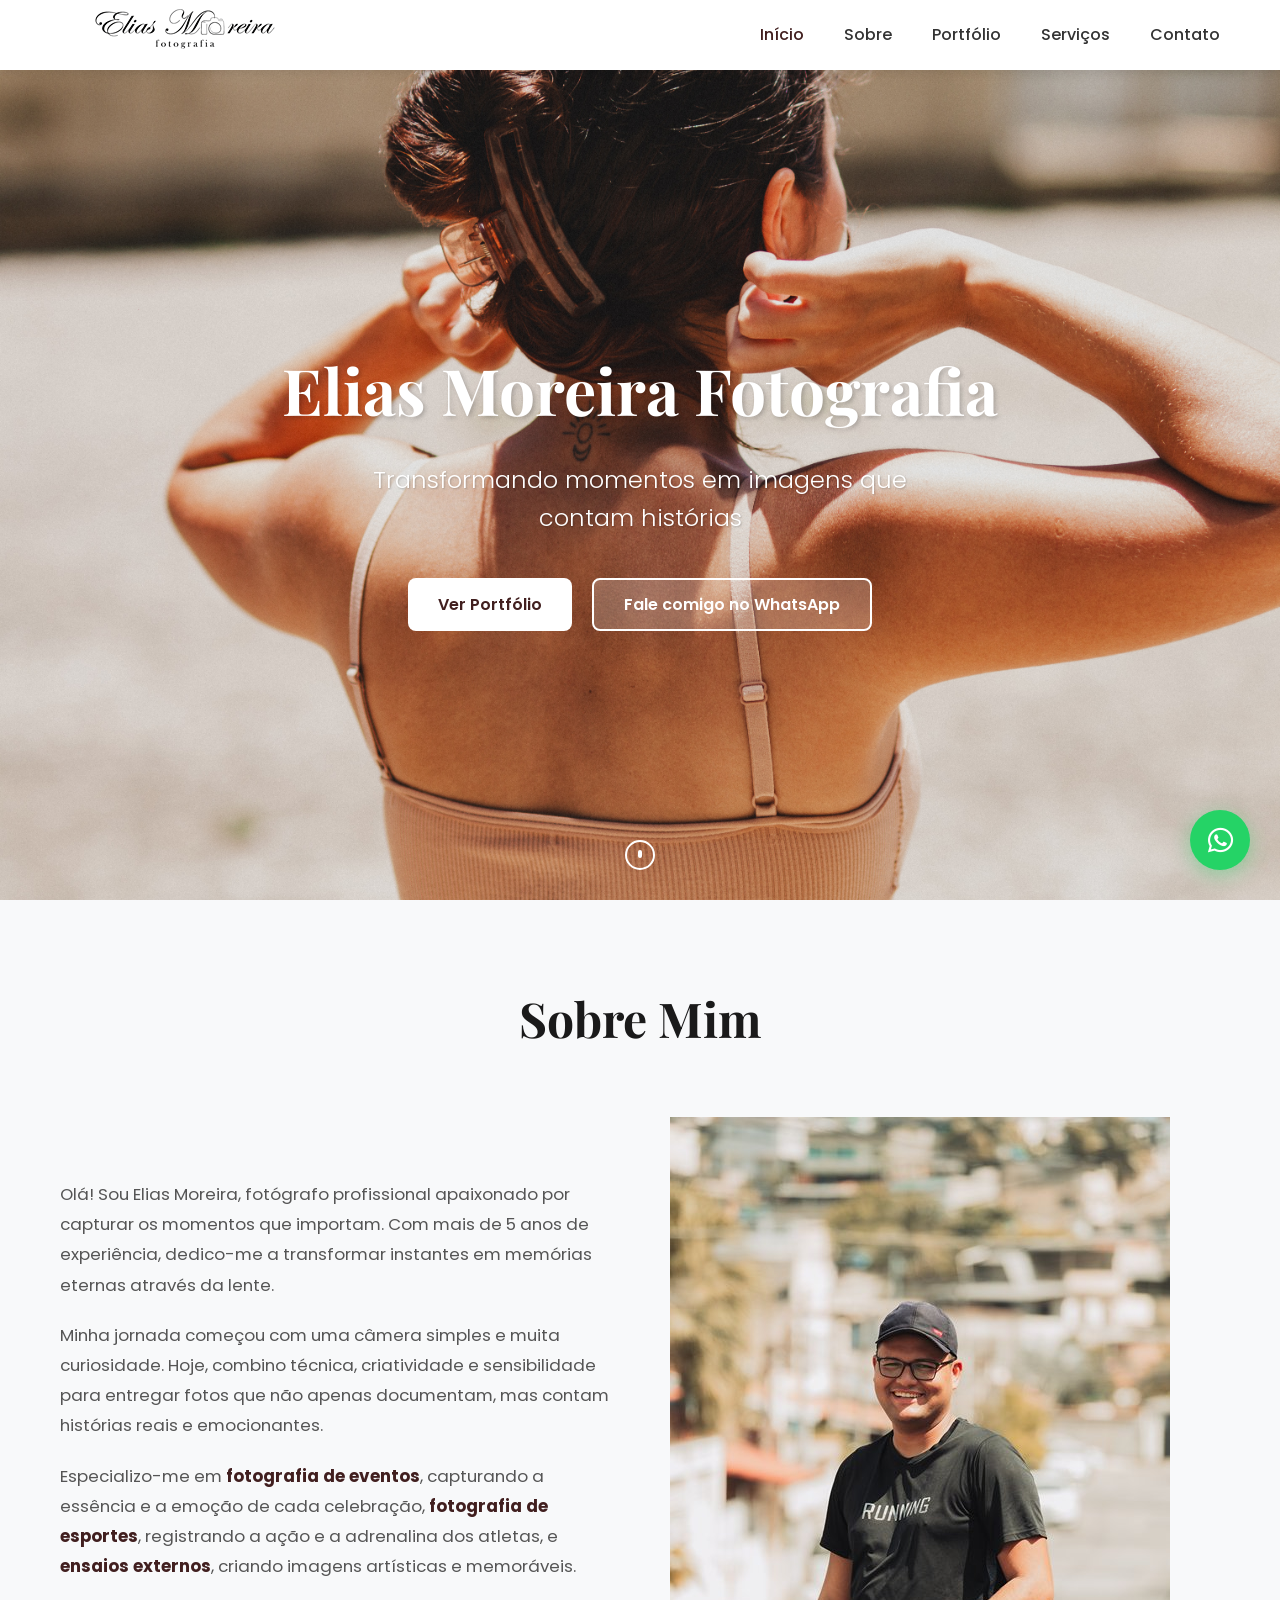
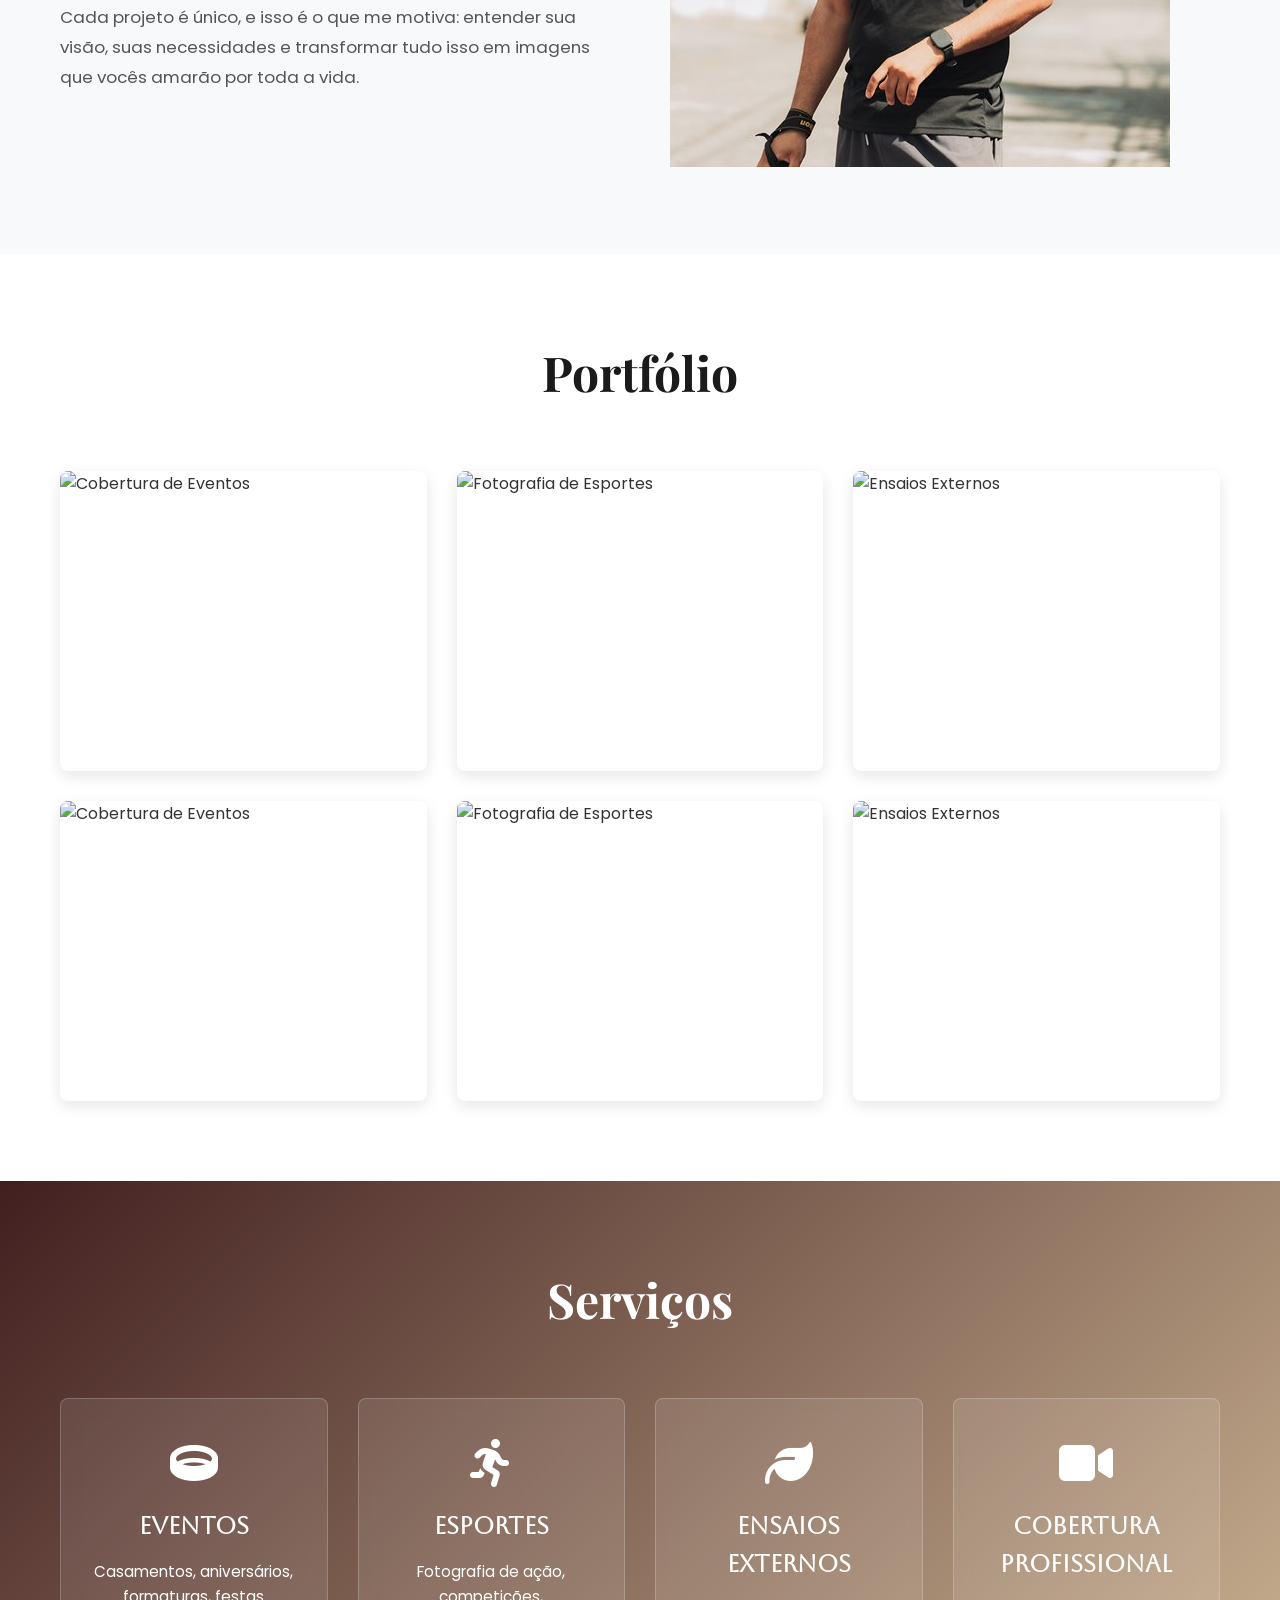
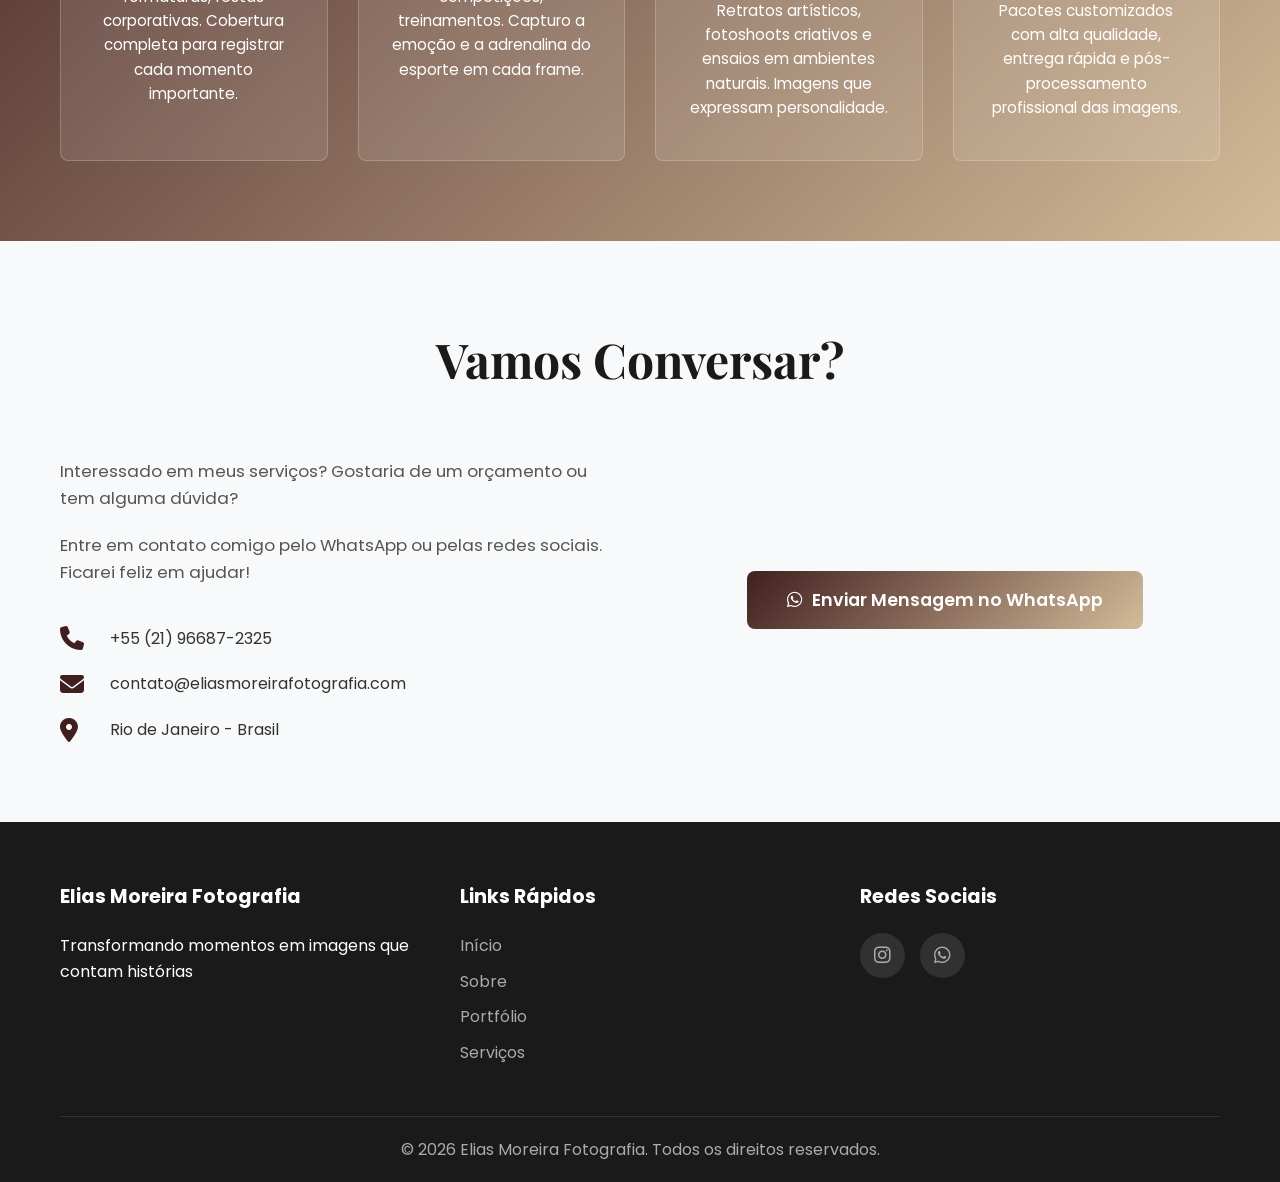
==== index.html @ ffedd374 "Add files via upload" ====
<!DOCTYPE html> 
<html lang="pt-BR"> 
    <head> 
        <meta charset="UTF-8"> 
        <meta name="viewport" content="width=device-width, initial-scale=1.0"> 
        <meta name="description" content="Elias Moreira Fotografia - Portfólio profissional de fotografia de eventos, esportes e ensaios"> 
        <meta name="keywords" content="fotógrafo, fotografia, eventos, esportes, ensaios, cobertura profissional"> 
        <title>Elias Moreira Fotografia - Transformando Momentos em Histórias</title>         
        <link href="https://fonts.googleapis.com/css2?family=Poppins:wght@300;400;500;600;700&family=Playfair+Display:wght@600;700&display=swap" rel="stylesheet"> 
        <link rel="stylesheet" href="https://cdnjs.cloudflare.com/ajax/libs/font-awesome/6.4.0/css/all.min.css"> 
        <link rel="stylesheet" href="style.css"> 
        <link rel="stylesheet" href="https://fonts.googleapis.com/css?family=ADLaM+Display&display=swap">
        <link rel="stylesheet" href="https://fonts.googleapis.com/css?family=Aboreto&display=swap">
        <link rel="stylesheet" href="https://fonts.googleapis.com/css?family=Aclonica&display=swap">
    </head>     
    <body> 
        <!-- Navigation -->         
        <nav class="navbar"> 
            <div class="nav-container"> 
                <div class="logo"> 
                    <picture>
                        <img src="Imagens/logo.w250-h250-c2.png" style="background-position: center center; background-size: cover; background-repeat: no-repeat; background-attachment: fixed;">
                    </picture>                                          
                </div>                 
                <ul class="nav-menu"> 
                    <li>
                        <a href="#inicio" class="nav-link">Início</a>
                    </li>                     
                    <li>
                        <a href="#sobre" class="nav-link">Sobre</a>
                    </li>                     
                    <li>
                        <a href="#portfolio" class="nav-link">Portfólio</a>
                    </li>                     
                    <li>
                        <a href="#servicos" class="nav-link">Serviços</a>
                    </li>                     
                    <li>
                        <a href="#contato" class="nav-link">Contato</a>
                    </li>                     
                </ul>                 
                <div class="hamburger"> 
                    <span></span> 
                    <span></span> 
                    <span></span> 
                </div>                 
            </div>             
        </nav>         
        <!-- Hero Section -->         
        <section id="inicio" class="hero"> 
            <div class="hero-background" style="background: linear-gradient(135deg, #667eea 0%, #764ba2 100%);"></div>             
            <div class="hero-content"> 
                <h1 class="hero-title fade-in">Elias Moreira Fotografia</h1> 
                <p class="hero-subtitle fade-in">Transformando momentos em imagens que contam histórias</p> 
                <div class="hero-buttons"> 
                    <a href="#portfolio" class="btn btn-primary">Ver Portfólio</a> 
                    <a href="https://wa.me/5585999999999?text=Olá%20Elias!%20Gostaria%20de%20orçamento%20para%20meu%20evento" class="btn btn-secondary" target="_blank">Fale comigo no WhatsApp</a> 
                </div>                 
            </div>             
            <div class="scroll-indicator"> 
                <span></span> 
            </div>             
        </section>         
        <!-- Sobre Mim -->         
        <section id="sobre" class="about"> 
            <div class="container"> 
                <h2 class="section-title">Sobre Mim</h2> 
                <div class="about-content"> 
                    <div class="about-text"> 
                        <p>Olá! Sou Elias Moreira, fotógrafo profissional apaixonado por capturar os momentos que importam. Com mais de 5 anos de experiência, dedico-me a transformar instantes em memórias eternas através da lente.</p> 
                        <p>Minha jornada começou com uma câmera simples e muita curiosidade. Hoje, combino técnica, criatividade e sensibilidade para entregar fotos que não apenas documentam, mas contam histórias reais e emocionantes.</p> 
                        <p>Especializo-me em <strong>fotografia de eventos</strong>, capturando a essência e a emoção de cada celebração, <strong>fotografia de esportes</strong>, registrando a ação e a adrenalina dos atletas, e <strong>ensaios externos</strong>, criando imagens artísticas e memoráveis.</p> 
                        <p>Cada projeto é único, e isso é o que me motiva: entender sua visão, suas necessidades e transformar tudo isso em imagens que vocês amarão por toda a vida.</p> 
                    </div>                     
                    <div class="about-image"> 
                        <img src="Imagens/EU.w500-h650-c1.jpg" class="" style="background-repeat: no-repeat; border-top-width: 0px;">
                    </div>                     
                </div>                 
            </div>             
        </section>         
        <!-- Portfólio -->         
        <section id="portfolio" class="portfolio"> 
            <div class="container"> 
                <h2 class="section-title">Portfólio</h2> 
                <div class="portfolio-grid"> 
                    <div class="portfolio-item" data-category="eventos"> 
                        <img src="https://via.placeholder.com/400x300?text=Eventos+1" alt="Cobertura de Eventos"> 
                        <div class="portfolio-overlay"> 
                            <h3>Eventos</h3> 
                            <p>Casamentos, aniversários, formaturas</p> 
                        </div>                         
                    </div>                     
                    <div class="portfolio-item" data-category="esportes"> 
                        <img src="https://via.placeholder.com/400x300?text=Esportes+1" alt="Fotografia de Esportes"> 
                        <div class="portfolio-overlay"> 
                            <h3>Esportes</h3> 
                            <p>Ação, adrenalina e movimento</p> 
                        </div>                         
                    </div>                     
                    <div class="portfolio-item" data-category="ensaios"> 
                        <img src="https://via.placeholder.com/400x300?text=Ensaios+1" alt="Ensaios Externos"> 
                        <div class="portfolio-overlay"> 
                            <h3>Ensaios</h3> 
                            <p>Retratos artísticos e criativos</p> 
                        </div>                         
                    </div>                     
                    <div class="portfolio-item" data-category="eventos"> 
                        <img src="https://via.placeholder.com/400x300?text=Eventos+2" alt="Cobertura de Eventos"> 
                        <div class="portfolio-overlay"> 
                            <h3>Eventos</h3> 
                            <p>Momentos únicos capturados</p> 
                        </div>                         
                    </div>                     
                    <div class="portfolio-item" data-category="esportes"> 
                        <img src="https://via.placeholder.com/400x300?text=Esportes+2" alt="Fotografia de Esportes"> 
                        <div class="portfolio-overlay"> 
                            <h3>Esportes</h3> 
                            <p>Competições e treinamentos</p> 
                        </div>                         
                    </div>                     
                    <div class="portfolio-item" data-category="ensaios"> 
                        <img src="https://via.placeholder.com/400x300?text=Ensaios+2" alt="Ensaios Externos"> 
                        <div class="portfolio-overlay"> 
                            <h3>Ensaios</h3> 
                            <p>Beleza em cada frame</p> 
                        </div>                         
                    </div>                     
                </div>                 
            </div>             
        </section>         
        <!-- Serviços -->         
        <section id="servicos" class="services"> 
            <div class="container"> 
                <h2 class="section-title">Serviços</h2> 
                <div class="services-grid"> 
                    <div class="service-card"> 
                        <div class="service-icon"> 
                            <i class="fas fa-ring"></i> 
                        </div>                         
                        <h3 style="font-family: 'Aboreto', cursive;">Eventos</h3> 
                        <p>Casamentos, aniversários, formaturas, festas corporativas. Cobertura completa para registrar cada momento importante.</p> 
                    </div>                     
                    <div class="service-card"> 
                        <div class="service-icon"> 
                            <i class="fas fa-running"></i> 
                        </div>                         
                        <h3 style="font-family: 'Aboreto', cursive;">Esportes</h3> 
                        <p>Fotografia de ação, competições, treinamentos. Capturo a emoção e a adrenalina do esporte em cada frame.</p> 
                    </div>                     
                    <div class="service-card"> 
                        <div class="service-icon"> 
                            <i class="fas fa-leaf"></i> 
                        </div>                         
                        <h3 style="font-family: 'Aboreto', cursive;">Ensaios Externos</h3> 
                        <p>Retratos artísticos, fotoshoots criativos e ensaios em ambientes naturais. Imagens que expressam personalidade.</p> 
                    </div>                     
                    <div class="service-card"> 
                        <div class="service-icon"> 
                            <i class="fas fa-video"></i> 
                        </div>                         
                        <h3 style="font-family: 'Aboreto', cursive;">Cobertura Profissional</h3> 
                        <p>Pacotes customizados com alta qualidade, entrega rápida e pós-processamento profissional das imagens.</p> 
                    </div>                     
                </div>                 
            </div>             
        </section>         
        <!-- Contato -->         
        <section id="contato" class="contact"> 
            <div class="container"> 
                <h2 class="section-title">Vamos Conversar?</h2> 
                <div class="contact-content"> 
                    <div class="contact-text"> 
                        <p>Interessado em meus serviços? Gostaria de um orçamento ou tem alguma dúvida?</p> 
                        <p>Entre em contato comigo pelo WhatsApp ou pelas redes sociais. Ficarei feliz em ajudar!</p> 
                        <div class="contact-info"> 
                            <div class="info-item"> 
                                <i class="fas fa-phone"></i> 
                                <span>+55 (21) 96687-2325</span> 
                            </div>                             
                            <div class="info-item"> 
                                <i class="fas fa-envelope"></i> 
                                <span>contato@eliasmoreirafotografia.com</span> 
                            </div>                             
                            <div class="info-item"> 
                                <i class="fas fa-map-marker-alt"></i> 
                                <span>Rio de Janeiro - Brasil</span> 
                            </div>                             
                        </div>                         
                    </div>                     
                    <div class="contact-cta"> 
                        <a href="https://wa.me/5521966872325?text=Olá%20Elias!%20Gostaria%20de%20saber%20mais%20sobre%20seus%20serviços" class="btn btn-large" target="_blank"> <i class="fab fa-whatsapp"></i> Enviar Mensagem no WhatsApp </a> 
                    </div>                     
                </div>                 
            </div>             
        </section>         
        <!-- Footer -->         
        <footer class="footer"> 
            <div class="container"> 
                <div class="footer-content"> 
                    <div class="footer-section"> 
                        <h4>Elias Moreira Fotografia</h4> 
                        <p>Transformando momentos em imagens que contam histórias</p> 
                    </div>                     
                    <div class="footer-section"> 
                        <h4>Links Rápidos</h4> 
                        <ul> 
                            <li>
                                <a href="#inicio">Início</a>
                            </li>                             
                            <li>
                                <a href="#sobre">Sobre</a>
                            </li>                             
                            <li>
                                <a href="#portfolio">Portfólio</a>
                            </li>                             
                            <li>
                                <a href="#servicos">Serviços</a>
                            </li>                             
                        </ul>                         
                    </div>                     
                    <div class="footer-section"> 
                        <h4>Redes Sociais</h4> 
                        <div class="social-links"> 
                            <a href="https://www.instagram.com/eliasmoreirafotografo/" target="_blank" rel="noopener noreferrer" class="social-link"> <i class="fab fa-instagram"></i> </a>                              
                            <a href="https://wa.me/5521966872325" target="_blank" rel="noopener noreferrer" class="social-link"> <i class="fab fa-whatsapp"></i> </a> 
                        </div>                         
                    </div>                     
                </div>                 
                <div class="footer-bottom"> 
                    <p>&copy; 2026 Elias Moreira Fotografia. Todos os direitos reservados.</p> 
                </div>                 
            </div>             
        </footer>         
        <!-- Botão Flutuante WhatsApp -->         
        <a href="https://wa.me/5521966872325?text=Olá%20Elias!" class="whatsapp-float" target="_blank" rel="noopener noreferrer" title="Fale comigo no WhatsApp"> <i class="fab fa-whatsapp"></i> </a> 
        <script src="script.js"></script>         
    </body>     
</html>
---- style.css ----
/* ===== RESET & BASE STYLES ===== */
* {
    margin: 0;
    padding: 0;
    box-sizing: border-box;
}

:root {
    --primary-color: #411f1f;
    --secondary-color: #d3bb99;
    --dark-color: #1a1a1a;
    --light-color: #f8f9fa;
    --text-color: #333;
    --border-radius: 8px;
    --transition: all 0.3s ease;
}

html {
    scroll-behavior: smooth;
}

body {
    font-family: 'Poppins', sans-serif;
    color: var(--text-color);
    line-height: 1.6;
    overflow-x: hidden;
}

.container {
    max-width: 1200px;
    margin: 0 auto;
    padding: 0 20px;
}

/* ===== NAVIGATION ===== */
.navbar {
    position: fixed;
    top: 0;
    width: 100%;
    background: rgba(255, 255, 255, 0.95);
    backdrop-filter: blur(10px);
    box-shadow: 0 2px 10px rgba(0, 0, 0, 0.1);
    z-index: 1000;
    transition: var(--transition);
}

.nav-container {
    max-width: 1200px;
    margin: 0 auto;
    padding: 0 20px;
    display: flex;
    justify-content: space-between;
    align-items: center;
    height: 70px;
}

.logo {
    font-size: 1.5rem;
    font-weight: 600;
    color: var(--primary-color);
    display: flex;
    align-items: center;
    gap: 10px;
    text-decoration: none;
}

.nav-menu {
    display: flex;
    list-style: none;
    gap: 40px;
}

.nav-link {
    text-decoration: none;
    color: var(--text-color);
    font-weight: 500;
    transition: var(--transition);
    position: relative;
}

.nav-link:hover {
    color: var(--primary-color);
}

.nav-link::after {
    content: '';
    position: absolute;
    bottom: -5px;
    left: 0;
    width: 0;
    height: 2px;
    background: var(--primary-color);
    transition: var(--transition);
}

.nav-link:hover::after {
    width: 100%;
}

.hamburger {
    display: none;
    flex-direction: column;
    cursor: pointer;
}

.hamburger span {
    width: 25px;
    height: 3px;
    background: var(--text-color);
    margin: 5px 0;
    transition: var(--transition);
    border-radius: 2px;
}

/* ===== HERO SECTION ===== */
.hero {
    margin-top: 70px;
    min-height: calc(100vh - 70px);
    display: flex;
    align-items: center;
    justify-content: center;
    position: relative;
    overflow: hidden;
    text-align: center;
    color: #ffffff;
    font-family: 'Poppins', sans-serif;
    background: linear-gradient(90deg, #00416A, #E4E5E6);
    background-image: url('Imagens/BG.jpg');
    background-size: cover;
    background-position: center center;
    background-repeat: no-repeat;
}

.hero-background {
    position: absolute;
    top: 0;
    left: 0;
    width: 100%;
    height: 100%;
    z-index: -1;
    background-size: cover;
    background-position: center;
}

.hero-background::before {
    content: '';
    position: absolute;
    top: 0;
    left: 0;
    width: 100%;
    height: 100%;
    background: rgba(3, 12, 56, 0.85);
}

.hero-content {
    z-index: 1;
    animation: slideUp 1s ease;
}

.hero-title {
    font-family: 'Playfair Display', serif;
    font-size: 4rem;
    font-weight: 700;
    margin-bottom: 20px;
    text-shadow: 2px 2px 4px rgba(0, 0, 0, 0.2);
}

.hero-subtitle {
    font-size: 1.5rem;
    margin-bottom: 40px;
    font-weight: 300;
    max-width: 600px;
    margin-left: auto;
    margin-right: auto;
    text-shadow: 1px 1px 2px rgba(0, 0, 0, 0.2);
}

.hero-buttons {
    display: flex;
    gap: 20px;
    justify-content: center;
    flex-wrap: wrap;
}

.btn {
    padding: 12px 30px;
    border: none;
    border-radius: var(--border-radius);
    font-size: 1rem;
    font-weight: 600;
    cursor: pointer;
    text-decoration: none;
    transition: var(--transition);
    display: inline-flex;
    align-items: center;
    gap: 10px;
}

.btn-primary {
    background: white;
    color: var(--primary-color);
}

.btn-primary:hover {
    transform: translateY(-2px);
    box-shadow: 0 10px 20px rgba(0, 0, 0, 0.2);
}

.btn-secondary {
    background: rgba(255, 255, 255, 0.2);
    color: white;
    border: 2px solid white;
}

.btn-secondary:hover {
    background: white;
    color: var(--primary-color);
    transform: translateY(-2px);
}

.btn-large {
    padding: 15px 40px;
    font-size: 1.1rem;
}

.scroll-indicator {
    position: absolute;
    bottom: 30px;
    left: 50%;
    transform: translateX(-50%);
    animation: bounce 2s infinite;
}

.scroll-indicator span {
    display: block;
    width: 30px;
    height: 30px;
    border: 2px solid white;
    border-radius: 50%;
    position: relative;
}

.scroll-indicator span::after {
    content: '';
    position: absolute;
    top: 8px;
    left: 50%;
    transform: translateX(-50%);
    width: 4px;
    height: 8px;
    background: white;
    border-radius: 2px;
    animation: scroll 2s infinite;
}

/* ===== ABOUT SECTION ===== */
.about {
    padding: 80px 0;
    background: var(--light-color);
}

.section-title {
    font-family: 'Playfair Display', serif;
    font-size: 3rem;
    text-align: center;
    margin-bottom: 60px;
    color: var(--dark-color);
}

.about-content {
    display: grid;
    grid-template-columns: 1fr 1fr;
    gap: 60px;
    align-items: center;
}

.about-text p {
    margin-bottom: 20px;
    font-size: 1.05rem;
    color: #555;
    line-height: 1.8;
}

.about-text strong {
    color: var(--primary-color);
}

.image-placeholder {
    width: 100%;
    height: 400px;
    background: linear-gradient(135deg, var(--primary-color), var(--secondary-color));
    border-radius: var(--border-radius);
    display: flex;
    align-items: center;
    justify-content: center;
    font-size: 5rem;
    color: white;
    box-shadow: 0 10px 30px rgba(0, 0, 0, 0.1);
}

/* ===== PORTFOLIO SECTION ===== */
.portfolio {
    padding: 80px 0;
    background: white;
}

.portfolio-grid {
    display: grid;
    grid-template-columns: repeat(auto-fit, minmax(300px, 1fr));
    gap: 30px;
}

.portfolio-item {
    position: relative;
    overflow: hidden;
    border-radius: var(--border-radius);
    height: 300px;
    cursor: pointer;
    box-shadow: 0 5px 15px rgba(0, 0, 0, 0.1);
    transition: var(--transition);
}

.portfolio-item:hover {
    transform: translateY(-5px);
    box-shadow: 0 15px 30px rgba(0, 0, 0, 0.2);
}

.portfolio-item img {
    width: 100%;
    height: 100%;
    object-fit: cover;
    transition: var(--transition);
}

.portfolio-item:hover img {
    transform: scale(1.1);
    filter: brightness(0.7);
}

.portfolio-overlay {
    position: absolute;
    top: 0;
    left: 0;
    width: 100%;
    height: 100%;
    background: rgba(102, 126, 234, 0.9);
    display: flex;
    flex-direction: column;
    justify-content: center;
    align-items: center;
    color: white;
    text-align: center;
    opacity: 0;
    transition: var(--transition);
}

.portfolio-item:hover .portfolio-overlay {
    opacity: 1;
}

.portfolio-overlay h3 {
    font-family: 'Playfair Display', serif;
    font-size: 1.8rem;
    margin-bottom: 10px;
}

.portfolio-overlay p {
    font-size: 0.95rem;
}

/* ===== SERVICES SECTION ===== */
.services {
    padding: 80px 0;
    background: linear-gradient(135deg, var(--primary-color), var(--secondary-color));
    color: white;
}

.services .section-title {
    color: white;
}

.services-grid {
    display: grid;
    grid-template-columns: repeat(auto-fit, minmax(250px, 1fr));
    gap: 30px;
}

.service-card {
    background: rgba(255, 255, 255, 0.1);
    padding: 40px 30px;
    border-radius: var(--border-radius);
    text-align: center;
    backdrop-filter: blur(10px);
    border: 1px solid rgba(255, 255, 255, 0.2);
    transition: var(--transition);
}

.service-card:hover {
    transform: translateY(-10px);
    background: rgba(255, 255, 255, 0.15);
}

.service-icon {
    font-size: 3rem;
    margin-bottom: 20px;
    display: flex;
    justify-content: center;
}

.service-card h3 {
    font-family: 'Playfair Display', serif;
    font-size: 1.5rem;
    margin-bottom: 15px;
}

.service-card p {
    font-size: 0.95rem;
    line-height: 1.6;
}

/* ===== CONTACT SECTION ===== */
.contact {
    padding: 80px 0;
    background: var(--light-color);
}

.contact-content {
    display: grid;
    grid-template-columns: 1fr 1fr;
    gap: 60px;
    align-items: center;
}

.contact-text p {
    font-size: 1.05rem;
    margin-bottom: 20px;
    color: #555;
}

.contact-info {
    margin-top: 40px;
    display: flex;
    flex-direction: column;
    gap: 20px;
}

.info-item {
    display: flex;
    align-items: center;
    gap: 20px;
    font-size: 1rem;
}

.info-item i {
    font-size: 1.5rem;
    color: var(--primary-color);
    width: 30px;
}

.contact-cta {
    display: flex;
    align-items: center;
    justify-content: center;
}

.contact-cta .btn-large {
    background: linear-gradient(135deg, var(--primary-color), var(--secondary-color));
    color: white;
    border: none;
}

.contact-cta .btn-large:hover {
    transform: translateY(-3px);
    box-shadow: 0 10px 30px rgba(102, 126, 234, 0.3);
}

/* ===== FOOTER ===== */
.footer {
    background: var(--dark-color);
    color: white;
    padding: 60px 0 20px;
}

.footer-content {
    display: grid;
    grid-template-columns: repeat(auto-fit, minmax(250px, 1fr));
    gap: 40px;
    margin-bottom: 40px;
}

.footer-section h4 {
    margin-bottom: 20px;
    font-size: 1.2rem;
}

.footer-section ul {
    list-style: none;
}

.footer-section ul li {
    margin-bottom: 10px;
}

.footer-section a {
    color: #aaa;
    text-decoration: none;
    transition: var(--transition);
}

.footer-section a:hover {
    color: var(--primary-color);
}

.social-links {
    display: flex;
    gap: 15px;
    margin-top: 20px;
}

.social-link {
    display: inline-flex;
    align-items: center;
    justify-content: center;
    width: 45px;
    height: 45px;
    background: rgba(255, 255, 255, 0.1);
    border-radius: 50%;
    color: white;
    text-decoration: none;
    transition: var(--transition);
    font-size: 1.2rem;
}

.social-link:hover {
    background: var(--primary-color);
    transform: translateY(-3px);
}

.footer-bottom {
    border-top: 1px solid rgba(255, 255, 255, 0.1);
    padding-top: 20px;
    text-align: center;
    color: #aaa;
}

/* ===== WHATSAPP FLOAT BUTTON ===== */
.whatsapp-float {
    position: fixed;
    bottom: 30px;
    right: 30px;
    width: 60px;
    height: 60px;
    background: #25d366;
    border-radius: 50%;
    display: flex;
    align-items: center;
    justify-content: center;
    color: white;
    font-size: 1.8rem;
    text-decoration: none;
    box-shadow: 0 5px 20px rgba(37, 211, 102, 0.4);
    transition: var(--transition);
    z-index: 999;
}

.whatsapp-float:hover {
    transform: scale(1.1) translateY(-5px);
    box-shadow: 0 8px 30px rgba(37, 211, 102, 0.6);
}

/* ===== ANIMATIONS ===== */
@keyframes slideUp {
    from {
        opacity: 0;
        transform: translateY(30px);
    }

    to {
        opacity: 1;
        transform: translateY(0);
    }
}

@keyframes bounce {
    0%,
    100% {
        transform: translateX(-50%) translateY(0);
    }

    50% {
        transform: translateX(-50%) translateY(10px);
    }
}

@keyframes scroll {
    0%,
    20% {
        opacity: 1;
        transform: translateX(-50%) translateY(0);
    }

    100% {
        opacity: 0;
        transform: translateX(-50%) translateY(10px);
    }
}

@keyframes fadeInUp {
    from {
        opacity: 0;
        transform: translateY(20px);
    }

    to {
        opacity: 1;
        transform: translateY(0);
    }
}

.fade-in {
    animation: fadeInUp 1s ease forwards;
}

.fade-in:nth-child(2) {
    animation-delay: 0.2s;
}

.fade-in:nth-child(3) {
    animation-delay: 0.4s;
}

/* ===== RESPONSIVE DESIGN ===== */
@media (max-width: 768px) {
    .hamburger {
        display: flex;
    }

    .nav-menu {
        display: none;
    }

    .nav-menu.active {
        display: flex;
        position: absolute;
        top: 70px;
        left: 0;
        width: 100%;
        flex-direction: column;
        background: white;
        padding: 20px 0;
        gap: 0;
        box-shadow: 0 5px 10px rgba(0, 0, 0, 0.1);
    }

    .nav-menu.active li {
        padding: 15px 20px;
        border-bottom: 1px solid var(--light-color);
    }

    .hero-title {
        font-size: 2.5rem;
    }

    .hero-subtitle {
        font-size: 1.2rem;
    }

    .hero-buttons {
        flex-direction: column;
        gap: 15px;
    }

    .btn {
        width: 100%;
    }

    .section-title {
        font-size: 2rem;
    }

    .about-content {
        grid-template-columns: 1fr;
        gap: 40px;
    }

    .image-placeholder {
        height: 300px;
    }

    .portfolio-grid {
        grid-template-columns: repeat(auto-fit, minmax(200px, 1fr));
        gap: 20px;
    }

    .portfolio-item {
        height: 250px;
    }

    .contact-content {
        grid-template-columns: 1fr;
        gap: 40px;
    }

    .footer-content {
        gap: 30px;
    }

    .whatsapp-float {
        width: 50px;
        height: 50px;
        bottom: 20px;
        right: 20px;
        font-size: 1.5rem;
    }

    .hero {
        margin-top: 70px;
        min-height: calc(100vh - 70px);
    }
}

@media (max-width: 480px) {
    .hero-title {
        font-size: 1.8rem;
    }

    .hero-subtitle {
        font-size: 1rem;
    }

    .section-title {
        font-size: 1.5rem;
    }

    .about-text p {
        font-size: 1rem;
    }

    .contact-cta .btn-large {
        width: 100%;
        flex-wrap: wrap;
        font-size: 1rem;
        padding: 12px 20px;
    }

    .footer-content {
        grid-template-columns: 1fr;
    }

    .services-grid {
        grid-template-columns: 1fr;
    }
}
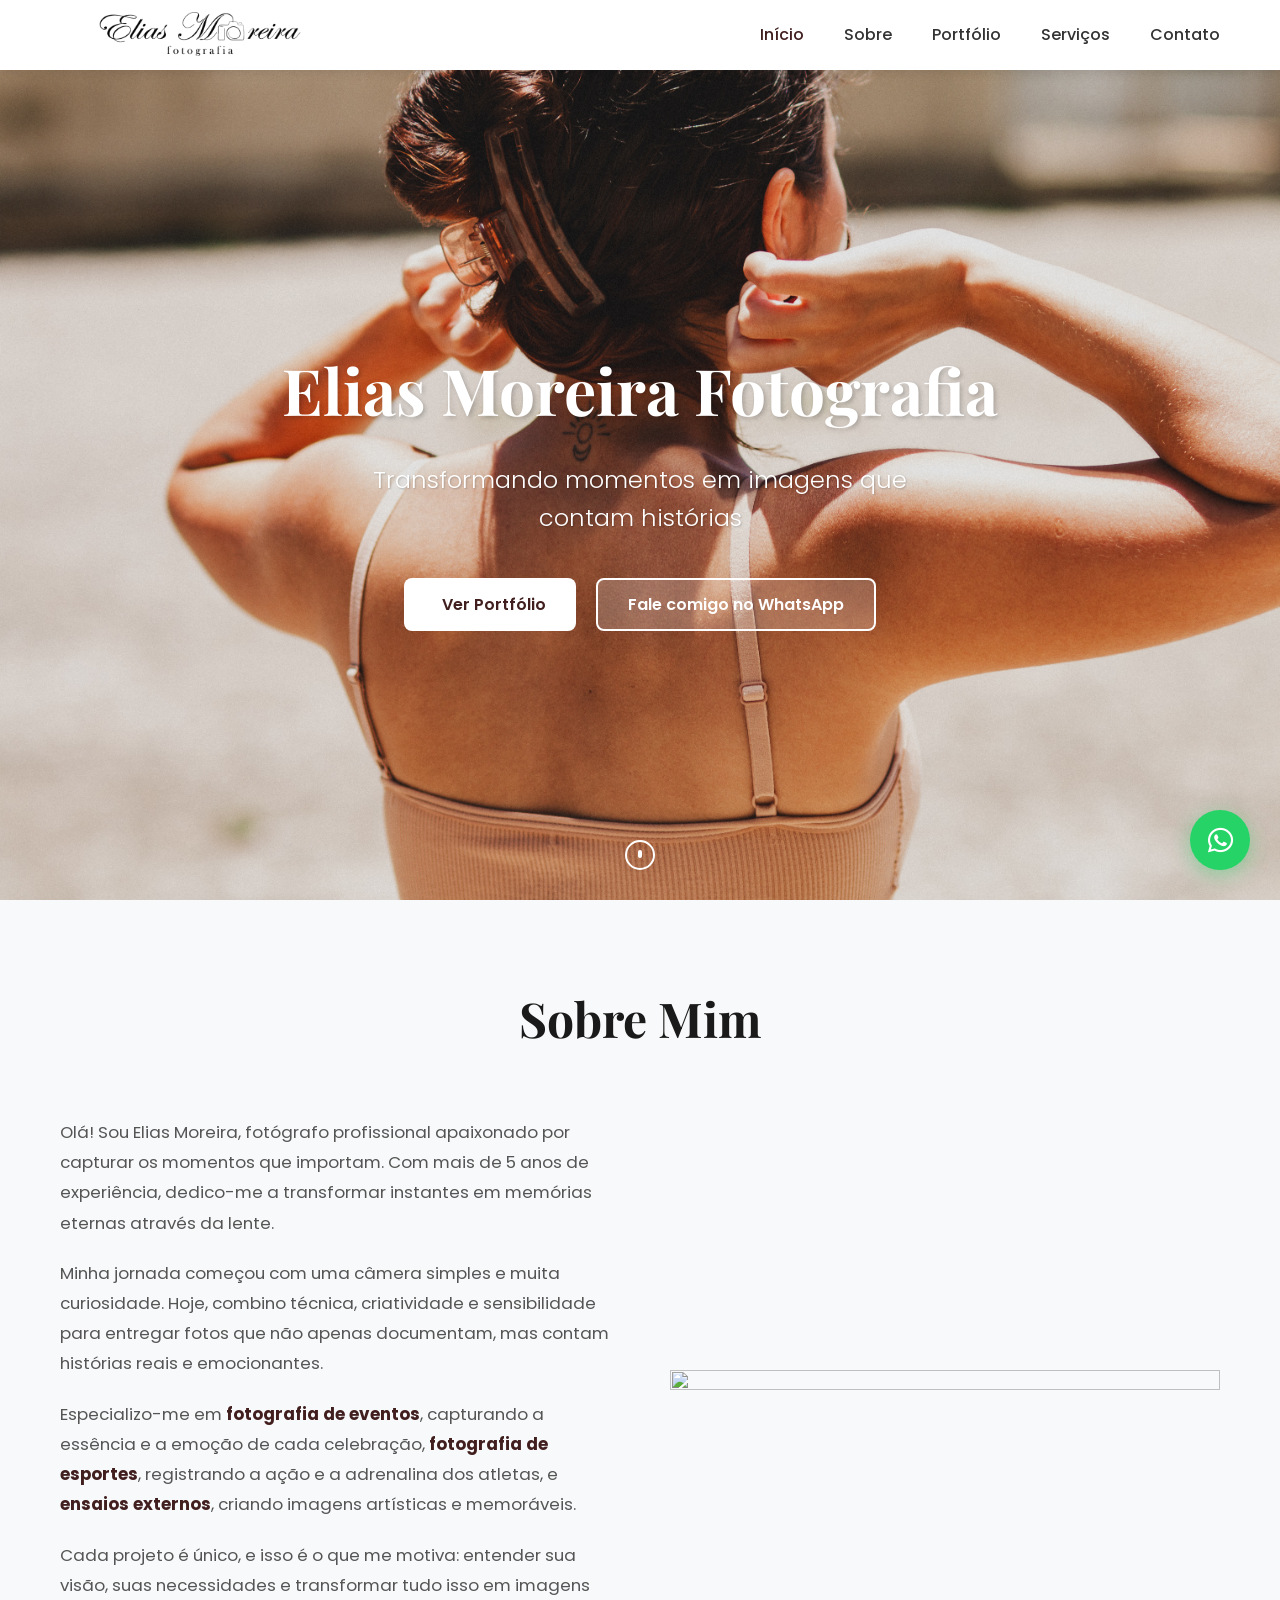
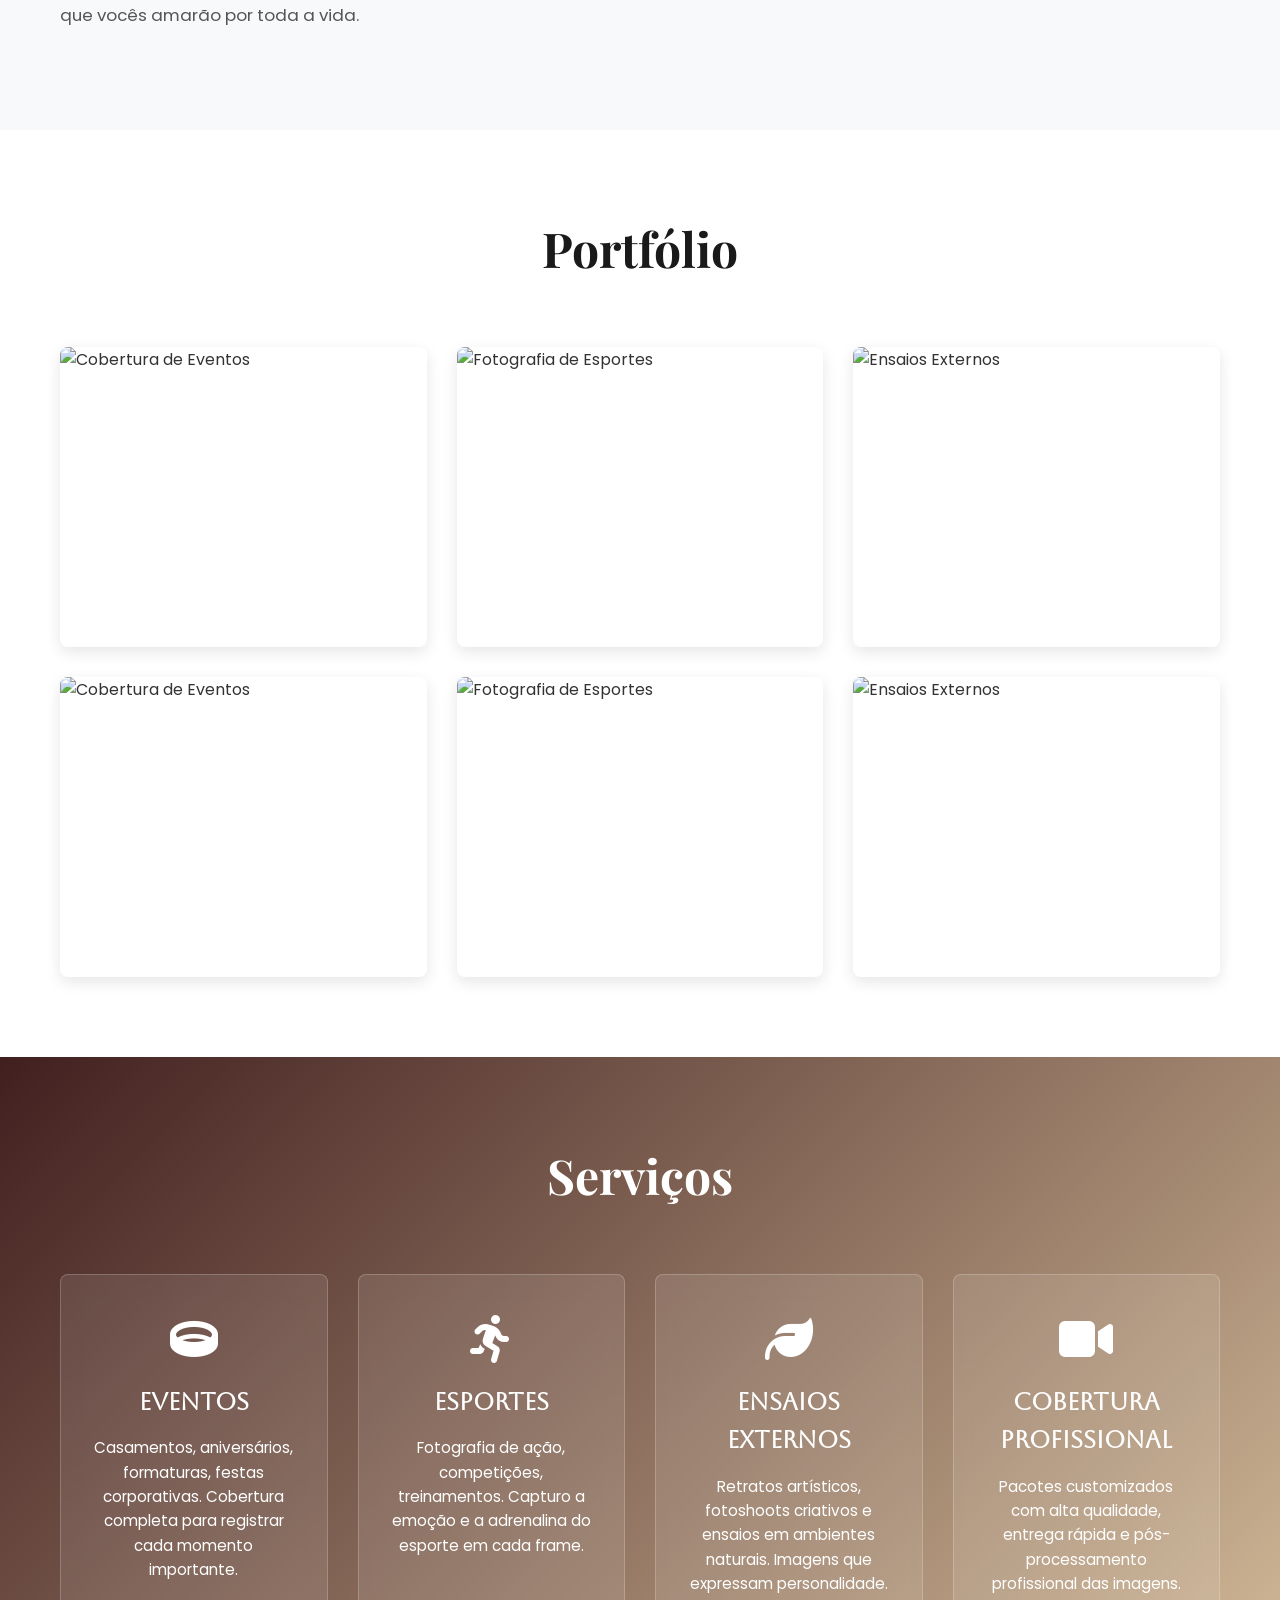
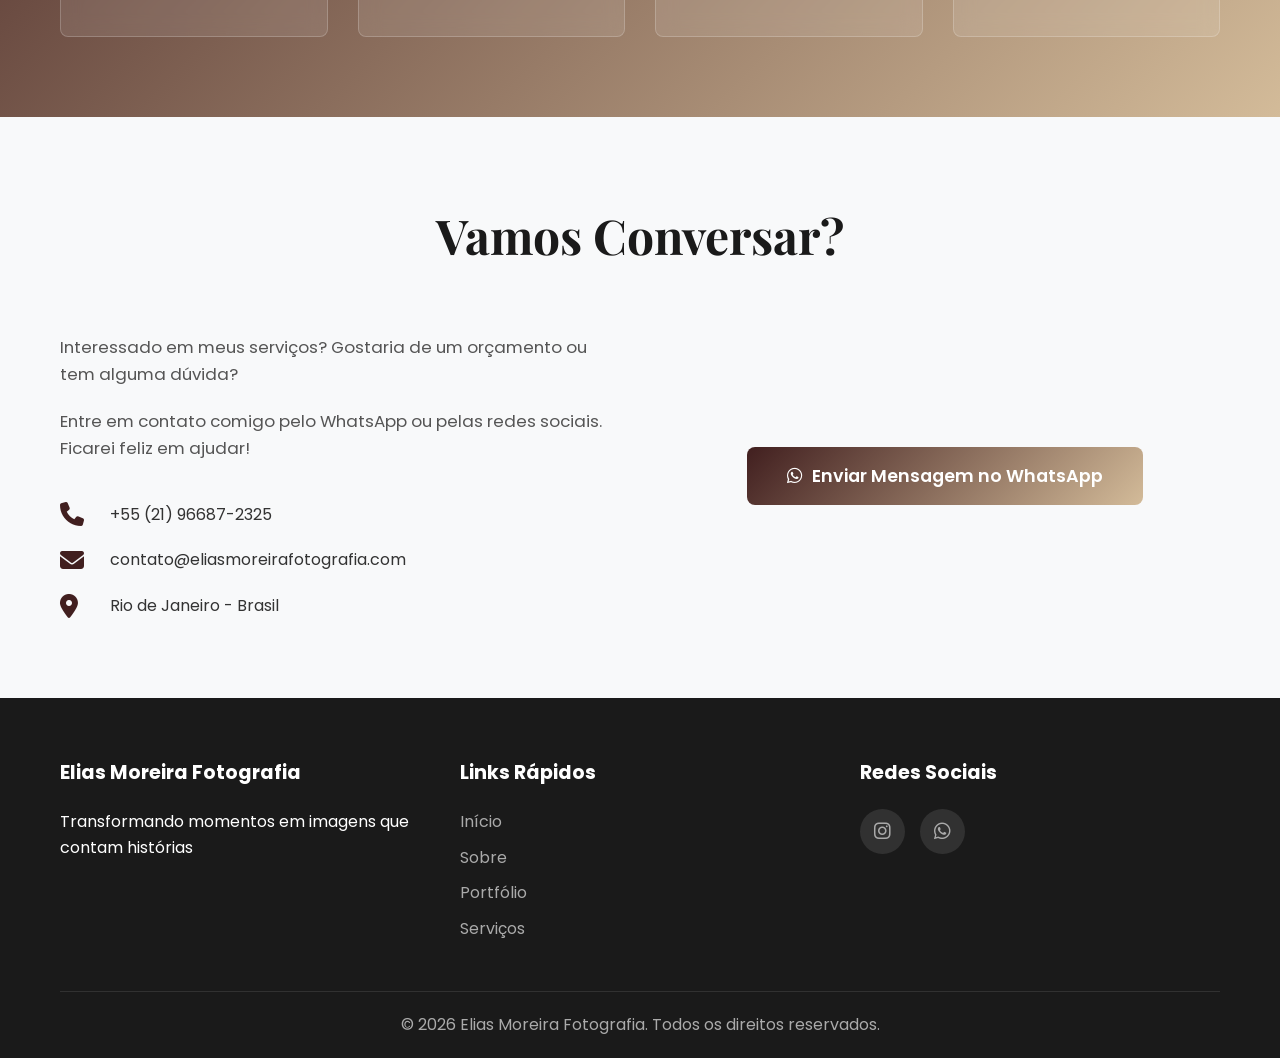
==== commit 97854717: "Add files via upload" ====
--- a/index.html
+++ b/index.html
@@ -1,7 +1,7 @@
 <!DOCTYPE html> 
 <html lang="pt-BR"> 
     <head> 
-        <meta charset="UTF-8"> 
+        <meta charset="UTF-8">
         <meta name="viewport" content="width=device-width, initial-scale=1.0"> 
         <meta name="description" content="Elias Moreira Fotografia - Portfólio profissional de fotografia de eventos, esportes e ensaios"> 
         <meta name="keywords" content="fotógrafo, fotografia, eventos, esportes, ensaios, cobertura profissional"> 
@@ -15,12 +15,12 @@
     </head>     
     <body> 
         <!-- Navigation -->         
-        <nav class="navbar"> 
+        <nav class="navbar" style="box-shadow: rgba(0, 0, 0, 0.1) 0px 2px 10px;"> 
             <div class="nav-container"> 
                 <div class="logo"> 
                     <picture>
-                        <img src="Imagens/logo.w250-h250-c2.png" style="background-position: center center; background-size: cover; background-repeat: no-repeat; background-attachment: fixed;">
-                    </picture>                                          
+                        <img src="Imagens/logo.png" style="background-position: center center; background-size: cover; background-repeat: no-repeat; background-attachment: fixed; font-size: 100px; width: 40%; height: 100%; margin-top: 10px;">
+                    </picture>                     
                 </div>                 
                 <ul class="nav-menu"> 
                     <li>
@@ -53,7 +53,7 @@
                 <h1 class="hero-title fade-in">Elias Moreira Fotografia</h1> 
                 <p class="hero-subtitle fade-in">Transformando momentos em imagens que contam histórias</p> 
                 <div class="hero-buttons"> 
-                    <a href="#portfolio" class="btn btn-primary">Ver Portfólio</a> 
+                    <a href="#portfolio" class="btn btn-primary" style="">&nbsp; Ver Portfólio</a> 
                     <a href="https://wa.me/5585999999999?text=Olá%20Elias!%20Gostaria%20de%20orçamento%20para%20meu%20evento" class="btn btn-secondary" target="_blank">Fale comigo no WhatsApp</a> 
                 </div>                 
             </div>             
@@ -62,18 +62,18 @@
             </div>             
         </section>         
         <!-- Sobre Mim -->         
-        <section id="sobre" class="about"> 
-            <div class="container"> 
+        <section id="sobre" class="about" style="background-position: center center; background-repeat: no-repeat; background-size: cover; background-attachment: fixed;"> 
+            <div class="container" style="background-position: center center; background-size: cover; background-attachment: fixed;"> 
                 <h2 class="section-title">Sobre Mim</h2> 
-                <div class="about-content"> 
-                    <div class="about-text"> 
+                <div class="about-content" style="background-position: center center; background-size: cover;"> 
+                    <div class="about-text" style="background-position: center center; background-size: cover;grid-area:1 / 1 / 2 / 2;"> 
                         <p>Olá! Sou Elias Moreira, fotógrafo profissional apaixonado por capturar os momentos que importam. Com mais de 5 anos de experiência, dedico-me a transformar instantes em memórias eternas através da lente.</p> 
                         <p>Minha jornada começou com uma câmera simples e muita curiosidade. Hoje, combino técnica, criatividade e sensibilidade para entregar fotos que não apenas documentam, mas contam histórias reais e emocionantes.</p> 
                         <p>Especializo-me em <strong>fotografia de eventos</strong>, capturando a essência e a emoção de cada celebração, <strong>fotografia de esportes</strong>, registrando a ação e a adrenalina dos atletas, e <strong>ensaios externos</strong>, criando imagens artísticas e memoráveis.</p> 
                         <p>Cada projeto é único, e isso é o que me motiva: entender sua visão, suas necessidades e transformar tudo isso em imagens que vocês amarão por toda a vida.</p> 
                     </div>                     
                     <div class="about-image"> 
-                        <img src="Imagens/EU.w500-h650-c1.jpg" class="" style="background-repeat: no-repeat; border-top-width: 0px;">
+                        <img src="Imagens/EU.jpeg" class="" style="background-repeat: no-repeat; border-top-width: 0px; width: 100%; height: 100%;">
                     </div>                     
                 </div>                 
             </div>             
--- a/style.css
+++ b/style.css
@@ -42,6 +42,7 @@
     box-shadow: 0 2px 10px rgba(0, 0, 0, 0.1);
     z-index: 1000;
     transition: var(--transition);
+    height: 70px;
 }
 
 .nav-container {
@@ -180,6 +181,8 @@
     gap: 20px;
     justify-content: center;
     flex-wrap: wrap;
+    width: 100%;
+    height: 100%;
 }
 
 .btn {
@@ -194,6 +197,8 @@
     display: inline-flex;
     align-items: center;
     gap: 10px;
+    width: px;
+    height: px;
 }
 
 .btn-primary {
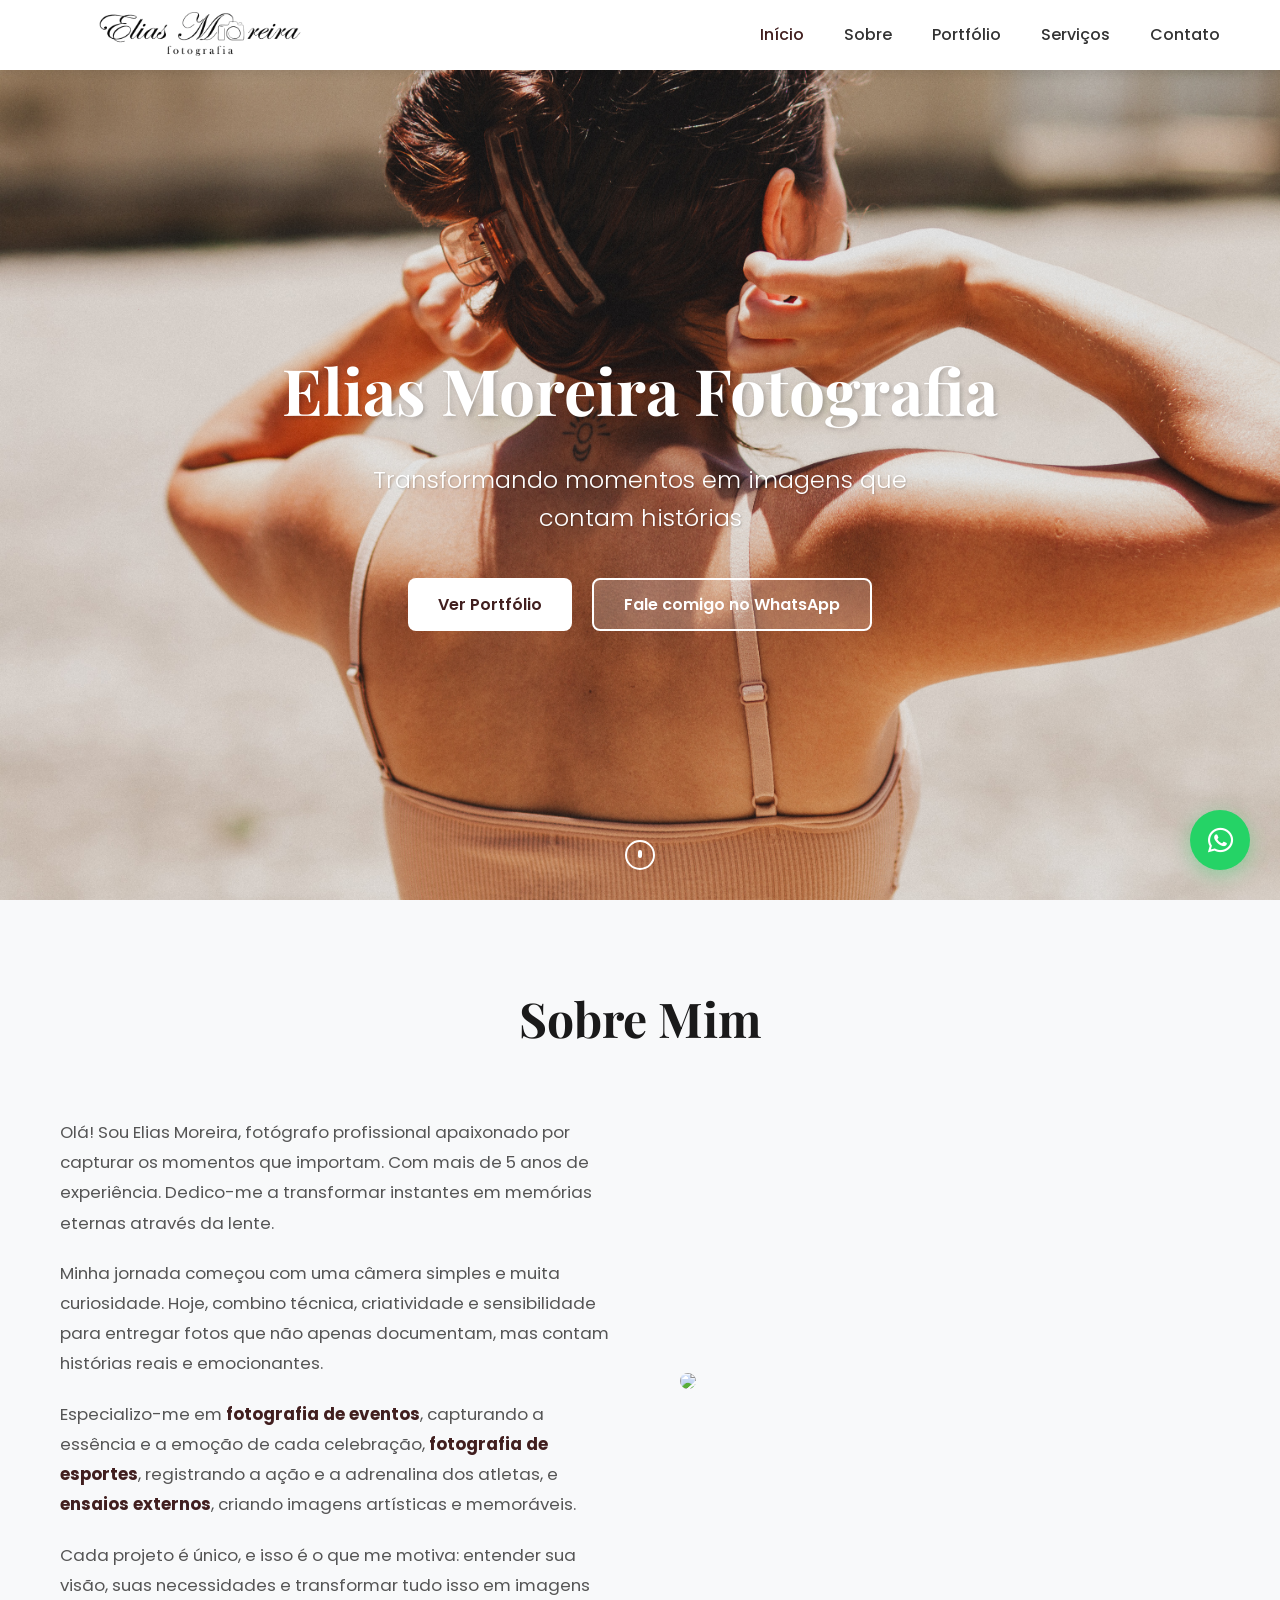
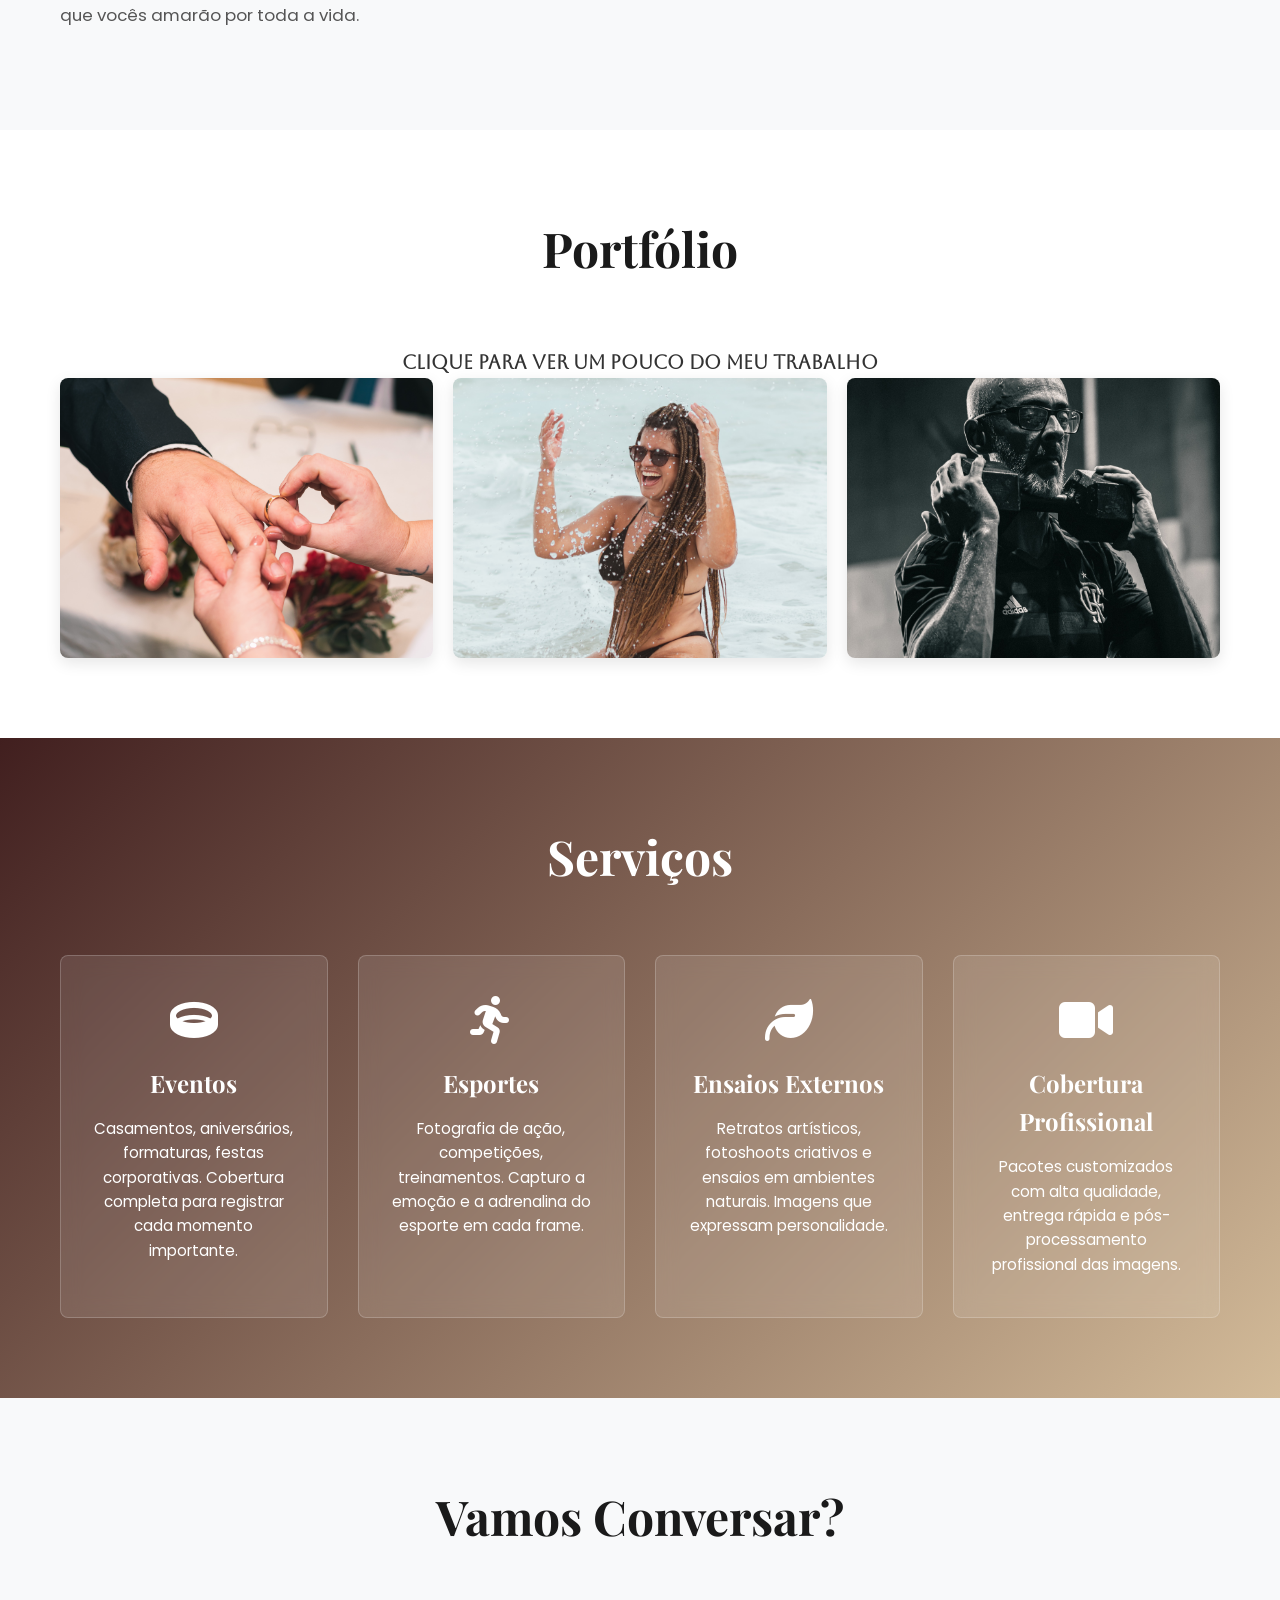
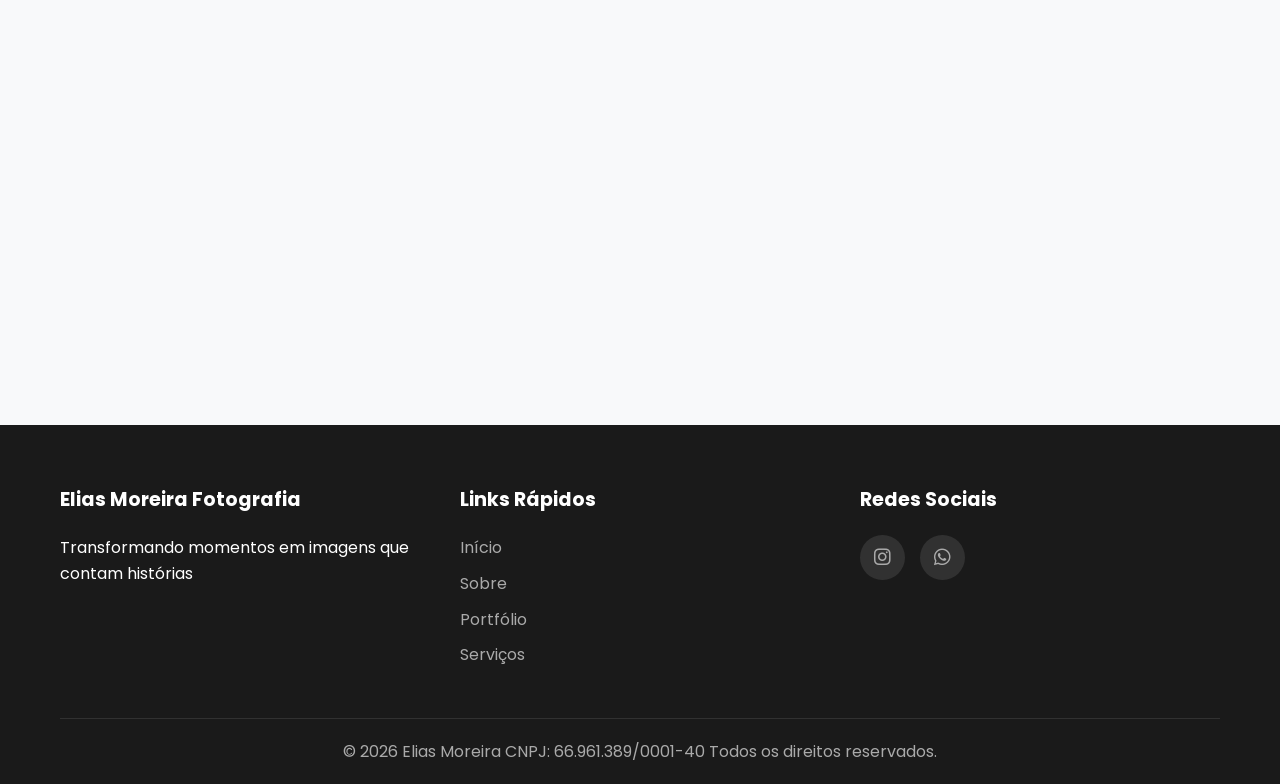
==== commit 6ce841d5: "Add files via upload" ====
--- a/index.html
+++ b/index.html
@@ -1,7 +1,7 @@
 <!DOCTYPE html> 
 <html lang="pt-BR"> 
     <head> 
-        <meta charset="UTF-8">
+        <meta charset="UTF-8"> 
         <meta name="viewport" content="width=device-width, initial-scale=1.0"> 
         <meta name="description" content="Elias Moreira Fotografia - Portfólio profissional de fotografia de eventos, esportes e ensaios"> 
         <meta name="keywords" content="fotógrafo, fotografia, eventos, esportes, ensaios, cobertura profissional"> 
@@ -15,11 +15,11 @@
     </head>     
     <body> 
         <!-- Navigation -->         
-        <nav class="navbar" style="box-shadow: rgba(0, 0, 0, 0.1) 0px 2px 10px;"> 
+        <nav class="navbar"> 
             <div class="nav-container"> 
                 <div class="logo"> 
                     <picture>
-                        <img src="Imagens/logo.png" style="background-position: center center; background-size: cover; background-repeat: no-repeat; background-attachment: fixed; font-size: 100px; width: 40%; height: 100%; margin-top: 10px;">
+                        <img src="Imagens/logo.png" style="width: 40%; margin-top: 10px;">
                     </picture>                     
                 </div>                 
                 <ul class="nav-menu"> 
@@ -53,8 +53,8 @@
                 <h1 class="hero-title fade-in">Elias Moreira Fotografia</h1> 
                 <p class="hero-subtitle fade-in">Transformando momentos em imagens que contam histórias</p> 
                 <div class="hero-buttons"> 
-                    <a href="#portfolio" class="btn btn-primary" style="">&nbsp; Ver Portfólio</a> 
-                    <a href="https://wa.me/5585999999999?text=Olá%20Elias!%20Gostaria%20de%20orçamento%20para%20meu%20evento" class="btn btn-secondary" target="_blank">Fale comigo no WhatsApp</a> 
+                    <a href="#portfolio" class="btn btn-primary">Ver Portfólio</a> 
+                    <a href="https://wa.me/5521966872325?text=Olá%20Elias!%20Gostaria%20de%20orçamento%20para%20meu%20evento" class="btn btn-secondary" target="_blank">Fale comigo no WhatsApp</a> 
                 </div>                 
             </div>             
             <div class="scroll-indicator"> 
@@ -62,18 +62,18 @@
             </div>             
         </section>         
         <!-- Sobre Mim -->         
-        <section id="sobre" class="about" style="background-position: center center; background-repeat: no-repeat; background-size: cover; background-attachment: fixed;"> 
-            <div class="container" style="background-position: center center; background-size: cover; background-attachment: fixed;"> 
+        <section id="sobre" class="about"> 
+            <div class="container"> 
                 <h2 class="section-title">Sobre Mim</h2> 
-                <div class="about-content" style="background-position: center center; background-size: cover;"> 
-                    <div class="about-text" style="background-position: center center; background-size: cover;grid-area:1 / 1 / 2 / 2;"> 
-                        <p>Olá! Sou Elias Moreira, fotógrafo profissional apaixonado por capturar os momentos que importam. Com mais de 5 anos de experiência, dedico-me a transformar instantes em memórias eternas através da lente.</p> 
+                <div class="about-content"> 
+                    <div class="about-text"> 
+                        <p>Olá! Sou Elias Moreira, fotógrafo profissional apaixonado por capturar os momentos que importam. Com mais de 5 anos de experiência. Dedico-me a transformar instantes em memórias eternas através da lente.</p> 
                         <p>Minha jornada começou com uma câmera simples e muita curiosidade. Hoje, combino técnica, criatividade e sensibilidade para entregar fotos que não apenas documentam, mas contam histórias reais e emocionantes.</p> 
                         <p>Especializo-me em <strong>fotografia de eventos</strong>, capturando a essência e a emoção de cada celebração, <strong>fotografia de esportes</strong>, registrando a ação e a adrenalina dos atletas, e <strong>ensaios externos</strong>, criando imagens artísticas e memoráveis.</p> 
                         <p>Cada projeto é único, e isso é o que me motiva: entender sua visão, suas necessidades e transformar tudo isso em imagens que vocês amarão por toda a vida.</p> 
                     </div>                     
                     <div class="about-image"> 
-                        <img src="Imagens/EU.jpeg" class="" style="background-repeat: no-repeat; border-top-width: 0px; width: 100%; height: 100%;">
+                        <img src="Imagens/EU.jpeg" class="" style="border-radius: 20px; width: 95%; margin-left: 10px;">
                     </div>                     
                 </div>                 
             </div>             
@@ -81,51 +81,31 @@
         <!-- Portfólio -->         
         <section id="portfolio" class="portfolio"> 
             <div class="container"> 
-                <h2 class="section-title">Portfólio</h2> 
+                <h2 class="section-title">Portfólio</h2>
+                <h1 style="font-family: 'Aboreto', cursive; font-size: 120%; text-align: center;">Clique para ver um pouco do meu trabalho</h1> 
                 <div class="portfolio-grid"> 
                     <div class="portfolio-item" data-category="eventos"> 
-                        <img src="https://via.placeholder.com/400x300?text=Eventos+1" alt="Cobertura de Eventos"> 
+                        <img src="Imagens/Capa%20Evento%20Casamento.jpg" alt="Cobertura de Eventos"> 
                         <div class="portfolio-overlay"> 
                             <h3>Eventos</h3> 
                             <p>Casamentos, aniversários, formaturas</p> 
                         </div>                         
-                    </div>                     
-                    <div class="portfolio-item" data-category="esportes"> 
-                        <img src="https://via.placeholder.com/400x300?text=Esportes+1" alt="Fotografia de Esportes"> 
+                    </div>
+                    <div class="portfolio-item" data-category="ensaios"> 
+                        <img src="Imagens/CapaEnsaios.jpg" alt="Ensaios"> 
+                        <div class="portfolio-overlay"> 
+                            <h3>Ensaios</h3> 
+                            <p>Retratos artísticos e criativos</p> 
+                        </div>                         
+                    </div>
+                    <div class="portfolio-item" data-category="eventos"> 
+                        <img src="Imagens/CapaEsportes.jpg" alt="Fotografia Esportiva"> 
                         <div class="portfolio-overlay"> 
                             <h3>Esportes</h3> 
                             <p>Ação, adrenalina e movimento</p> 
                         </div>                         
                     </div>                     
-                    <div class="portfolio-item" data-category="ensaios"> 
-                        <img src="https://via.placeholder.com/400x300?text=Ensaios+1" alt="Ensaios Externos"> 
-                        <div class="portfolio-overlay"> 
-                            <h3>Ensaios</h3> 
-                            <p>Retratos artísticos e criativos</p> 
-                        </div>                         
-                    </div>                     
-                    <div class="portfolio-item" data-category="eventos"> 
-                        <img src="https://via.placeholder.com/400x300?text=Eventos+2" alt="Cobertura de Eventos"> 
-                        <div class="portfolio-overlay"> 
-                            <h3>Eventos</h3> 
-                            <p>Momentos únicos capturados</p> 
-                        </div>                         
-                    </div>                     
-                    <div class="portfolio-item" data-category="esportes"> 
-                        <img src="https://via.placeholder.com/400x300?text=Esportes+2" alt="Fotografia de Esportes"> 
-                        <div class="portfolio-overlay"> 
-                            <h3>Esportes</h3> 
-                            <p>Competições e treinamentos</p> 
-                        </div>                         
-                    </div>                     
-                    <div class="portfolio-item" data-category="ensaios"> 
-                        <img src="https://via.placeholder.com/400x300?text=Ensaios+2" alt="Ensaios Externos"> 
-                        <div class="portfolio-overlay"> 
-                            <h3>Ensaios</h3> 
-                            <p>Beleza em cada frame</p> 
-                        </div>                         
-                    </div>                     
-                </div>                 
+                </div>
             </div>             
         </section>         
         <!-- Serviços -->         
@@ -137,28 +117,28 @@
                         <div class="service-icon"> 
                             <i class="fas fa-ring"></i> 
                         </div>                         
-                        <h3 style="font-family: 'Aboreto', cursive;">Eventos</h3> 
+                        <h3>Eventos</h3> 
                         <p>Casamentos, aniversários, formaturas, festas corporativas. Cobertura completa para registrar cada momento importante.</p> 
                     </div>                     
                     <div class="service-card"> 
                         <div class="service-icon"> 
                             <i class="fas fa-running"></i> 
                         </div>                         
-                        <h3 style="font-family: 'Aboreto', cursive;">Esportes</h3> 
+                        <h3>Esportes</h3> 
                         <p>Fotografia de ação, competições, treinamentos. Capturo a emoção e a adrenalina do esporte em cada frame.</p> 
                     </div>                     
                     <div class="service-card"> 
                         <div class="service-icon"> 
                             <i class="fas fa-leaf"></i> 
                         </div>                         
-                        <h3 style="font-family: 'Aboreto', cursive;">Ensaios Externos</h3> 
+                        <h3>Ensaios Externos</h3> 
                         <p>Retratos artísticos, fotoshoots criativos e ensaios em ambientes naturais. Imagens que expressam personalidade.</p> 
                     </div>                     
                     <div class="service-card"> 
                         <div class="service-icon"> 
                             <i class="fas fa-video"></i> 
                         </div>                         
-                        <h3 style="font-family: 'Aboreto', cursive;">Cobertura Profissional</h3> 
+                        <h3>Cobertura Profissional</h3> 
                         <p>Pacotes customizados com alta qualidade, entrega rápida e pós-processamento profissional das imagens.</p> 
                     </div>                     
                 </div>                 
@@ -179,16 +159,21 @@
                             </div>                             
                             <div class="info-item"> 
                                 <i class="fas fa-envelope"></i> 
-                                <span>contato@eliasmoreirafotografia.com</span> 
+                                <span>contato@eliasmoreirafotografia.com.br</span> 
                             </div>                             
                             <div class="info-item"> 
                                 <i class="fas fa-map-marker-alt"></i> 
-                                <span>Rio de Janeiro - Brasil</span> 
+                                <span>Fortaleza, Ceará - Brasil</span> 
+                            </div>
+                            <div class="info-item"> 
+                                <i class="fas fa-map-marker-alt"></i> 
+                                <span>Rio de Janeiro, RJ - Brasil</span> 
                             </div>                             
                         </div>                         
                     </div>                     
                     <div class="contact-cta"> 
-                        <a href="https://wa.me/5521966872325?text=Olá%20Elias!%20Gostaria%20de%20saber%20mais%20sobre%20seus%20serviços" class="btn btn-large" target="_blank"> <i class="fab fa-whatsapp"></i> Enviar Mensagem no WhatsApp </a> 
+                        <a href="https://wa.me/5521966872325?text=Olá%20Elias!%20Gostaria%20de%20saber%20mais%20sobre%20seus%20serviços" class="btn btn-large" target="_blank"> <i class="fab fa-whatsapp"></i> Enviar Mensagem no WhatsApp+ </a> 
                     </div>                     
                 </div>                 
             </div>             
@@ -221,18 +206,18 @@
                     <div class="footer-section"> 
                         <h4>Redes Sociais</h4> 
                         <div class="social-links"> 
-                            <a href="https://www.instagram.com/eliasmoreirafotografo/" target="_blank" rel="noopener noreferrer" class="social-link"> <i class="fab fa-instagram"></i> </a>                              
+                            <a href="https://instagram.com/eliasmoreirafotografo" target="_blank" rel="noopener noreferrer" class="social-link"> <i class="fab fa-instagram"></i> </a>                              
                             <a href="https://wa.me/5521966872325" target="_blank" rel="noopener noreferrer" class="social-link"> <i class="fab fa-whatsapp"></i> </a> 
                         </div>                         
                     </div>                     
                 </div>                 
                 <div class="footer-bottom"> 
-                    <p>&copy; 2026 Elias Moreira Fotografia. Todos os direitos reservados.</p> 
+                    <p>&copy; 2026 Elias Moreira CNPJ: 66.961.389/0001-40 Todos os direitos reservados.</p> 
                 </div>                 
             </div>             
         </footer>         
         <!-- Botão Flutuante WhatsApp -->         
-        <a href="https://wa.me/5521966872325?text=Olá%20Elias!" class="whatsapp-float" target="_blank" rel="noopener noreferrer" title="Fale comigo no WhatsApp"> <i class="fab fa-whatsapp"></i> </a> 
+        <a href="https://wa.me/5585999999999?text=Olá%20Elias!" class="whatsapp-float" target="_blank" rel="noopener noreferrer" title="Fale comigo no WhatsApp"> <i class="fab fa-whatsapp"></i> </a> 
         <script src="script.js"></script>         
     </body>     
 </html>
--- a/style.css
+++ b/style.css
@@ -312,17 +312,23 @@
 .portfolio-grid {
     display: grid;
     grid-template-columns: repeat(auto-fit, minmax(300px, 1fr));
-    gap: 30px;
+    gap: 20px;
 }
 
 .portfolio-item {
     position: relative;
-    overflow: hidden;
     border-radius: var(--border-radius);
-    height: 300px;
+    height: 280px;
     cursor: pointer;
     box-shadow: 0 5px 15px rgba(0, 0, 0, 0.1);
     transition: var(--transition);
+    display: grid;
+    visibility: visible;
+    opacity: 1;
+    overflow: hidden;
+    object-fit: fill;
+    aspect-ratio: 4/3;
+    top: 0px;
 }
 
 .portfolio-item:hover {
@@ -332,9 +338,12 @@
 
 .portfolio-item img {
     width: 100%;
-    height: 100%;
+    height: 116%;
     object-fit: cover;
     transition: var(--transition);
+    margin-top: -30px;
+    opacity: 100;
+    position: static;
 }
 
 .portfolio-item:hover img {
@@ -357,6 +366,8 @@
     text-align: center;
     opacity: 0;
     transition: var(--transition);
+    background-color: rgba(176, 150, 124, 0.55);
+    grid-area: 1 / 1 / 2 / 3;
 }
 
 .portfolio-item:hover .portfolio-overlay {
@@ -677,6 +688,8 @@
 
     .btn {
         width: 100%;
+        max-width: 300px;
+        margin-left: 90px;
     }
 
     .section-title {
@@ -693,8 +706,9 @@
     }
 
     .portfolio-grid {
-        grid-template-columns: repeat(auto-fit, minmax(200px, 1fr));
+        grid-template-columns: 1fr;
         gap: 20px;
+        margin-left: 45px;
     }
 
     .portfolio-item {
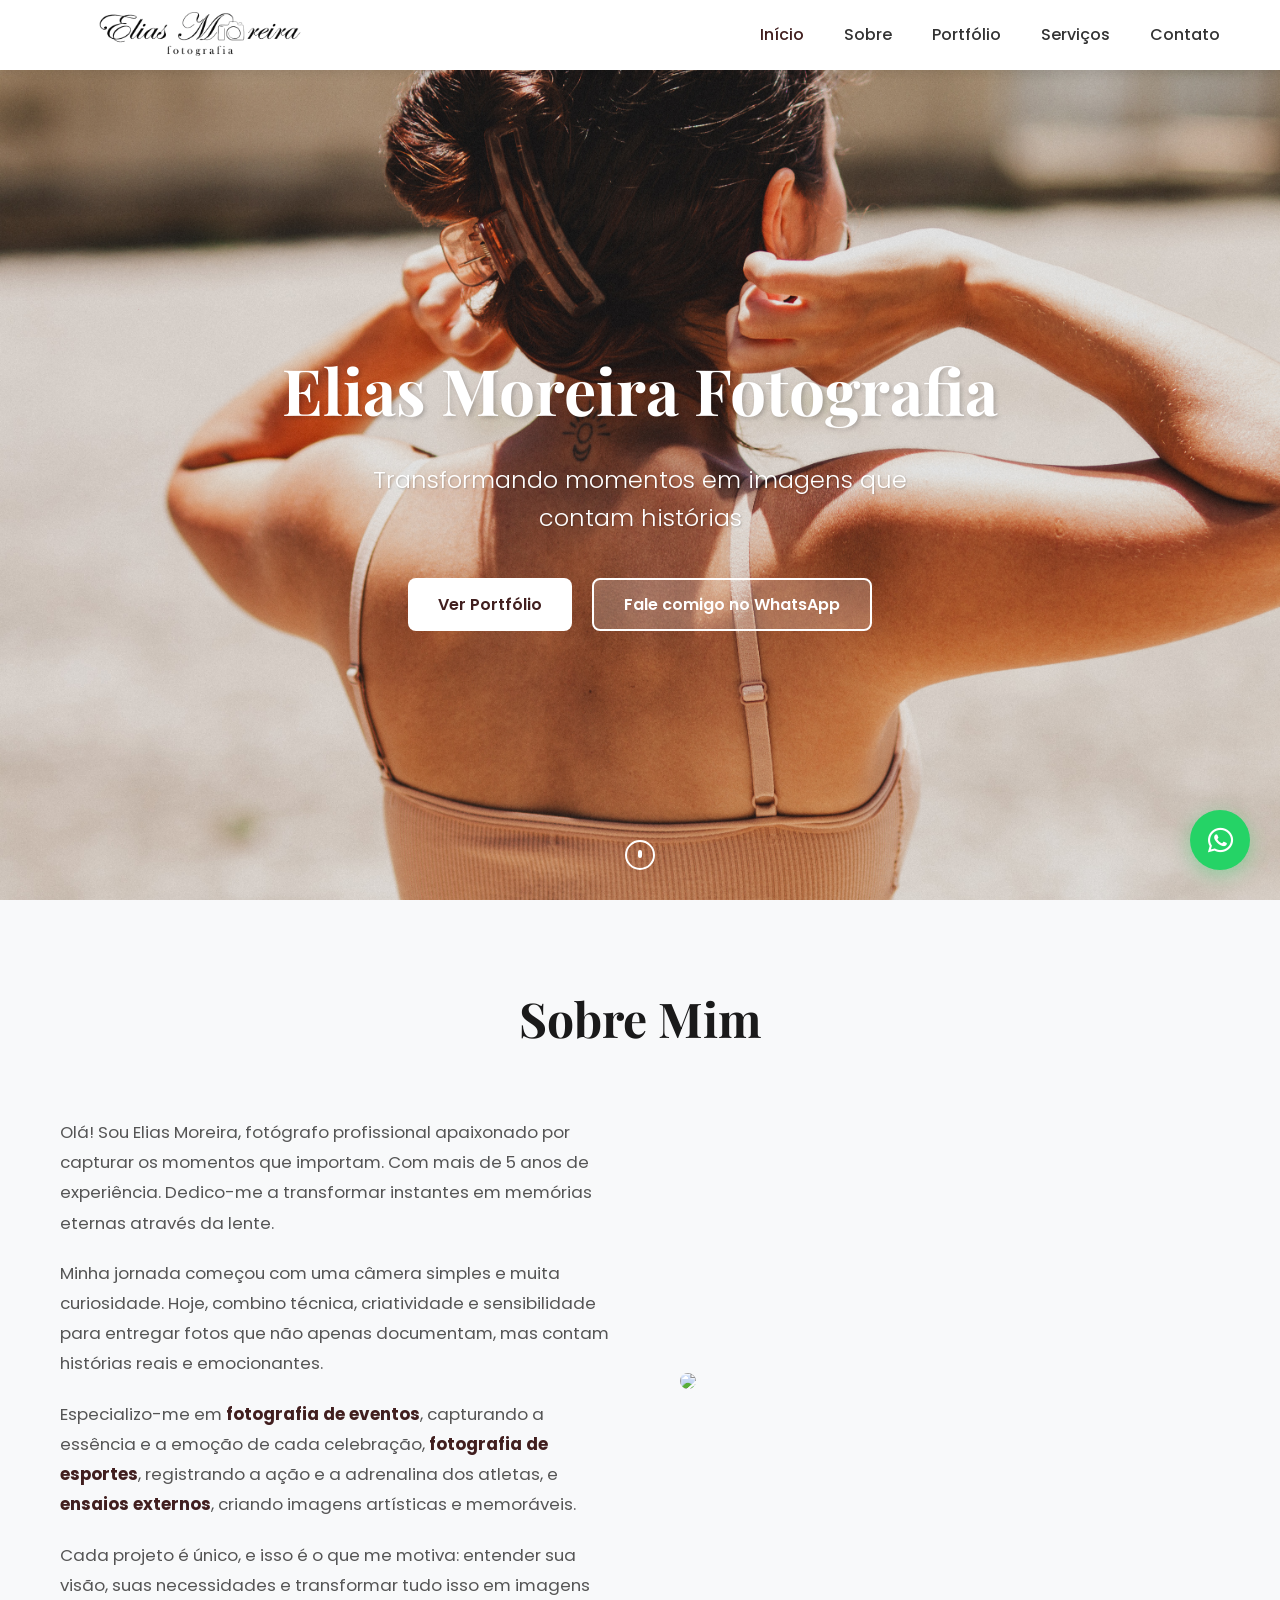
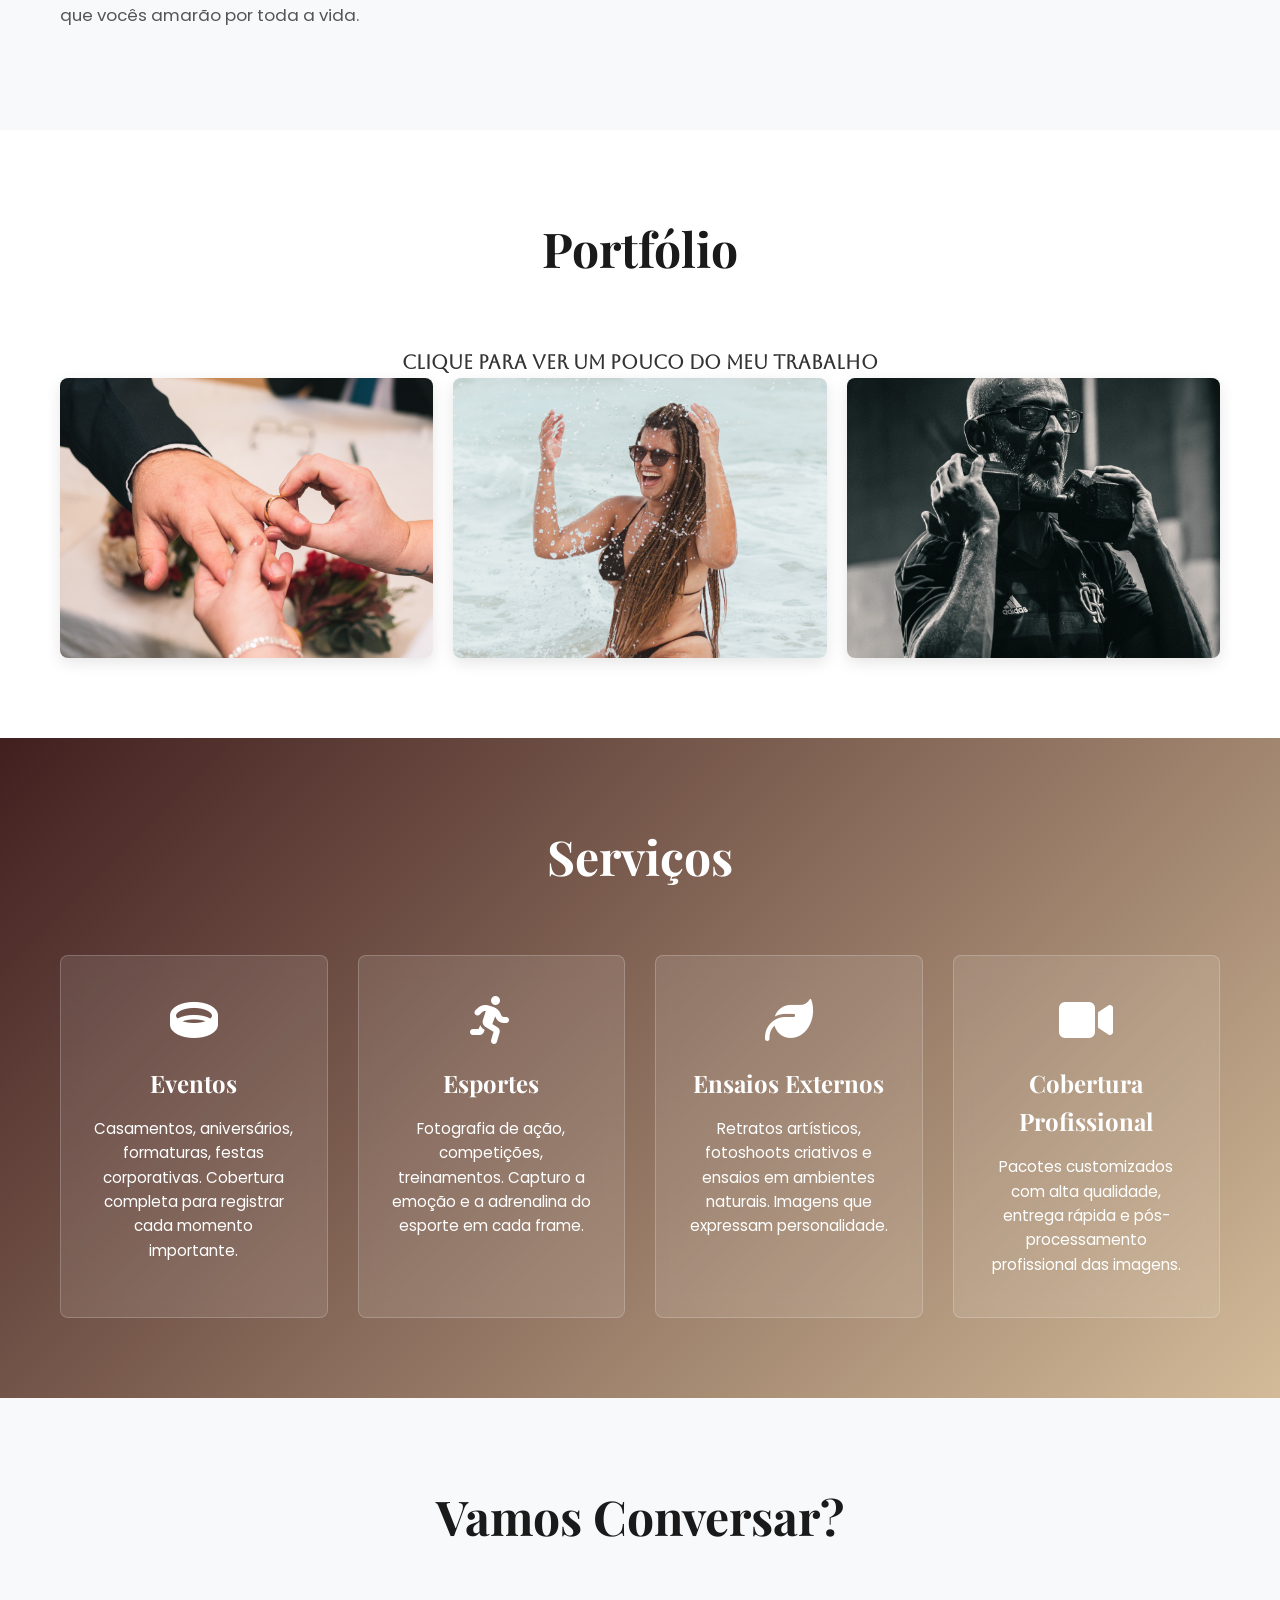
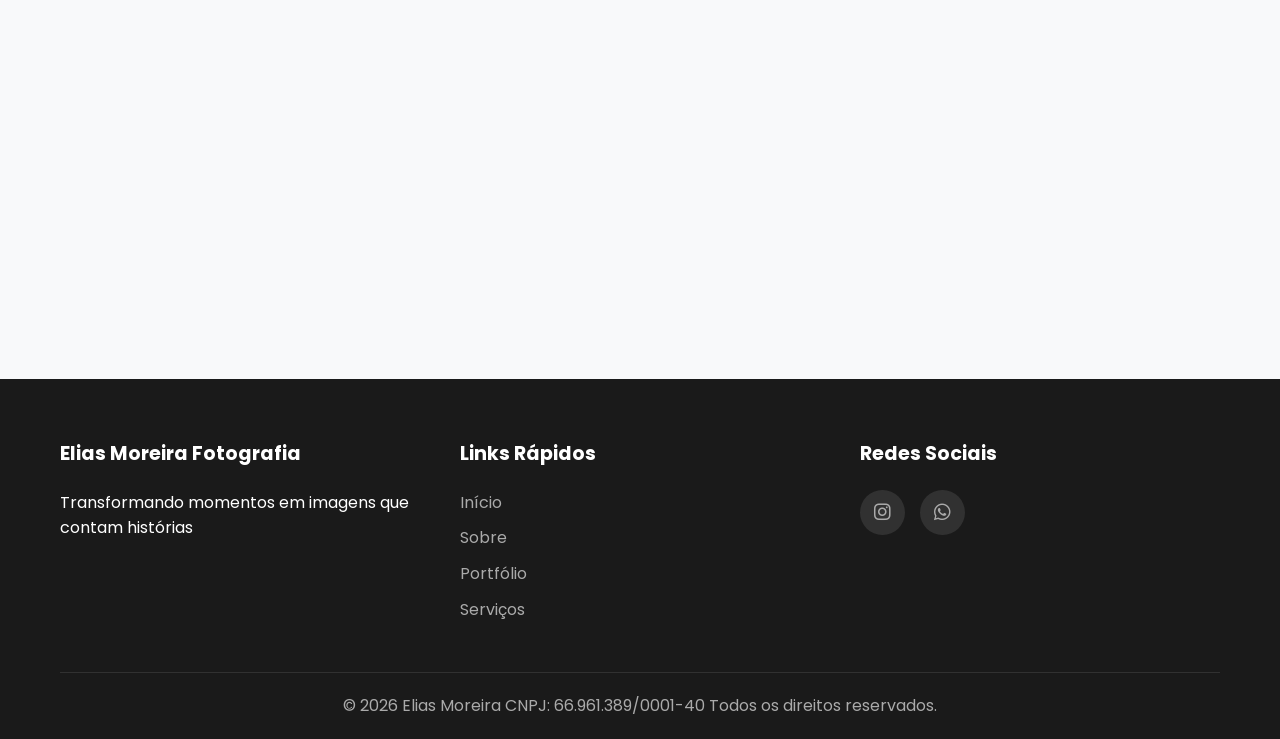
==== commit 0b37094e: "Add files via upload" ====
--- a/index.html
+++ b/index.html
@@ -163,10 +163,6 @@
                             </div>                             
                             <div class="info-item"> 
                                 <i class="fas fa-map-marker-alt"></i> 
-                                <span>Fortaleza, Ceará - Brasil</span> 
-                            </div>
-                            <div class="info-item"> 
-                                <i class="fas fa-map-marker-alt"></i> 
                                 <span>Rio de Janeiro, RJ - Brasil</span> 
                             </div>                             
                         </div>                         
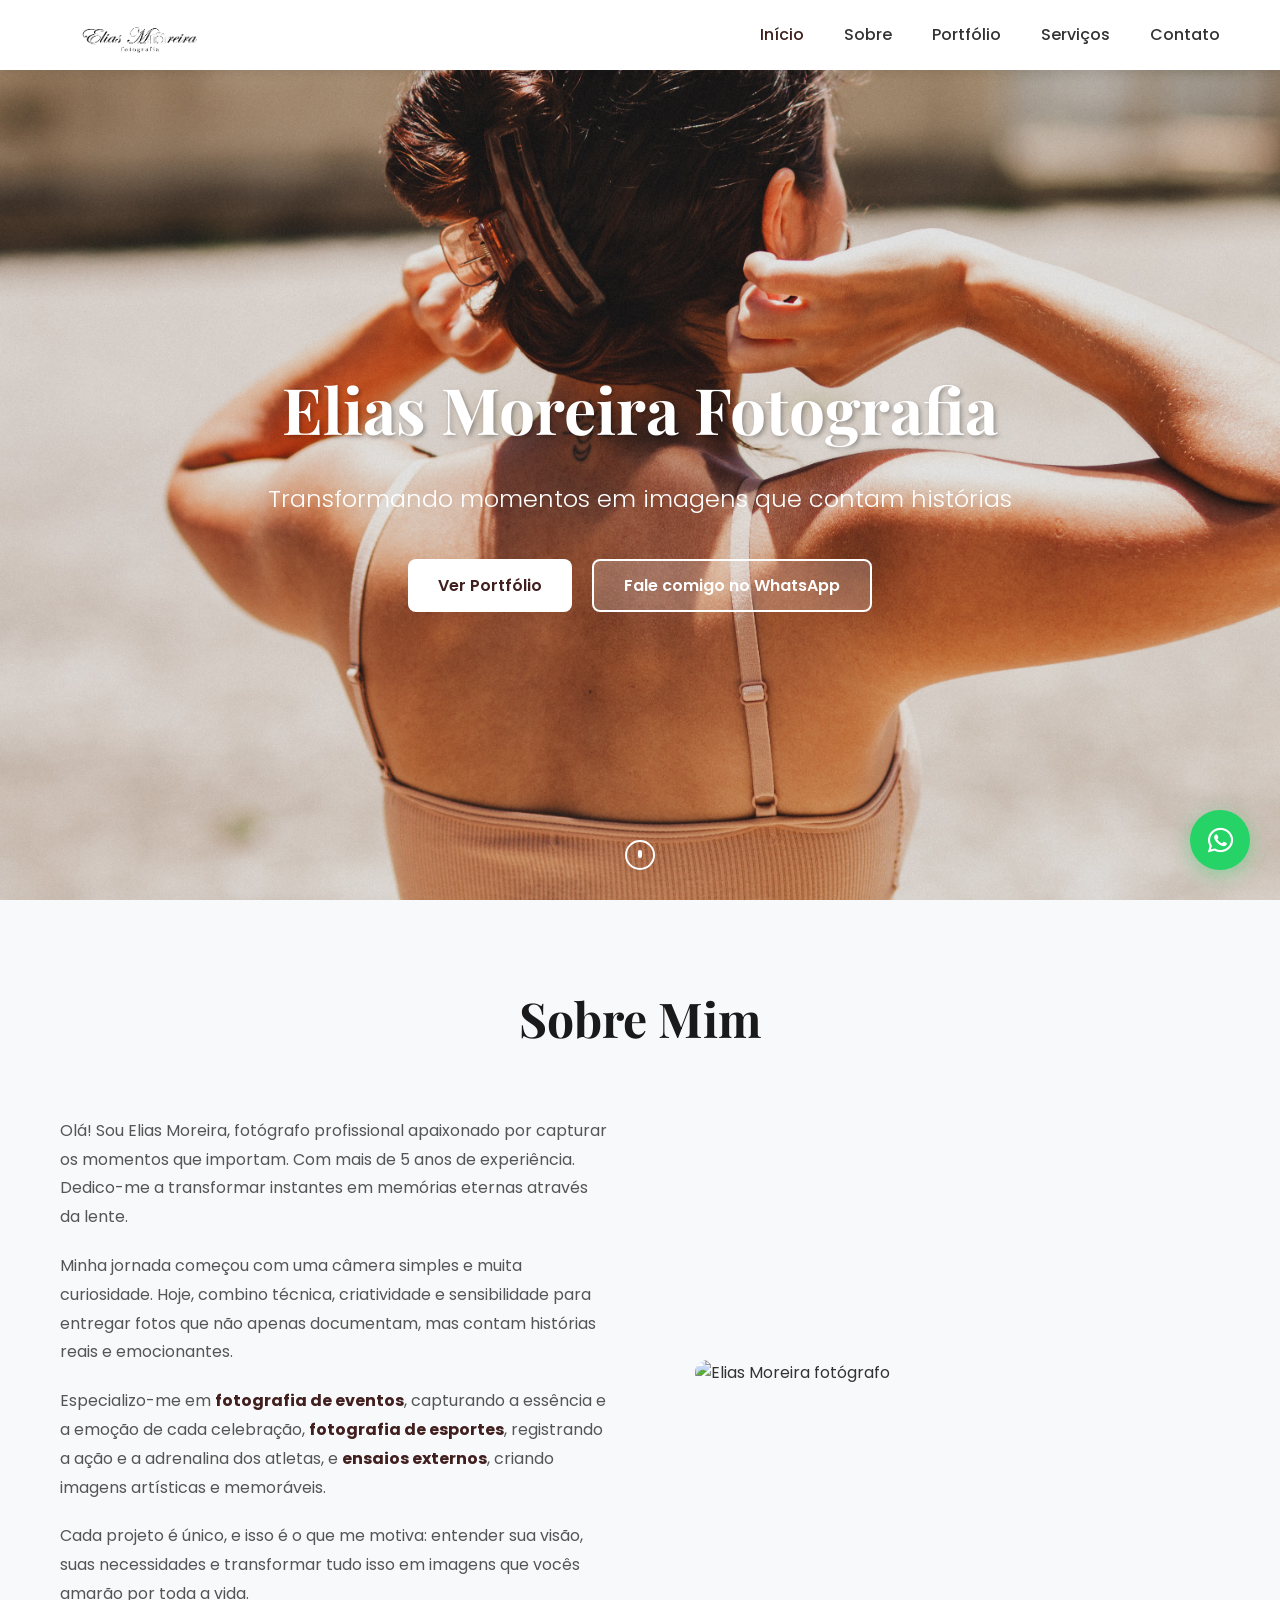
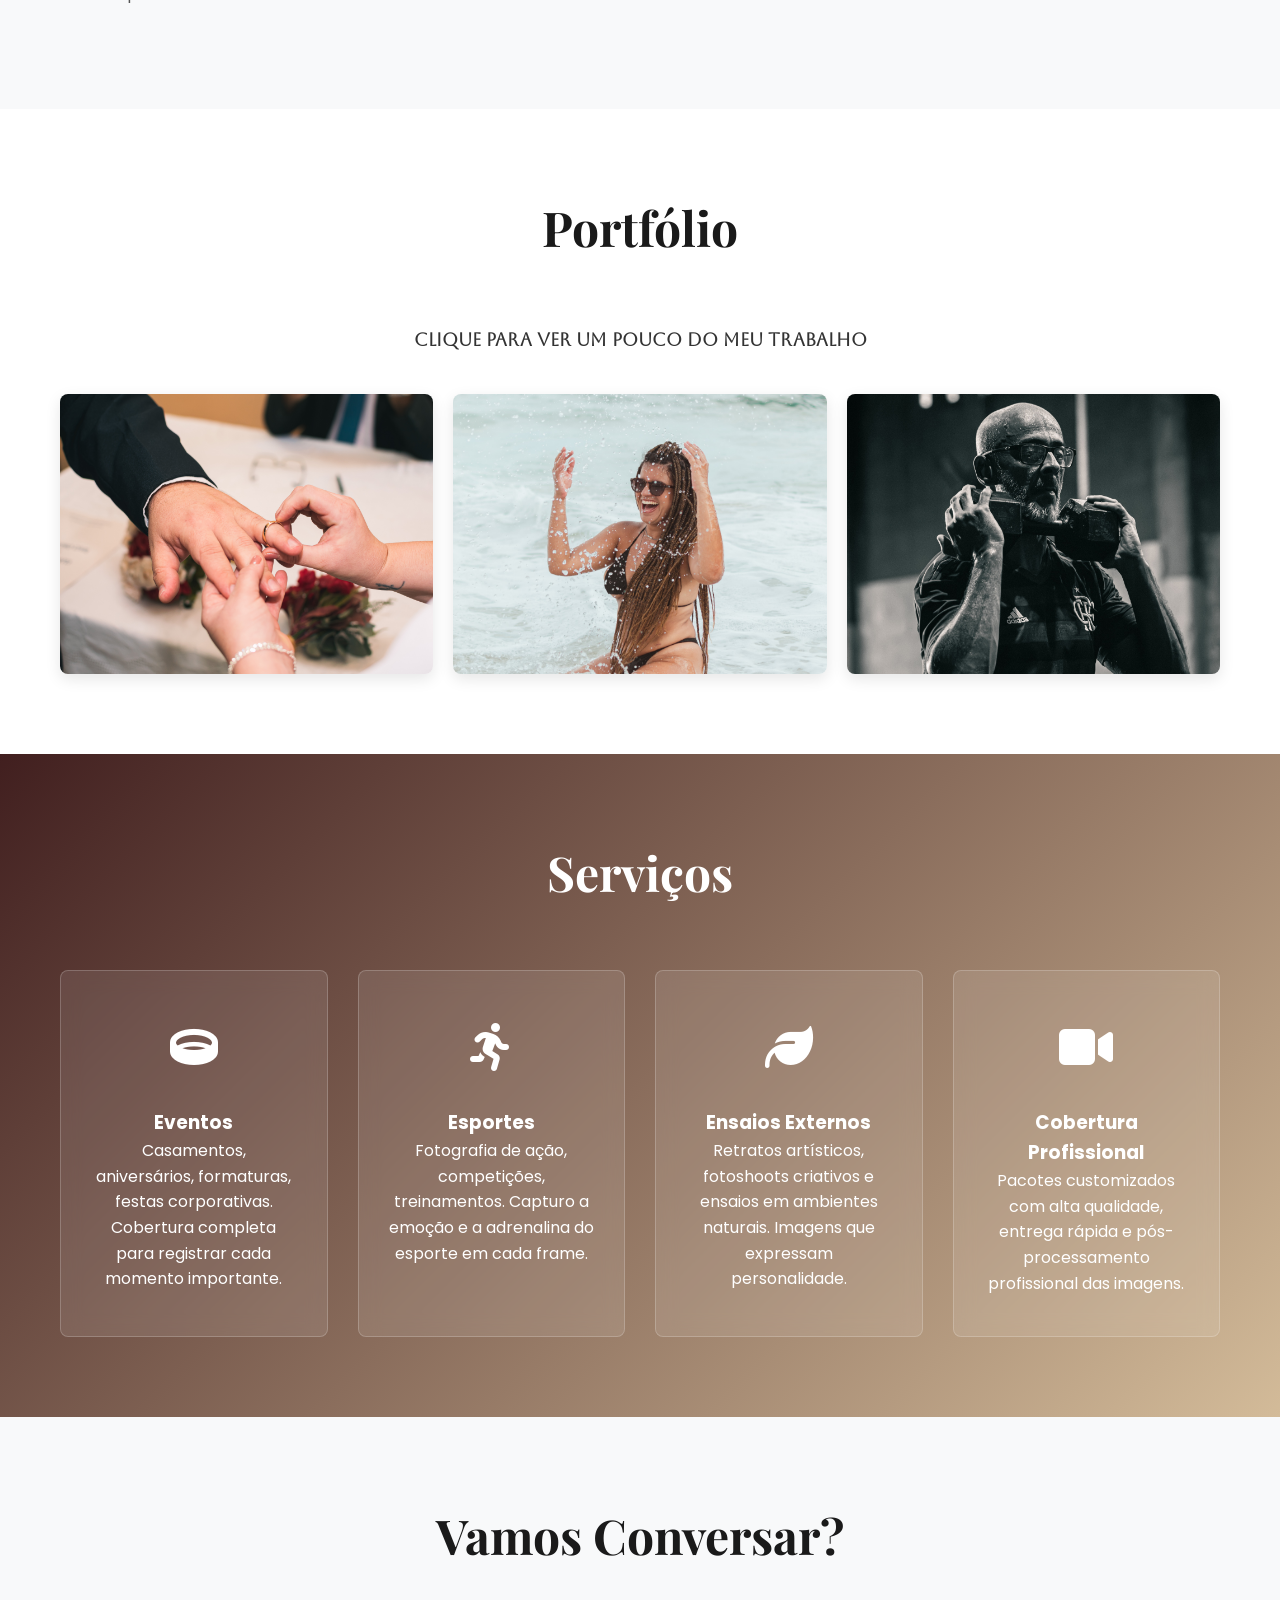
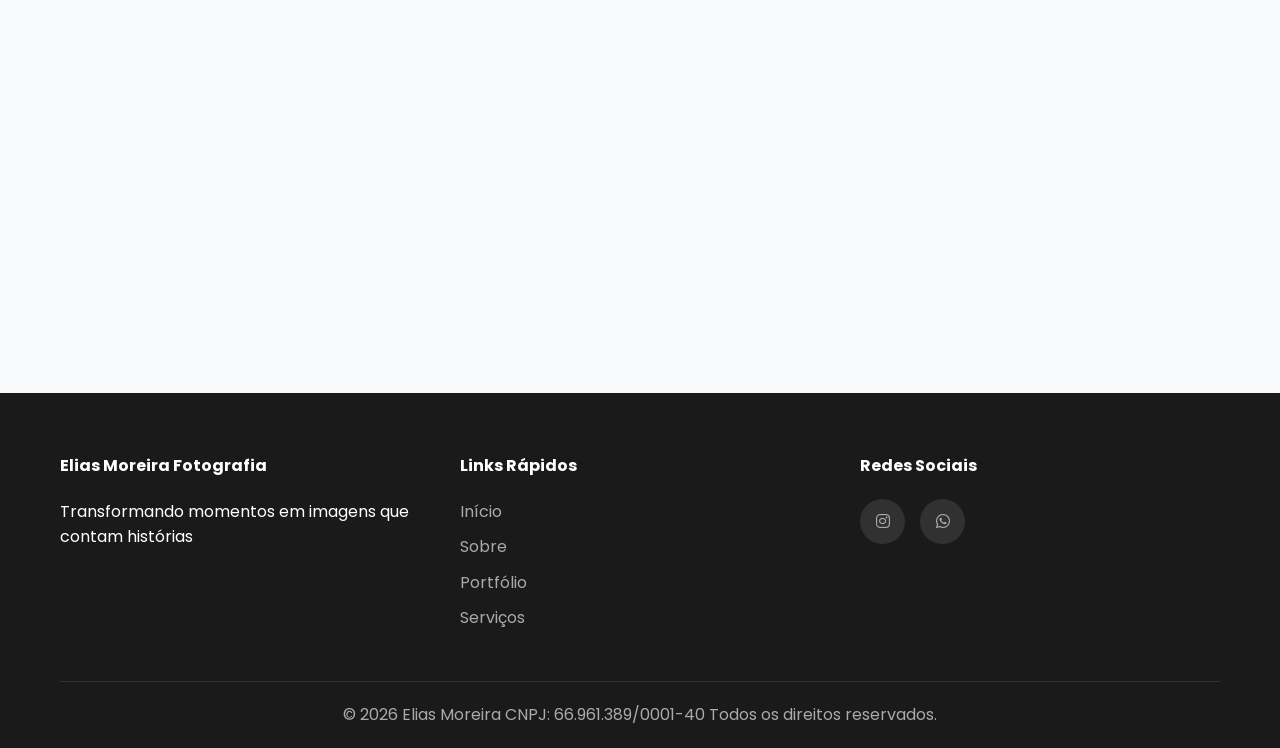
==== commit f49a51bf: "Add files via upload" ====
--- a/index.html
+++ b/index.html
@@ -9,17 +9,17 @@
         <link href="https://fonts.googleapis.com/css2?family=Poppins:wght@300;400;500;600;700&family=Playfair+Display:wght@600;700&display=swap" rel="stylesheet"> 
         <link rel="stylesheet" href="https://cdnjs.cloudflare.com/ajax/libs/font-awesome/6.4.0/css/all.min.css"> 
         <link rel="stylesheet" href="style.css"> 
-        <link rel="stylesheet" href="https://fonts.googleapis.com/css?family=ADLaM+Display&display=swap">
-        <link rel="stylesheet" href="https://fonts.googleapis.com/css?family=Aboreto&display=swap">
-        <link rel="stylesheet" href="https://fonts.googleapis.com/css?family=Aclonica&display=swap">
+        <link rel="stylesheet" href="https://fonts.googleapis.com/css?family=ADLaM+Display&display=swap"> 
+        <link rel="stylesheet" href="https://fonts.googleapis.com/css?family=Aboreto&display=swap"> 
+        <link rel="stylesheet" href="https://fonts.googleapis.com/css?family=Aclonica&display=swap"> 
     </head>     
     <body> 
-        <!-- Navigation -->         
+        <!-- NAVBAR -->         
         <nav class="navbar"> 
             <div class="nav-container"> 
                 <div class="logo"> 
-                    <picture>
-                        <img src="Imagens/logo.png" style="width: 40%; margin-top: 10px;">
+                    <picture> 
+                        <img src="Imagens/logo.png" class="logo-img" alt="Logo Elias Moreira Fotografia"> 
                     </picture>                     
                 </div>                 
                 <ul class="nav-menu"> 
@@ -46,58 +46,79 @@
                 </div>                 
             </div>             
         </nav>         
-        <!-- Hero Section -->         
+        <!-- HERO -->         
         <section id="inicio" class="hero"> 
-            <div class="hero-background" style="background: linear-gradient(135deg, #667eea 0%, #764ba2 100%);"></div>             
+            <div class="hero-background"></div>             
             <div class="hero-content"> 
-                <h1 class="hero-title fade-in">Elias Moreira Fotografia</h1> 
-                <p class="hero-subtitle fade-in">Transformando momentos em imagens que contam histórias</p> 
+                <h1 class="hero-title fade-in"> 
+                Elias Moreira Fotografia </h1> 
+                <p class="hero-subtitle fade-in"> 
+                Transformando momentos em imagens que contam histórias </p> 
                 <div class="hero-buttons"> 
-                    <a href="#portfolio" class="btn btn-primary">Ver Portfólio</a> 
-                    <a href="https://wa.me/5521966872325?text=Olá%20Elias!%20Gostaria%20de%20orçamento%20para%20meu%20evento" class="btn btn-secondary" target="_blank">Fale comigo no WhatsApp</a> 
+                    <a href="#portfolio" class="btn btn-primary"> 
+                    Ver Portfólio </a> 
+                    <a href="https://wa.me/5521966872325?text=Olá%20Elias!%20Gostaria%20de%20orçamento%20para%20meu%20evento" class="btn btn-secondary" target="_blank"> 
+                    Fale comigo no WhatsApp </a> 
                 </div>                 
             </div>             
             <div class="scroll-indicator"> 
                 <span></span> 
             </div>             
         </section>         
-        <!-- Sobre Mim -->         
+        <!-- SOBRE -->         
         <section id="sobre" class="about"> 
             <div class="container"> 
-                <h2 class="section-title">Sobre Mim</h2> 
+                <h2 class="section-title"> 
+                Sobre Mim </h2> 
                 <div class="about-content"> 
                     <div class="about-text"> 
-                        <p>Olá! Sou Elias Moreira, fotógrafo profissional apaixonado por capturar os momentos que importam. Com mais de 5 anos de experiência. Dedico-me a transformar instantes em memórias eternas através da lente.</p> 
-                        <p>Minha jornada começou com uma câmera simples e muita curiosidade. Hoje, combino técnica, criatividade e sensibilidade para entregar fotos que não apenas documentam, mas contam histórias reais e emocionantes.</p> 
-                        <p>Especializo-me em <strong>fotografia de eventos</strong>, capturando a essência e a emoção de cada celebração, <strong>fotografia de esportes</strong>, registrando a ação e a adrenalina dos atletas, e <strong>ensaios externos</strong>, criando imagens artísticas e memoráveis.</p> 
-                        <p>Cada projeto é único, e isso é o que me motiva: entender sua visão, suas necessidades e transformar tudo isso em imagens que vocês amarão por toda a vida.</p> 
+                        <p> 
+                        Olá! Sou Elias Moreira, fotógrafo profissional apaixonado por capturar os momentos que importam.
+                        Com mais de 5 anos de experiência.
+                        Dedico-me a transformar instantes em memórias eternas através da lente. </p> 
+                        <p> 
+                        Minha jornada começou com uma câmera simples e muita curiosidade.
+                        Hoje, combino técnica, criatividade e sensibilidade para entregar fotos que não apenas documentam,
+                        mas contam histórias reais e emocionantes. </p> 
+                        <p> 
+                        Especializo-me em <strong>fotografia de eventos</strong>,
+                        capturando a essência e a emoção de cada celebração, <strong>fotografia de esportes</strong>,
+                        registrando a ação e a adrenalina dos atletas,
+                        e <strong>ensaios externos</strong>,
+                        criando imagens artísticas e memoráveis. </p> 
+                        <p> 
+                        Cada projeto é único, e isso é o que me motiva:
+                        entender sua visão, suas necessidades e transformar tudo isso em imagens
+                        que vocês amarão por toda a vida. </p> 
                     </div>                     
                     <div class="about-image"> 
-                        <img src="Imagens/EU.jpeg" class="" style="border-radius: 20px; width: 95%; margin-left: 10px;">
-                    </div>                     
-                </div>                 
-            </div>             
-        </section>         
-        <!-- Portfólio -->         
+                        <img src="Imagens/EU.jpeg" class="about-photo" alt="Elias Moreira fotógrafo"> 
+                    </div>                     
+                </div>                 
+            </div>             
+        </section>         
+        <!-- PORTFÓLIO -->         
         <section id="portfolio" class="portfolio"> 
             <div class="container"> 
-                <h2 class="section-title">Portfólio</h2>
-                <h1 style="font-family: 'Aboreto', cursive; font-size: 120%; text-align: center;">Clique para ver um pouco do meu trabalho</h1> 
+                <h2 class="section-title"> 
+                Portfólio </h2> 
+                <h1 class="portfolio-subtitle"> 
+                Clique para ver um pouco do meu trabalho </h1> 
                 <div class="portfolio-grid"> 
                     <div class="portfolio-item" data-category="eventos"> 
-                        <img src="Imagens/Capa%20Evento%20Casamento.jpg" alt="Cobertura de Eventos"> 
+                        <img src="Imagens/Capa Evento Casamento.jpg" alt="Cobertura de Eventos"> 
                         <div class="portfolio-overlay"> 
                             <h3>Eventos</h3> 
                             <p>Casamentos, aniversários, formaturas</p> 
                         </div>                         
-                    </div>
+                    </div>                     
                     <div class="portfolio-item" data-category="ensaios"> 
                         <img src="Imagens/CapaEnsaios.jpg" alt="Ensaios"> 
                         <div class="portfolio-overlay"> 
                             <h3>Ensaios</h3> 
                             <p>Retratos artísticos e criativos</p> 
                         </div>                         
-                    </div>
+                    </div>                     
                     <div class="portfolio-item" data-category="eventos"> 
                         <img src="Imagens/CapaEsportes.jpg" alt="Fotografia Esportiva"> 
                         <div class="portfolio-overlay"> 
@@ -105,53 +126,67 @@
                             <p>Ação, adrenalina e movimento</p> 
                         </div>                         
                     </div>                     
-                </div>
-            </div>             
-        </section>         
-        <!-- Serviços -->         
+                </div>                 
+            </div>             
+        </section>         
+        <!-- SERVIÇOS -->         
         <section id="servicos" class="services"> 
             <div class="container"> 
-                <h2 class="section-title">Serviços</h2> 
+                <h2 class="section-title"> 
+                Serviços </h2> 
                 <div class="services-grid"> 
                     <div class="service-card"> 
                         <div class="service-icon"> 
                             <i class="fas fa-ring"></i> 
                         </div>                         
                         <h3>Eventos</h3> 
-                        <p>Casamentos, aniversários, formaturas, festas corporativas. Cobertura completa para registrar cada momento importante.</p> 
+                        <p> 
+                        Casamentos, aniversários, formaturas, festas corporativas.
+                        Cobertura completa para registrar cada momento importante. </p> 
                     </div>                     
                     <div class="service-card"> 
                         <div class="service-icon"> 
                             <i class="fas fa-running"></i> 
                         </div>                         
                         <h3>Esportes</h3> 
-                        <p>Fotografia de ação, competições, treinamentos. Capturo a emoção e a adrenalina do esporte em cada frame.</p> 
+                        <p> 
+                        Fotografia de ação, competições, treinamentos.
+                        Capturo a emoção e a adrenalina do esporte em cada frame. </p> 
                     </div>                     
                     <div class="service-card"> 
                         <div class="service-icon"> 
                             <i class="fas fa-leaf"></i> 
                         </div>                         
                         <h3>Ensaios Externos</h3> 
-                        <p>Retratos artísticos, fotoshoots criativos e ensaios em ambientes naturais. Imagens que expressam personalidade.</p> 
+                        <p> 
+                        Retratos artísticos, fotoshoots criativos e ensaios em ambientes naturais.
+                        Imagens que expressam personalidade. </p> 
                     </div>                     
                     <div class="service-card"> 
                         <div class="service-icon"> 
                             <i class="fas fa-video"></i> 
                         </div>                         
                         <h3>Cobertura Profissional</h3> 
-                        <p>Pacotes customizados com alta qualidade, entrega rápida e pós-processamento profissional das imagens.</p> 
-                    </div>                     
-                </div>                 
-            </div>             
-        </section>         
-        <!-- Contato -->         
+                        <p> 
+                        Pacotes customizados com alta qualidade,
+                        entrega rápida e pós-processamento profissional das imagens. </p> 
+                    </div>                     
+                </div>                 
+            </div>             
+        </section>         
+        <!-- CONTATO -->         
         <section id="contato" class="contact"> 
             <div class="container"> 
-                <h2 class="section-title">Vamos Conversar?</h2> 
+                <h2 class="section-title"> 
+                Vamos Conversar? </h2> 
                 <div class="contact-content"> 
                     <div class="contact-text"> 
-                        <p>Interessado em meus serviços? Gostaria de um orçamento ou tem alguma dúvida?</p> 
-                        <p>Entre em contato comigo pelo WhatsApp ou pelas redes sociais. Ficarei feliz em ajudar!</p> 
+                        <p> 
+                        Interessado em meus serviços?
+                        Gostaria de um orçamento ou tem alguma dúvida? </p> 
+                        <p> 
+                        Entre em contato comigo pelo WhatsApp ou pelas redes sociais.
+                        Ficarei feliz em ajudar! </p> 
                         <div class="contact-info"> 
                             <div class="info-item"> 
                                 <i class="fas fa-phone"></i> 
@@ -168,19 +203,20 @@
                         </div>                         
                     </div>                     
                     <div class="contact-cta"> 
-                        <a href="https://wa.me/5521966872325?text=Olá%20Elias!%20Gostaria%20de%20saber%20mais%20sobre%20seus%20serviços" class="btn btn-large" target="_blank"> <i class="fab fa-whatsapp"></i> Enviar Mensagem no WhatsApp- </a> 
-                    </div>                     
-                </div>                 
-            </div>             
-        </section>         
-        <!-- Footer -->         
+                        <a href="https://wa.me/5521966872325?text=Olá%20Elias!%20Gostaria%20de%20saber%20mais%20sobre%20seus%20serviços" class="btn btn-large" target="_blank"> <i class="fab fa-whatsapp"></i> 
+                        Enviar Mensagem no WhatsApp </a> 
+                    </div>                     
+                </div>                 
+            </div>             
+        </section>         
+        <!-- FOOTER -->         
         <footer class="footer"> 
             <div class="container"> 
                 <div class="footer-content"> 
                     <div class="footer-section"> 
                         <h4>Elias Moreira Fotografia</h4> 
-                        <p>Transformando momentos em imagens que contam histórias</p> 
+                        <p> 
+                        Transformando momentos em imagens que contam histórias </p> 
                     </div>                     
                     <div class="footer-section"> 
                         <h4>Links Rápidos</h4> 
@@ -202,18 +238,20 @@
                     <div class="footer-section"> 
                         <h4>Redes Sociais</h4> 
                         <div class="social-links"> 
-                            <a href="https://instagram.com/eliasmoreirafotografo" target="_blank" rel="noopener noreferrer" class="social-link"> <i class="fab fa-instagram"></i> </a>                              
+                            <a href="https://instagram.com/eliasmoreirafotografo" target="_blank" rel="noopener noreferrer" class="social-link"> <i class="fab fa-instagram"></i> </a> 
                             <a href="https://wa.me/5521966872325" target="_blank" rel="noopener noreferrer" class="social-link"> <i class="fab fa-whatsapp"></i> </a> 
                         </div>                         
                     </div>                     
                 </div>                 
                 <div class="footer-bottom"> 
-                    <p>&copy; 2026 Elias Moreira CNPJ: 66.961.389/0001-40 Todos os direitos reservados.</p> 
+                    <p> 
+                    &copy; 2026 Elias Moreira CNPJ: 66.961.389/0001-40
+                    Todos os direitos reservados. </p> 
                 </div>                 
             </div>             
         </footer>         
-        <!-- Botão Flutuante WhatsApp -->         
-        <a href="https://wa.me/5585999999999?text=Olá%20Elias!" class="whatsapp-float" target="_blank" rel="noopener noreferrer" title="Fale comigo no WhatsApp"> <i class="fab fa-whatsapp"></i> </a> 
+        <!-- BOTÃO WHATSAPP -->         
+        <a href="https://wa.me/5521966872325?text=Olá%20Elias!" class="whatsapp-float" target="_blank" rel="noopener noreferrer" title="Fale comigo no WhatsApp"> <i class="fab fa-whatsapp"></i> </a> 
         <script src="script.js"></script>         
-    </body>     
-</html>
+    </body>
+</html>
--- a/style.css
+++ b/style.css
@@ -1,4 +1,4 @@
-/* ===== RESET & BASE STYLES ===== */
+/* ===== RESET ===== */
 * {
     margin: 0;
     padding: 0;
@@ -12,7 +12,7 @@
     --light-color: #f8f9fa;
     --text-color: #333;
     --border-radius: 8px;
-    --transition: all 0.3s ease;
+    --transition: all .3s ease;
 }
 
 html {
@@ -20,28 +20,38 @@
 }
 
 body {
-    font-family: 'Poppins', sans-serif;
+    font-family: 'Poppins',sans-serif;
     color: var(--text-color);
     line-height: 1.6;
     overflow-x: hidden;
 }
 
+img {
+    max-width: 100%;
+    height: auto;
+    display: block;
+}
+
+section {
+    overflow-x: hidden;
+}
+
 .container {
+    width: 100%;
     max-width: 1200px;
     margin: 0 auto;
     padding: 0 20px;
 }
 
-/* ===== NAVIGATION ===== */
+/* ===== NAVBAR ===== */
 .navbar {
     position: fixed;
     top: 0;
     width: 100%;
-    background: rgba(255, 255, 255, 0.95);
+    background: rgba(255,255,255,.95);
     backdrop-filter: blur(10px);
-    box-shadow: 0 2px 10px rgba(0, 0, 0, 0.1);
+    box-shadow: 0 2px 10px rgba(0,0,0,.1);
     z-index: 1000;
-    transition: var(--transition);
     height: 70px;
 }
 
@@ -55,14 +65,15 @@
     height: 70px;
 }
 
-.logo {
-    font-size: 1.5rem;
-    font-weight: 600;
-    color: var(--primary-color);
-    display: flex;
-    align-items: center;
-    gap: 10px;
-    text-decoration: none;
+.logo-img {
+    width: 160px;
+    max-width: 100%;
+    height: auto;
+    margin-top: 10px;
+}
+
+.nav-menu.active {
+    display: flex;
 }
 
 .nav-menu {
@@ -108,12 +119,11 @@
     width: 25px;
     height: 3px;
     background: var(--text-color);
-    margin: 5px 0;
-    transition: var(--transition);
+    margin: 4px 0;
     border-radius: 2px;
 }
 
-/* ===== HERO SECTION ===== */
+/* ===== HERO ===== */
 .hero {
     margin-top: 70px;
     min-height: calc(100vh - 70px);
@@ -123,104 +133,91 @@
     position: relative;
     overflow: hidden;
     text-align: center;
-    color: #ffffff;
-    font-family: 'Poppins', sans-serif;
-    background: linear-gradient(90deg, #00416A, #E4E5E6);
+    color: #fff;
     background-image: url('Imagens/BG.jpg');
     background-size: cover;
-    background-position: center center;
+    background-position: center;
     background-repeat: no-repeat;
+    padding: 40px 20px;
 }
 
 .hero-background {
     position: absolute;
-    top: 0;
-    left: 0;
-    width: 100%;
-    height: 100%;
-    z-index: -1;
-    background-size: cover;
-    background-position: center;
+    inset: 0;
 }
 
 .hero-background::before {
     content: '';
     position: absolute;
-    top: 0;
-    left: 0;
+    inset: 0;
+    background: rgba(3, 12, 56, 0);
+}
+
+.hero-content {
+    position: relative;
+    z-index: 2;
     width: 100%;
-    height: 100%;
-    background: rgba(3, 12, 56, 0.85);
-}
-
-.hero-content {
-    z-index: 1;
-    animation: slideUp 1s ease;
+    max-width: 900px;
 }
 
 .hero-title {
-    font-family: 'Playfair Display', serif;
-    font-size: 4rem;
+    font-family: 'Playfair Display',serif;
+    font-size: clamp(2rem,6vw,4rem);
     font-weight: 700;
     margin-bottom: 20px;
-    text-shadow: 2px 2px 4px rgba(0, 0, 0, 0.2);
+    text-shadow: 2px 2px 4px rgba(0,0,0,.3);
 }
 
 .hero-subtitle {
-    font-size: 1.5rem;
+    font-size: clamp(1rem,3vw,1.5rem);
     margin-bottom: 40px;
     font-weight: 300;
-    max-width: 600px;
-    margin-left: auto;
-    margin-right: auto;
-    text-shadow: 1px 1px 2px rgba(0, 0, 0, 0.2);
+    padding: 0 10px;
 }
 
 .hero-buttons {
     display: flex;
+    justify-content: center;
     gap: 20px;
-    justify-content: center;
     flex-wrap: wrap;
-    width: 100%;
-    height: 100%;
-}
-
+}
+
+/* ===== BOTÕES ===== */
 .btn {
     padding: 12px 30px;
     border: none;
     border-radius: var(--border-radius);
     font-size: 1rem;
     font-weight: 600;
-    cursor: pointer;
     text-decoration: none;
     transition: var(--transition);
     display: inline-flex;
     align-items: center;
+    justify-content: center;
     gap: 10px;
-    width: px;
-    height: px;
+    max-width: 320px;
 }
 
 .btn-primary {
-    background: white;
+    background: #fff;
     color: var(--primary-color);
 }
 
 .btn-primary:hover {
-    transform: translateY(-2px);
-    box-shadow: 0 10px 20px rgba(0, 0, 0, 0.2);
+    transform: translateY(-3px);
+    box-shadow: 0 10px 20px rgba(0,0,0,.2);
 }
 
 .btn-secondary {
-    background: rgba(255, 255, 255, 0.2);
-    color: white;
-    border: 2px solid white;
+    background: rgba(255,255,255,.2);
+    color: #fff;
+    border: 2px solid #fff;
 }
 
 .btn-secondary:hover {
-    background: white;
+    background: #fff;
     color: var(--primary-color);
-    transform: translateY(-2px);
+    transform: translateY(-3px);
 }
 
 .btn-large {
@@ -228,6 +225,7 @@
     font-size: 1.1rem;
 }
 
+/* ===== SCROLL ===== */
 .scroll-indicator {
     position: absolute;
     bottom: 30px;
@@ -240,7 +238,7 @@
     display: block;
     width: 30px;
     height: 30px;
-    border: 2px solid white;
+    border: 2px solid #fff;
     border-radius: 50%;
     position: relative;
 }
@@ -253,20 +251,19 @@
     transform: translateX(-50%);
     width: 4px;
     height: 8px;
-    background: white;
+    background: #fff;
     border-radius: 2px;
-    animation: scroll 2s infinite;
-}
-
-/* ===== ABOUT SECTION ===== */
+}
+
+/* ===== ABOUT ===== */
 .about {
     padding: 80px 0;
     background: var(--light-color);
 }
 
 .section-title {
-    font-family: 'Playfair Display', serif;
-    font-size: 3rem;
+    font-family: 'Playfair Display',serif;
+    font-size: clamp(2rem,5vw,3rem);
     text-align: center;
     margin-bottom: 60px;
     color: var(--dark-color);
@@ -281,7 +278,6 @@
 
 .about-text p {
     margin-bottom: 20px;
-    font-size: 1.05rem;
     color: #555;
     line-height: 1.8;
 }
@@ -290,84 +286,72 @@
     color: var(--primary-color);
 }
 
-.image-placeholder {
+.about-photo {
     width: 100%;
-    height: 400px;
-    background: linear-gradient(135deg, var(--primary-color), var(--secondary-color));
-    border-radius: var(--border-radius);
-    display: flex;
-    align-items: center;
-    justify-content: center;
-    font-size: 5rem;
-    color: white;
-    box-shadow: 0 10px 30px rgba(0, 0, 0, 0.1);
-}
-
-/* ===== PORTFOLIO SECTION ===== */
+    max-width: 500px;
+    border-radius: 20px;
+    margin: 0 auto;
+}
+
+/* ===== PORTFOLIO ===== */
 .portfolio {
     padding: 80px 0;
-    background: white;
+    background: #fff;
+}
+
+.portfolio-subtitle {
+    font-family: 'Aboreto',cursive;
+    font-size: 1.1rem;
+    text-align: center;
+    margin-bottom: 40px;
 }
 
 .portfolio-grid {
     display: grid;
-    grid-template-columns: repeat(auto-fit, minmax(300px, 1fr));
+    grid-template-columns: repeat(auto-fit,minmax(280px,1fr));
     gap: 20px;
 }
 
 .portfolio-item {
     position: relative;
     border-radius: var(--border-radius);
-    height: 280px;
+    overflow: hidden;
+    aspect-ratio: 4/3;
     cursor: pointer;
-    box-shadow: 0 5px 15px rgba(0, 0, 0, 0.1);
-    transition: var(--transition);
-    display: grid;
-    visibility: visible;
-    opacity: 1;
-    overflow: hidden;
-    object-fit: fill;
-    aspect-ratio: 4/3;
-    top: 0px;
+    box-shadow: 0 5px 15px rgba(0,0,0,.1);
+    transition: var(--transition);
 }
 
 .portfolio-item:hover {
     transform: translateY(-5px);
-    box-shadow: 0 15px 30px rgba(0, 0, 0, 0.2);
+    box-shadow: 0 15px 30px rgba(0,0,0,.2);
 }
 
 .portfolio-item img {
     width: 100%;
-    height: 116%;
+    height: 100%;
     object-fit: cover;
     transition: var(--transition);
-    margin-top: -30px;
-    opacity: 100;
-    position: static;
 }
 
 .portfolio-item:hover img {
     transform: scale(1.1);
-    filter: brightness(0.7);
+    filter: brightness(.7);
 }
 
 .portfolio-overlay {
     position: absolute;
-    top: 0;
-    left: 0;
-    width: 100%;
-    height: 100%;
-    background: rgba(102, 126, 234, 0.9);
+    inset: 0;
+    background: rgba(176,150,124,.55);
     display: flex;
     flex-direction: column;
     justify-content: center;
     align-items: center;
-    color: white;
     text-align: center;
+    color: #fff;
     opacity: 0;
     transition: var(--transition);
-    background-color: rgba(176, 150, 124, 0.55);
-    grid-area: 1 / 1 / 2 / 3;
+    padding: 20px;
 }
 
 .portfolio-item:hover .portfolio-overlay {
@@ -375,66 +359,48 @@
 }
 
 .portfolio-overlay h3 {
-    font-family: 'Playfair Display', serif;
+    font-family: 'Playfair Display',serif;
     font-size: 1.8rem;
     margin-bottom: 10px;
 }
 
-.portfolio-overlay p {
-    font-size: 0.95rem;
-}
-
-/* ===== SERVICES SECTION ===== */
+/* ===== SERVICES ===== */
 .services {
     padding: 80px 0;
-    background: linear-gradient(135deg, var(--primary-color), var(--secondary-color));
-    color: white;
+    background: linear-gradient(135deg,var(--primary-color),var(--secondary-color));
+    color: #fff;
 }
 
 .services .section-title {
-    color: white;
+    color: #fff;
 }
 
 .services-grid {
     display: grid;
-    grid-template-columns: repeat(auto-fit, minmax(250px, 1fr));
+    grid-template-columns: repeat(auto-fit,minmax(250px,1fr));
     gap: 30px;
 }
 
 .service-card {
-    background: rgba(255, 255, 255, 0.1);
+    background: rgba(255,255,255,.1);
     padding: 40px 30px;
     border-radius: var(--border-radius);
     text-align: center;
     backdrop-filter: blur(10px);
-    border: 1px solid rgba(255, 255, 255, 0.2);
+    border: 1px solid rgba(255,255,255,.2);
     transition: var(--transition);
 }
 
 .service-card:hover {
     transform: translateY(-10px);
-    background: rgba(255, 255, 255, 0.15);
 }
 
 .service-icon {
     font-size: 3rem;
     margin-bottom: 20px;
-    display: flex;
-    justify-content: center;
-}
-
-.service-card h3 {
-    font-family: 'Playfair Display', serif;
-    font-size: 1.5rem;
-    margin-bottom: 15px;
-}
-
-.service-card p {
-    font-size: 0.95rem;
-    line-height: 1.6;
-}
-
-/* ===== CONTACT SECTION ===== */
+}
+
+/* ===== CONTACT ===== */
 .contact {
     padding: 80px 0;
     background: var(--light-color);
@@ -448,7 +414,6 @@
 }
 
 .contact-text p {
-    font-size: 1.05rem;
     margin-bottom: 20px;
     color: #555;
 }
@@ -464,49 +429,40 @@
     display: flex;
     align-items: center;
     gap: 20px;
-    font-size: 1rem;
 }
 
 .info-item i {
     font-size: 1.5rem;
     color: var(--primary-color);
-    width: 30px;
 }
 
 .contact-cta {
     display: flex;
-    align-items: center;
     justify-content: center;
+    align-items: center;
 }
 
 .contact-cta .btn-large {
-    background: linear-gradient(135deg, var(--primary-color), var(--secondary-color));
-    color: white;
-    border: none;
-}
-
-.contact-cta .btn-large:hover {
-    transform: translateY(-3px);
-    box-shadow: 0 10px 30px rgba(102, 126, 234, 0.3);
+    background: linear-gradient(135deg,var(--primary-color),var(--secondary-color));
+    color: #fff;
 }
 
 /* ===== FOOTER ===== */
 .footer {
     background: var(--dark-color);
-    color: white;
+    color: #fff;
     padding: 60px 0 20px;
 }
 
 .footer-content {
     display: grid;
-    grid-template-columns: repeat(auto-fit, minmax(250px, 1fr));
+    grid-template-columns: repeat(auto-fit,minmax(250px,1fr));
     gap: 40px;
     margin-bottom: 40px;
 }
 
 .footer-section h4 {
     margin-bottom: 20px;
-    font-size: 1.2rem;
 }
 
 .footer-section ul {
@@ -520,11 +476,6 @@
 .footer-section a {
     color: #aaa;
     text-decoration: none;
-    transition: var(--transition);
-}
-
-.footer-section a:hover {
-    color: var(--primary-color);
 }
 
 .social-links {
@@ -534,32 +485,25 @@
 }
 
 .social-link {
-    display: inline-flex;
-    align-items: center;
+    display: flex;
     justify-content: center;
+    align-items: center;
     width: 45px;
     height: 45px;
-    background: rgba(255, 255, 255, 0.1);
     border-radius: 50%;
-    color: white;
+    background: rgba(255,255,255,.1);
+    color: #fff;
     text-decoration: none;
-    transition: var(--transition);
-    font-size: 1.2rem;
-}
-
-.social-link:hover {
-    background: var(--primary-color);
-    transform: translateY(-3px);
 }
 
 .footer-bottom {
-    border-top: 1px solid rgba(255, 255, 255, 0.1);
+    border-top: 1px solid rgba(255,255,255,.1);
     padding-top: 20px;
     text-align: center;
     color: #aaa;
 }
 
-/* ===== WHATSAPP FLOAT BUTTON ===== */
+/* ===== WHATSAPP FLOAT ===== */
 .whatsapp-float {
     position: fixed;
     bottom: 30px;
@@ -569,35 +513,22 @@
     background: #25d366;
     border-radius: 50%;
     display: flex;
-    align-items: center;
     justify-content: center;
-    color: white;
+    align-items: center;
+    color: #fff;
     font-size: 1.8rem;
     text-decoration: none;
-    box-shadow: 0 5px 20px rgba(37, 211, 102, 0.4);
-    transition: var(--transition);
     z-index: 999;
+    box-shadow: 0 5px 20px rgba(37,211,102,.4);
+    transition: var(--transition);
 }
 
 .whatsapp-float:hover {
-    transform: scale(1.1) translateY(-5px);
-    box-shadow: 0 8px 30px rgba(37, 211, 102, 0.6);
-}
-
-/* ===== ANIMATIONS ===== */
-@keyframes slideUp {
-    from {
-        opacity: 0;
-        transform: translateY(30px);
-    }
-
-    to {
-        opacity: 1;
-        transform: translateY(0);
-    }
-}
-
-@keyframes bounce {
+    transform: scale(1.1);
+}
+
+/* ===== ANIMAÇÕES ===== */
+@keyframes bounce{
     0%,
     100% {
         transform: translateX(-50%) translateY(0);
@@ -608,45 +539,14 @@
     }
 }
 
-@keyframes scroll {
-    0%,
-    20% {
-        opacity: 1;
-        transform: translateX(-50%) translateY(0);
-    }
-
-    100% {
-        opacity: 0;
-        transform: translateX(-50%) translateY(10px);
-    }
-}
-
-@keyframes fadeInUp {
-    from {
-        opacity: 0;
-        transform: translateY(20px);
-    }
-
-    to {
-        opacity: 1;
-        transform: translateY(0);
-    }
-}
-
-.fade-in {
-    animation: fadeInUp 1s ease forwards;
-}
-
-.fade-in:nth-child(2) {
-    animation-delay: 0.2s;
-}
-
-.fade-in:nth-child(3) {
-    animation-delay: 0.4s;
-}
-
-/* ===== RESPONSIVE DESIGN ===== */
-@media (max-width: 768px) {
+/* ===== RESPONSIVO ===== */
+@media (max-width:900px){
+    .nav-menu {
+        gap: 20px;
+    }
+}
+
+@media (max-width:768px){
     .hamburger {
         display: flex;
     }
@@ -657,116 +557,126 @@
 
     .nav-menu.active {
         display: flex;
+        flex-direction: column;
         position: absolute;
         top: 70px;
         left: 0;
         width: 100%;
-        flex-direction: column;
-        background: white;
+        background: #fff;
         padding: 20px 0;
         gap: 0;
-        box-shadow: 0 5px 10px rgba(0, 0, 0, 0.1);
+        box-shadow: 0 5px 10px rgba(0,0,0,.1);
+        z-index: 999;
     }
 
     .nav-menu.active li {
         padding: 15px 20px;
-        border-bottom: 1px solid var(--light-color);
-    }
-
-    .hero-title {
-        font-size: 2.5rem;
-    }
-
-    .hero-subtitle {
-        font-size: 1.2rem;
-    }
-
-    .hero-buttons {
-        flex-direction: column;
-        gap: 15px;
-    }
-
-    .btn {
-        width: 100%;
-        max-width: 300px;
-        margin-left: 90px;
-    }
-
-    .section-title {
-        font-size: 2rem;
-    }
-
-    .about-content {
-        grid-template-columns: 1fr;
-        gap: 40px;
-    }
-
-    .image-placeholder {
-        height: 300px;
-    }
-
-    .portfolio-grid {
-        grid-template-columns: 1fr;
-        gap: 20px;
-        margin-left: 45px;
-    }
-
-    .portfolio-item {
-        height: 250px;
-    }
-
+        border-bottom: 1px solid #eee;
+        text-align: center;
+    }
+
+    .about-content,
     .contact-content {
         grid-template-columns: 1fr;
         gap: 40px;
     }
 
+    .hero-buttons {
+        flex-direction: column;
+        align-items: center;
+    }
+
+    .btn {
+        width: 100%;
+        max-width: 320px;
+    }
+
+    .portfolio-grid,
+    .services-grid,
     .footer-content {
-        gap: 30px;
+        grid-template-columns: 1fr;
+    }
+}
+
+@media (max-width:480px){
+    .hero {
+        padding: 80px 20px;
+    }
+
+    .btn-large {
+        width: 100%;
     }
 
     .whatsapp-float {
-        width: 50px;
-        height: 50px;
+        width: 55px;
+        height: 55px;
+        font-size: 1.4rem;
         bottom: 20px;
         right: 20px;
-        font-size: 1.5rem;
-    }
-
-    .hero {
-        margin-top: 70px;
-        min-height: calc(100vh - 70px);
-    }
-}
-
-@media (max-width: 480px) {
-    .hero-title {
-        font-size: 1.8rem;
-    }
-
-    .hero-subtitle {
-        font-size: 1rem;
-    }
-
-    .section-title {
-        font-size: 1.5rem;
-    }
-
-    .about-text p {
-        font-size: 1rem;
-    }
-
-    .contact-cta .btn-large {
-        width: 100%;
-        flex-wrap: wrap;
-        font-size: 1rem;
-        padding: 12px 20px;
-    }
-
-    .footer-content {
-        grid-template-columns: 1fr;
-    }
-
-    .services-grid {
-        grid-template-columns: 1fr;
-    }
-}
+    }
+}
+
+/* ===== CORREÇÃO HERO ===== */
+.hero-content {
+    opacity: 1 !important;
+    visibility: visible !important;
+}
+
+.hero-subtitle {
+    opacity: 1 !important;
+    visibility: visible !important;
+}
+
+.hero-buttons {
+    opacity: 1 !important;
+    visibility: visible !important;
+}
+
+.btn {
+    opacity: 1 !important;
+    visibility: visible !important;
+}
+
+/* ===== ANIMAÇÃO ===== */
+@keyframes fadeInUp{
+    from {
+        opacity: 0;
+        transform: translateY(25px);
+    }
+
+    to {
+        opacity: 1;
+        transform: translateY(0);
+    }
+}
+
+.hero-title {
+    animation: fadeInUp 1s ease forwards;
+}
+
+.hero-subtitle {
+    animation: fadeInUp 1s ease forwards;
+    animation-delay: .3s;
+}
+
+.hero-buttons {
+    animation: fadeInUp 1s ease forwards;
+    animation-delay: .5s;
+}
+
+/* ===== FADE IN DA PÁGINA ===== */
+body {
+    animation: pageFade .5s ease;
+}
+
+@keyframes pageFade{
+    from {
+        opacity: 0;
+        background: #000;
+    }
+
+    to {
+        opacity: 1;
+        background: #000;
+    }
+}
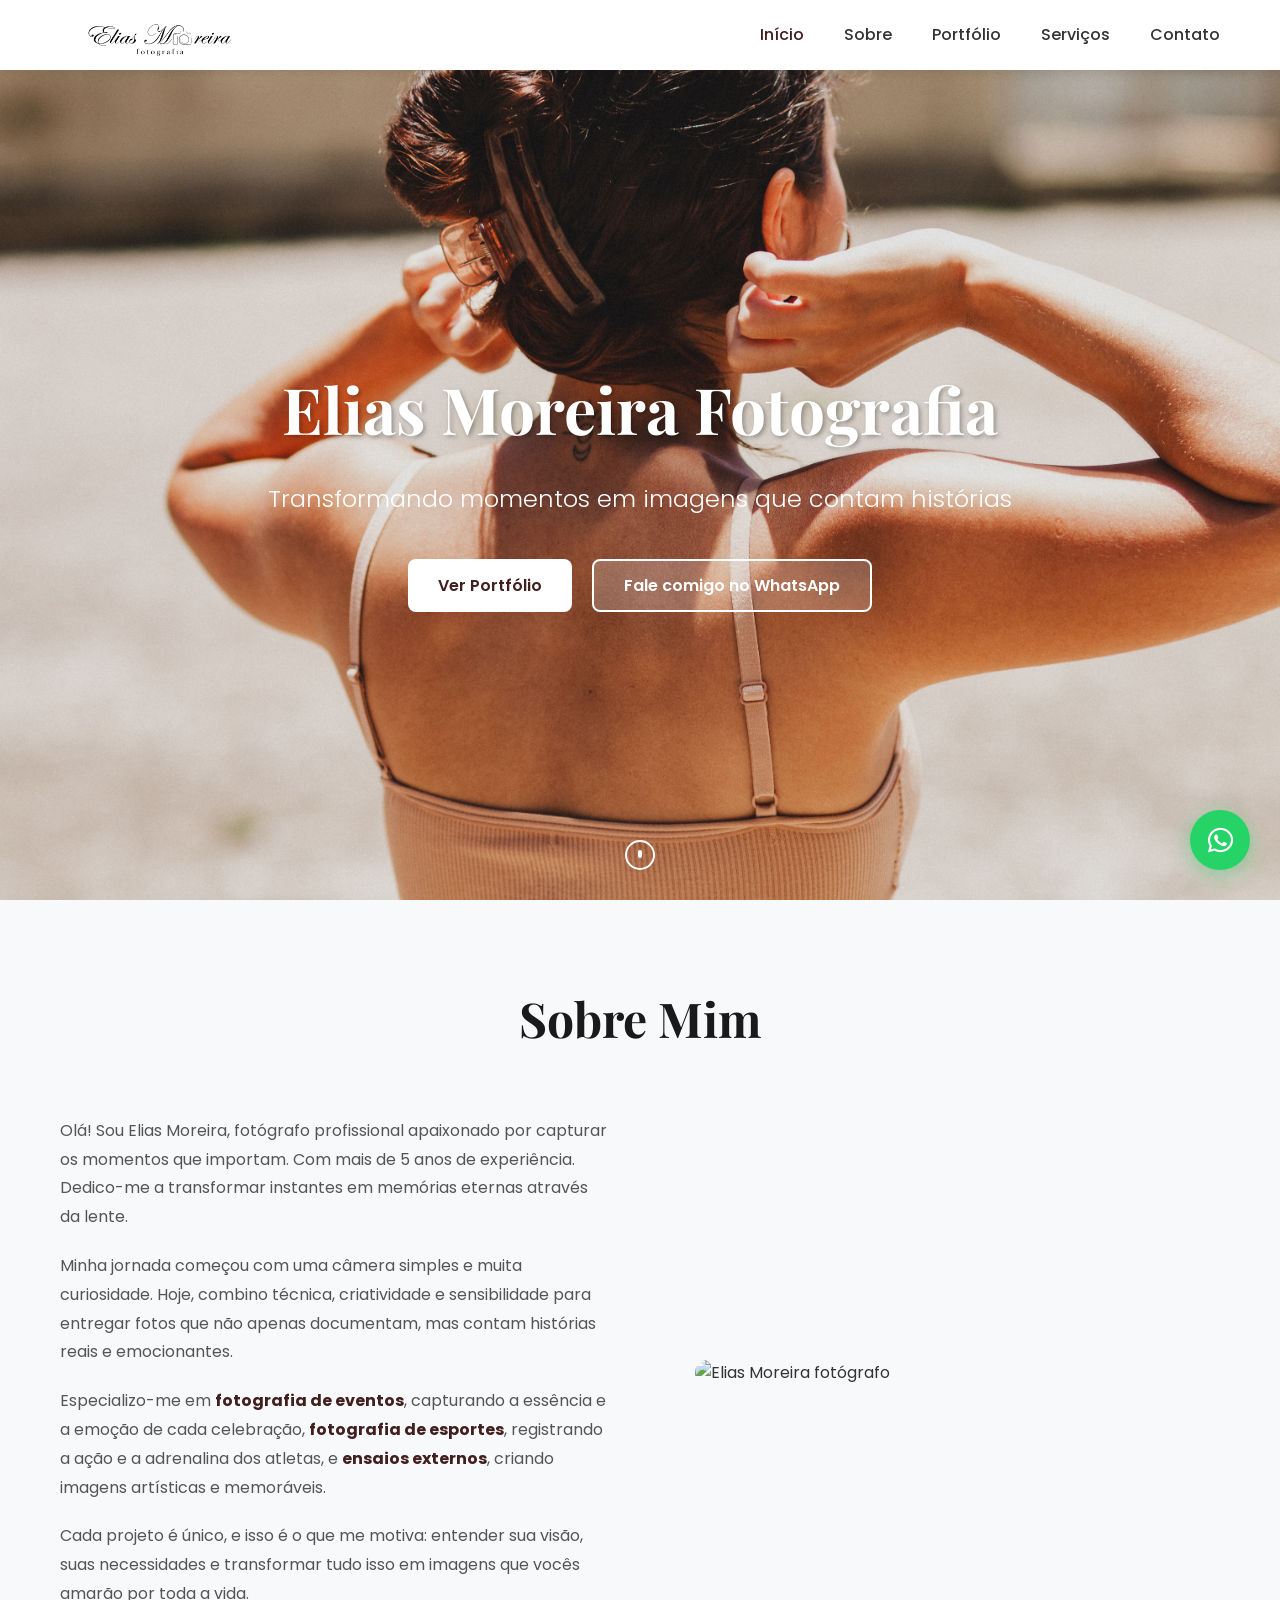
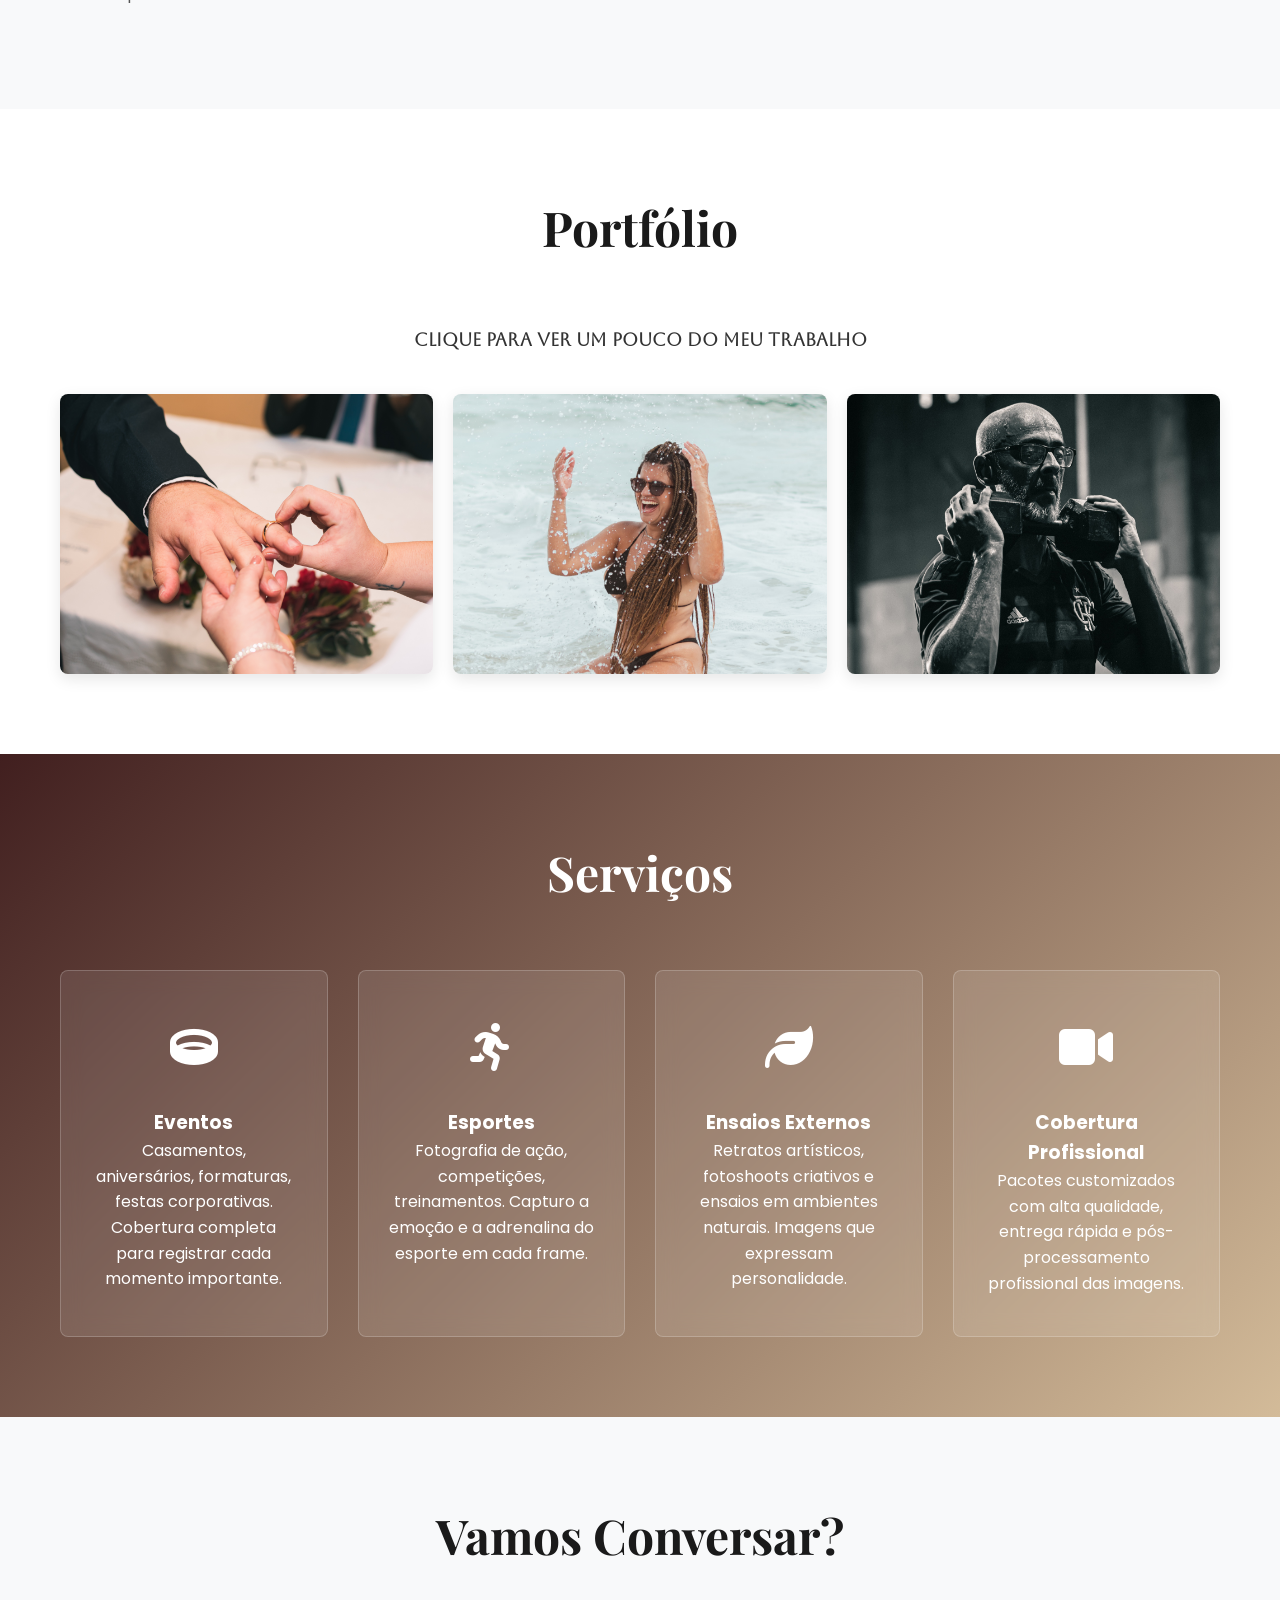
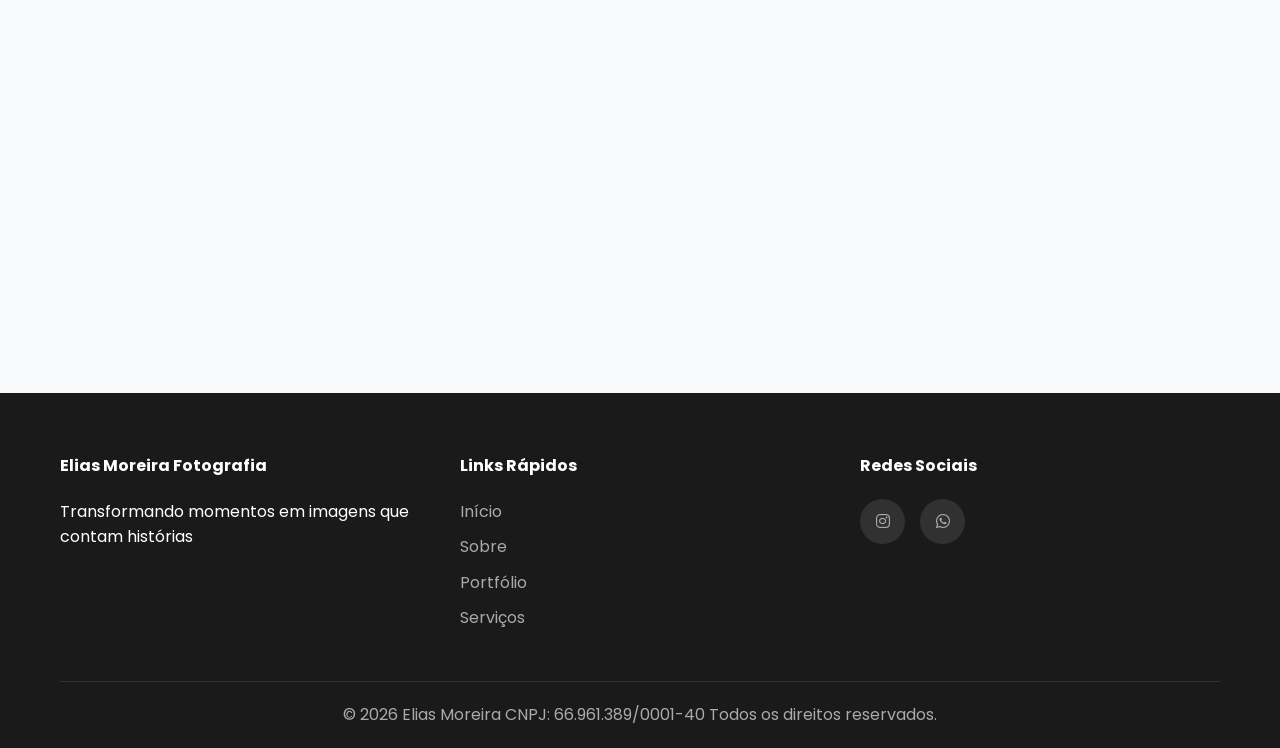
==== commit 83899407: "Add files via upload" ====
--- a/index.html
+++ b/index.html
@@ -5,7 +5,8 @@
         <meta name="viewport" content="width=device-width, initial-scale=1.0"> 
         <meta name="description" content="Elias Moreira Fotografia - Portfólio profissional de fotografia de eventos, esportes e ensaios"> 
         <meta name="keywords" content="fotógrafo, fotografia, eventos, esportes, ensaios, cobertura profissional"> 
-        <title>Elias Moreira Fotografia - Transformando Momentos em Histórias</title>         
+        <title>Elias Moreira Fotografia - Transformando Momentos em Histórias</title>
+        <link rel="icon" type="image/png" href="Imagens/favicon.png"> 
         <link href="https://fonts.googleapis.com/css2?family=Poppins:wght@300;400;500;600;700&family=Playfair+Display:wght@600;700&display=swap" rel="stylesheet"> 
         <link rel="stylesheet" href="https://cdnjs.cloudflare.com/ajax/libs/font-awesome/6.4.0/css/all.min.css"> 
         <link rel="stylesheet" href="style.css"> 
@@ -104,14 +105,14 @@
                 Portfólio </h2> 
                 <h1 class="portfolio-subtitle"> 
                 Clique para ver um pouco do meu trabalho </h1> 
-                <div class="portfolio-grid"> 
-                    <div class="portfolio-item" data-category="eventos"> 
-                        <img src="Imagens/Capa Evento Casamento.jpg" alt="Cobertura de Eventos"> 
-                        <div class="portfolio-overlay"> 
-                            <h3>Eventos</h3> 
-                            <p>Casamentos, aniversários, formaturas</p> 
-                        </div>                         
-                    </div>                     
+                <div class="portfolio-grid">
+                    <a href="eventos.html" class="portfolio-link"> <div class="portfolio-item" data-category="eventos">
+                            <img src="Imagens/Capa Evento Casamento.jpg" alt="Cobertura de Eventos">
+                            <div class="portfolio-overlay">
+                                <h3>Eventos</h3>
+                                <p>Casamentos, aniversários, formaturas</p>
+                            </div>
+                        </div></a> 
                     <div class="portfolio-item" data-category="ensaios"> 
                         <img src="Imagens/CapaEnsaios.jpg" alt="Ensaios"> 
                         <div class="portfolio-overlay"> 
--- a/style.css
+++ b/style.css
@@ -66,7 +66,7 @@
 }
 
 .logo-img {
-    width: 160px;
+    width: 200px;
     max-width: 100%;
     height: auto;
     margin-top: 10px;
@@ -429,6 +429,7 @@
     display: flex;
     align-items: center;
     gap: 20px;
+    color: #000000;
 }
 
 .info-item i {
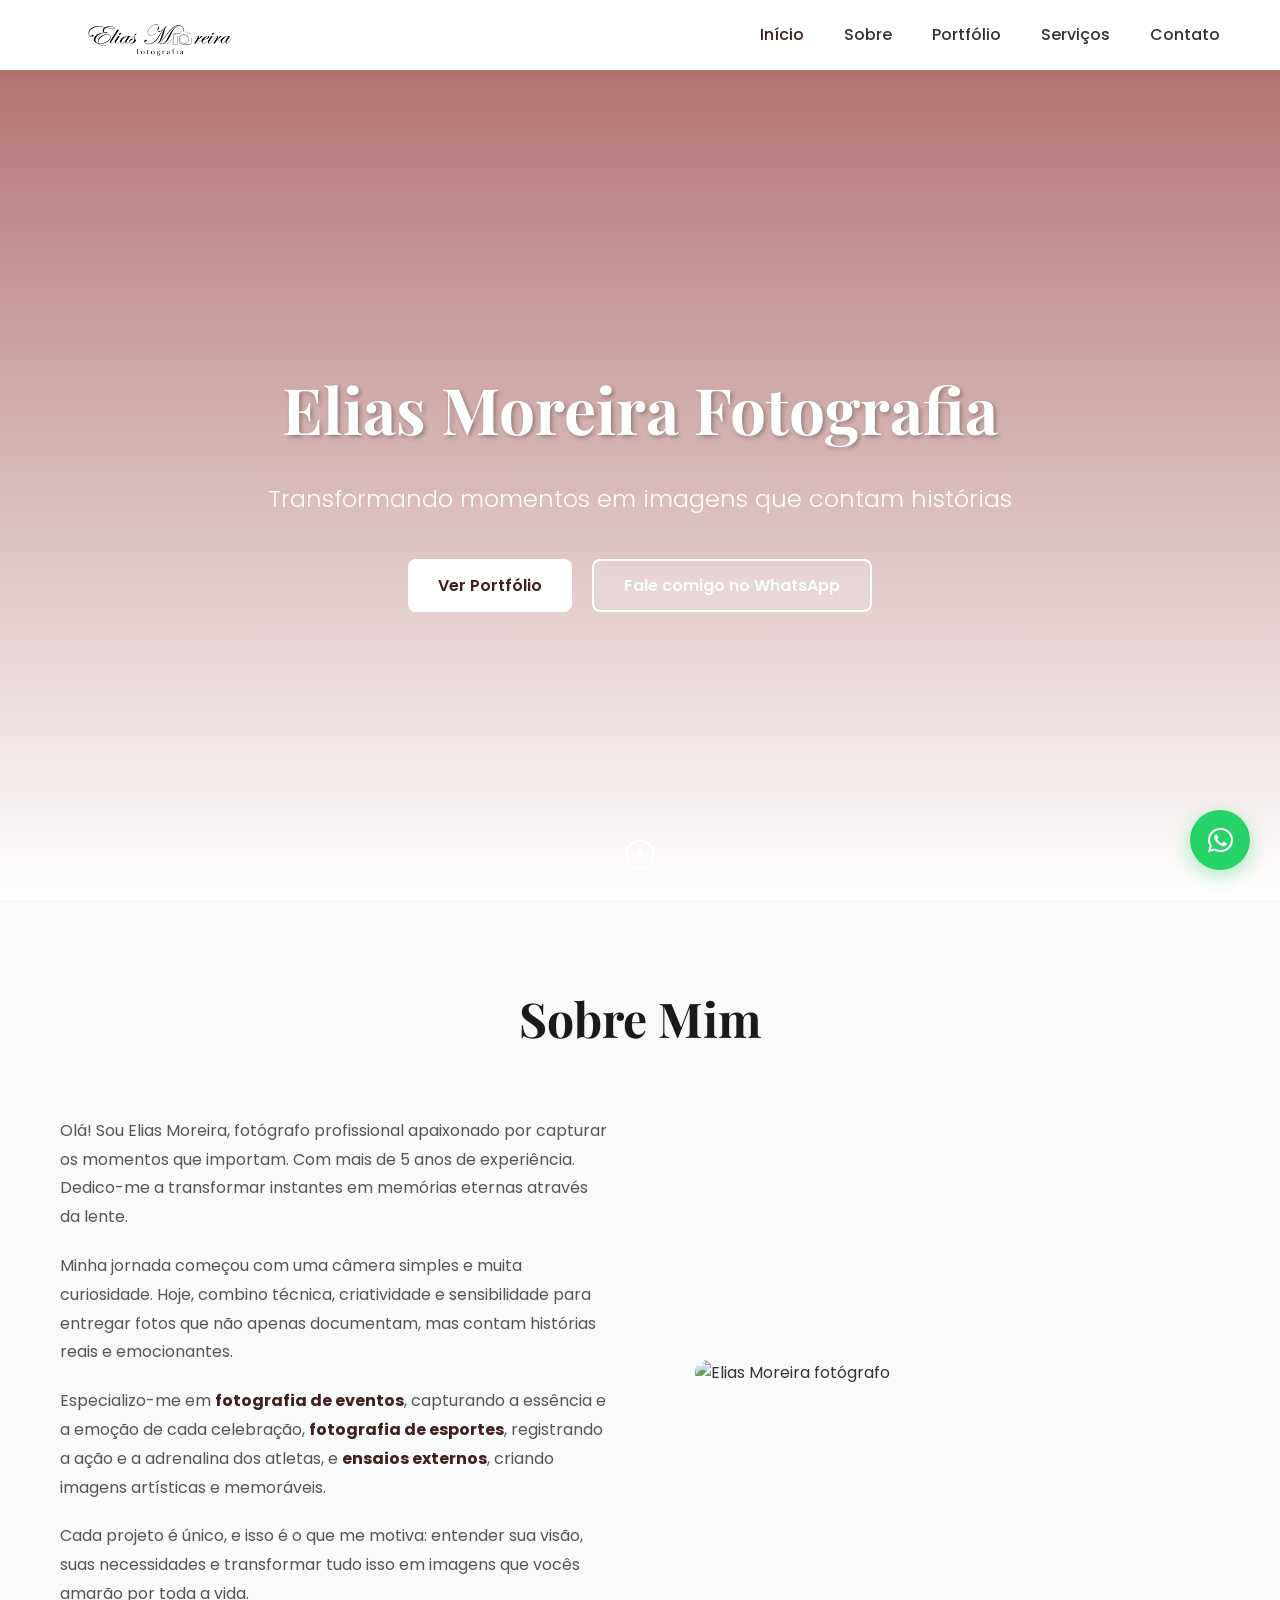
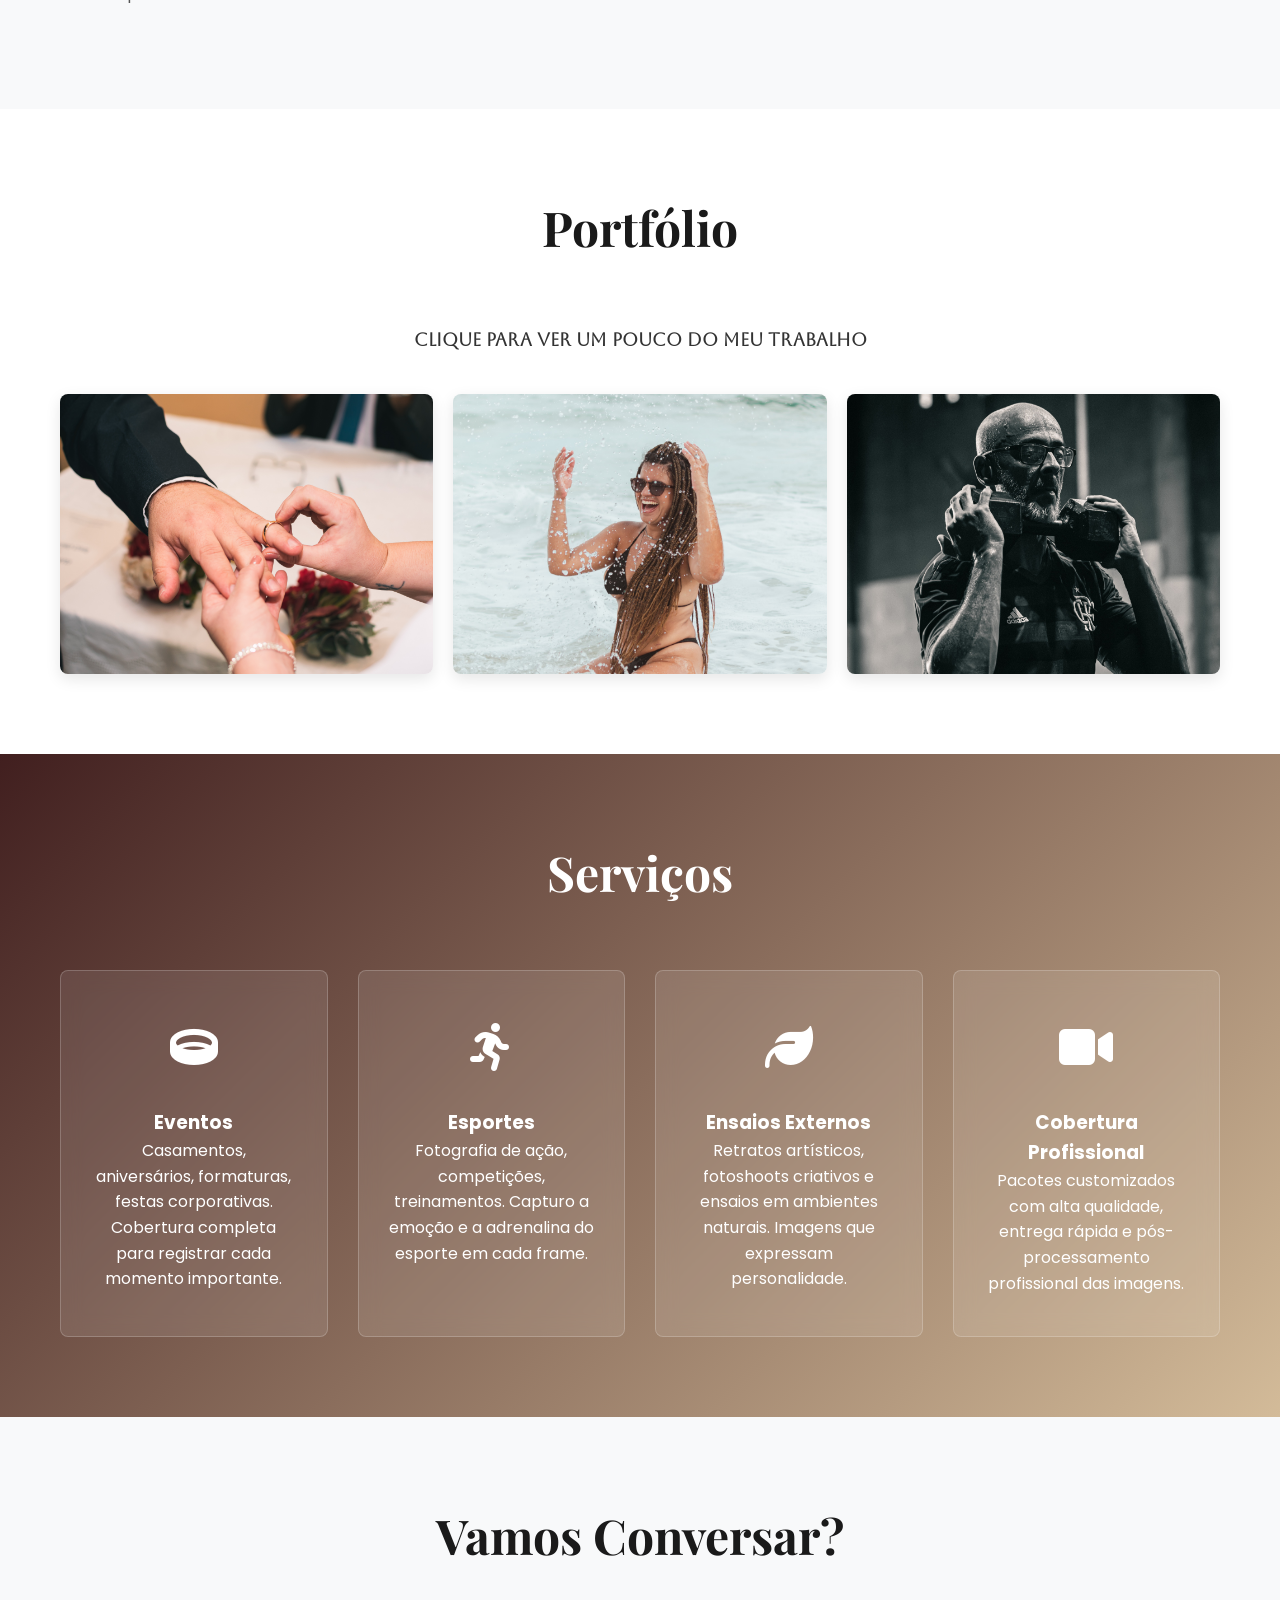
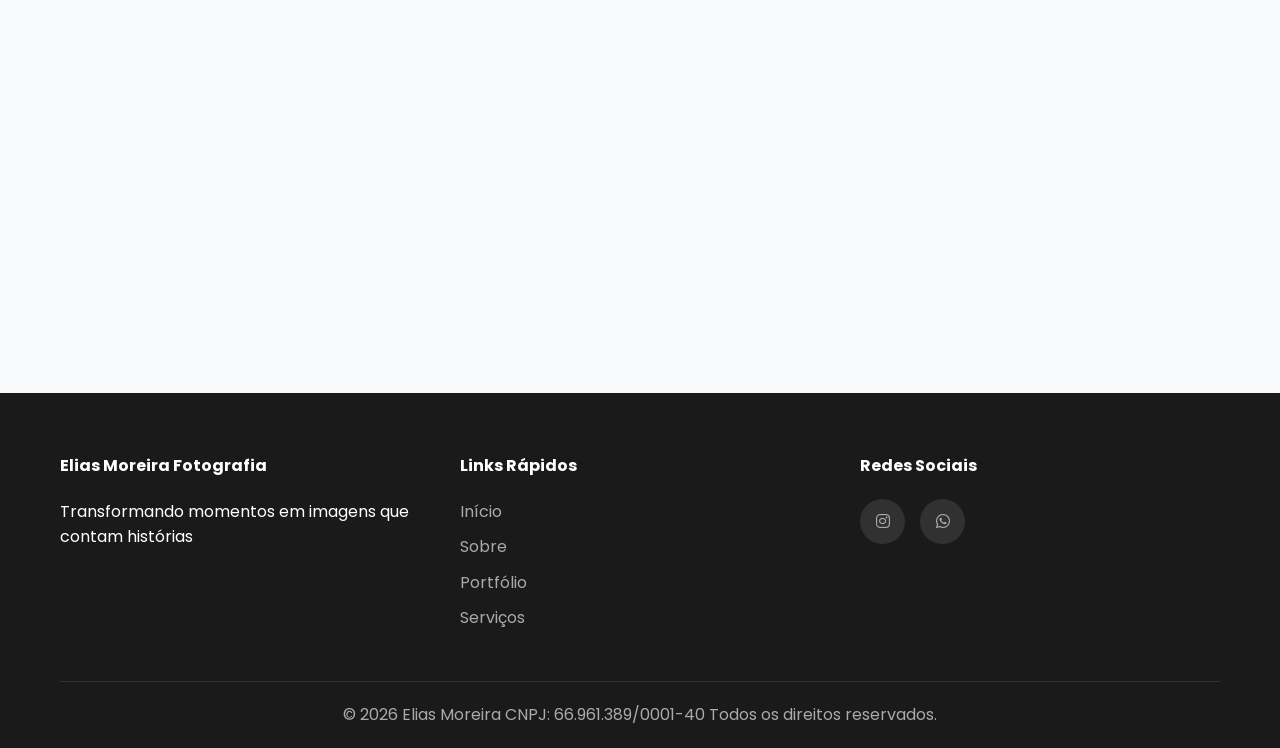
==== commit 618eeaa9: "Add files via upload" ====
--- a/index.html
+++ b/index.html
@@ -115,18 +115,18 @@
                         </div></a> 
                     <div class="portfolio-item" data-category="ensaios"> 
                         <img src="Imagens/CapaEnsaios.jpg" alt="Ensaios"> 
-                        <div class="portfolio-overlay"> 
-                            <h3>Ensaios</h3> 
-                            <p>Retratos artísticos e criativos</p> 
-                        </div>                         
-                    </div>                     
-                    <div class="portfolio-item" data-category="eventos"> 
-                        <img src="Imagens/CapaEsportes.jpg" alt="Fotografia Esportiva"> 
-                        <div class="portfolio-overlay"> 
-                            <h3>Esportes</h3> 
-                            <p>Ação, adrenalina e movimento</p> 
-                        </div>                         
-                    </div>                     
+                        <a href="ensaios.html"><div class="portfolio-overlay"> 
+                                <h3>Ensaios</h3> 
+                                <p>Retratos artísticos e criativos</p> 
+                            </div></a> 
+                    </div>                     
+                    <a href="https://eliasmoreira.com.br"><div class="portfolio-item" data-category="eventos"> 
+                            <img src="Imagens/CapaEsportes.jpg" alt="Fotografia Esportiva">
+                            <div class="portfolio-overlay">
+                                <h3>Esportes</h3> 
+                                <p>Ação, adrenalina e movimento</p> 
+                            </div>                             
+                        </div></a> 
                 </div>                 
             </div>             
         </section>         
@@ -255,4 +255,14 @@
         <a href="https://wa.me/5521966872325?text=Olá%20Elias!" class="whatsapp-float" target="_blank" rel="noopener noreferrer" title="Fale comigo no WhatsApp"> <i class="fab fa-whatsapp"></i> </a> 
         <script src="script.js"></script>         
     </body>
-</html>+</html>
+<div vw class="enabled">
+    <div vw-access-button class="active"></div>
+    <div vw-plugin-wrapper>
+        <div class="vw-plugin-top-wrapper"></div>
+    </div>
+</div>
+<script src="https://vlibras.gov.br/app/vlibras-plugin.js"></script>
+<script>
+    new window.VLibras.Widget('https://vlibras.gov.br/app');
+  </script>
--- a/style.css
+++ b/style.css
@@ -134,7 +134,7 @@
     overflow: hidden;
     text-align: center;
     color: #fff;
-    background-image: url('Imagens/BG.jpg');
+    background-image: url('Imagens/BG1.jpg');
     background-size: cover;
     background-position: center;
     background-repeat: no-repeat;
@@ -144,6 +144,7 @@
 .hero-background {
     position: absolute;
     inset: 0;
+    background-image: linear-gradient(to top, rgba(0, 0, 0, 0) 0%, rgba(119, 8, 8, 0.56) 100%);
 }
 
 .hero-background::before {
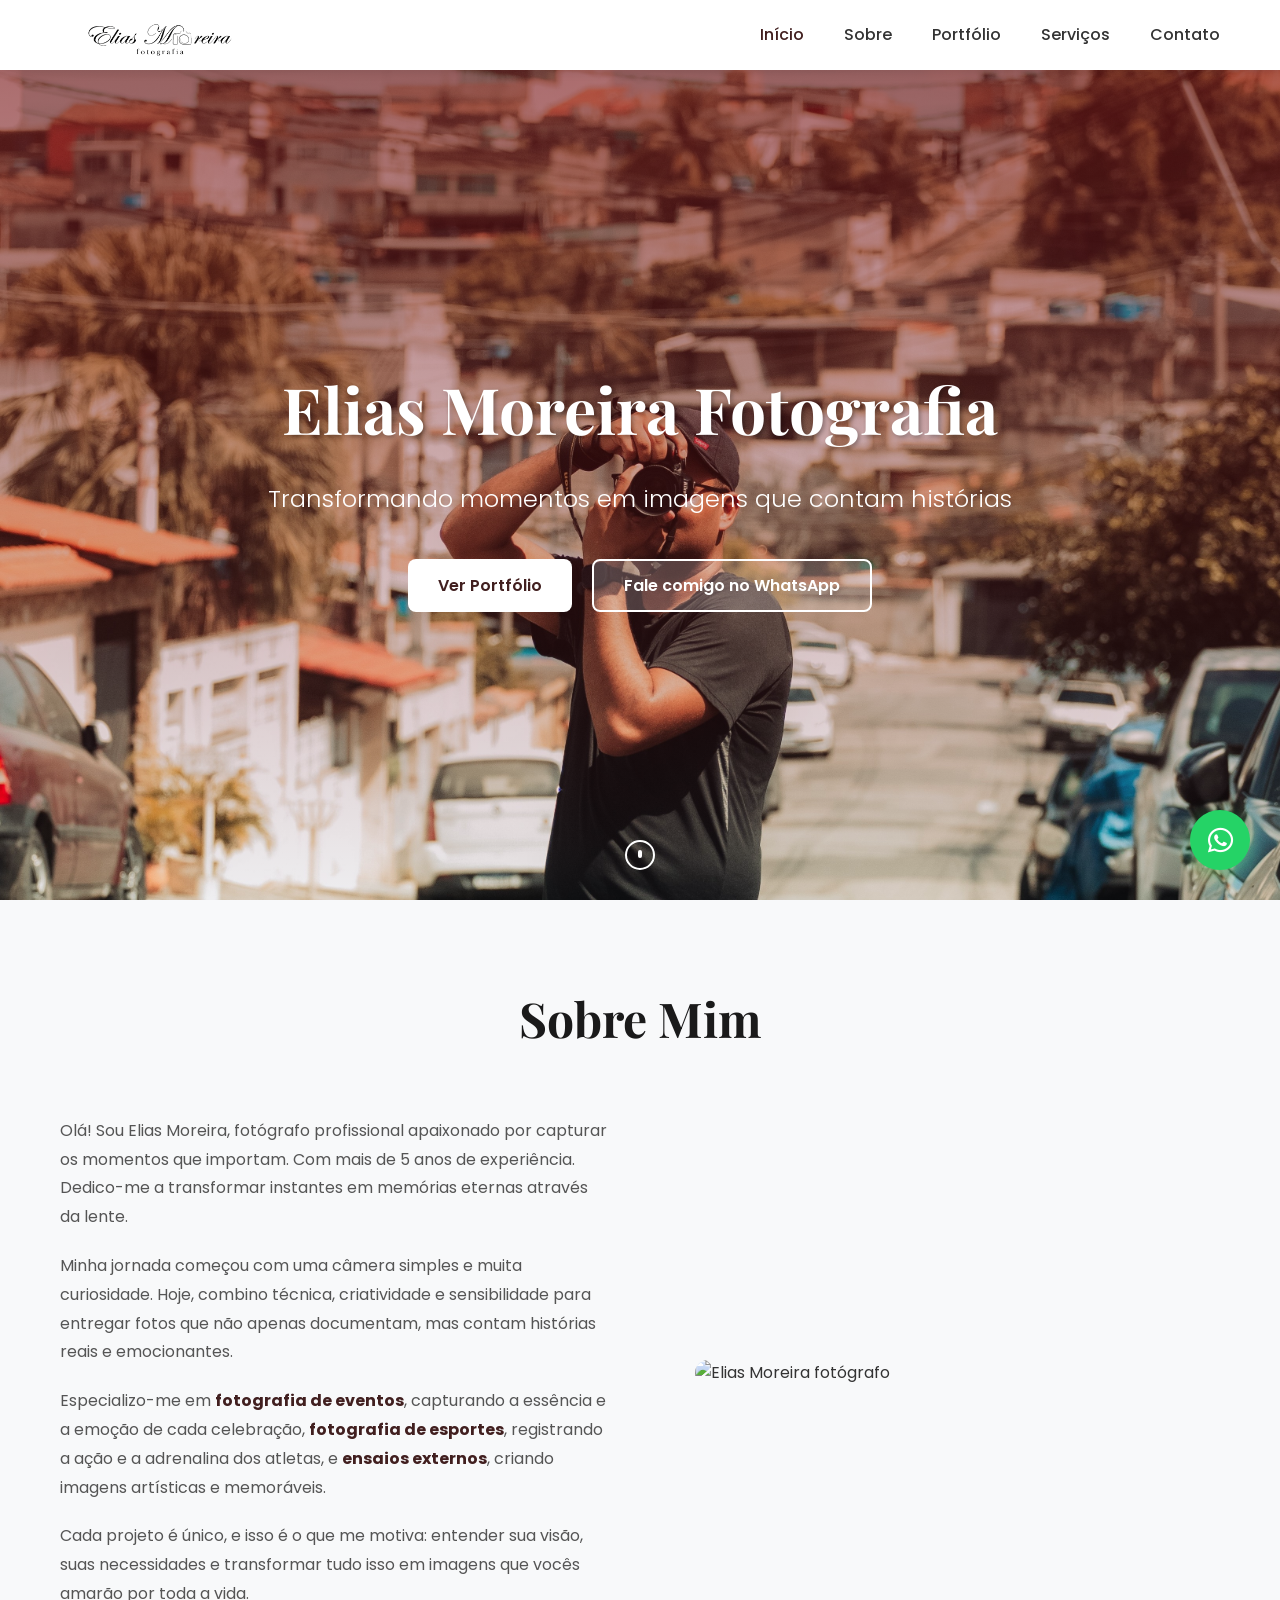
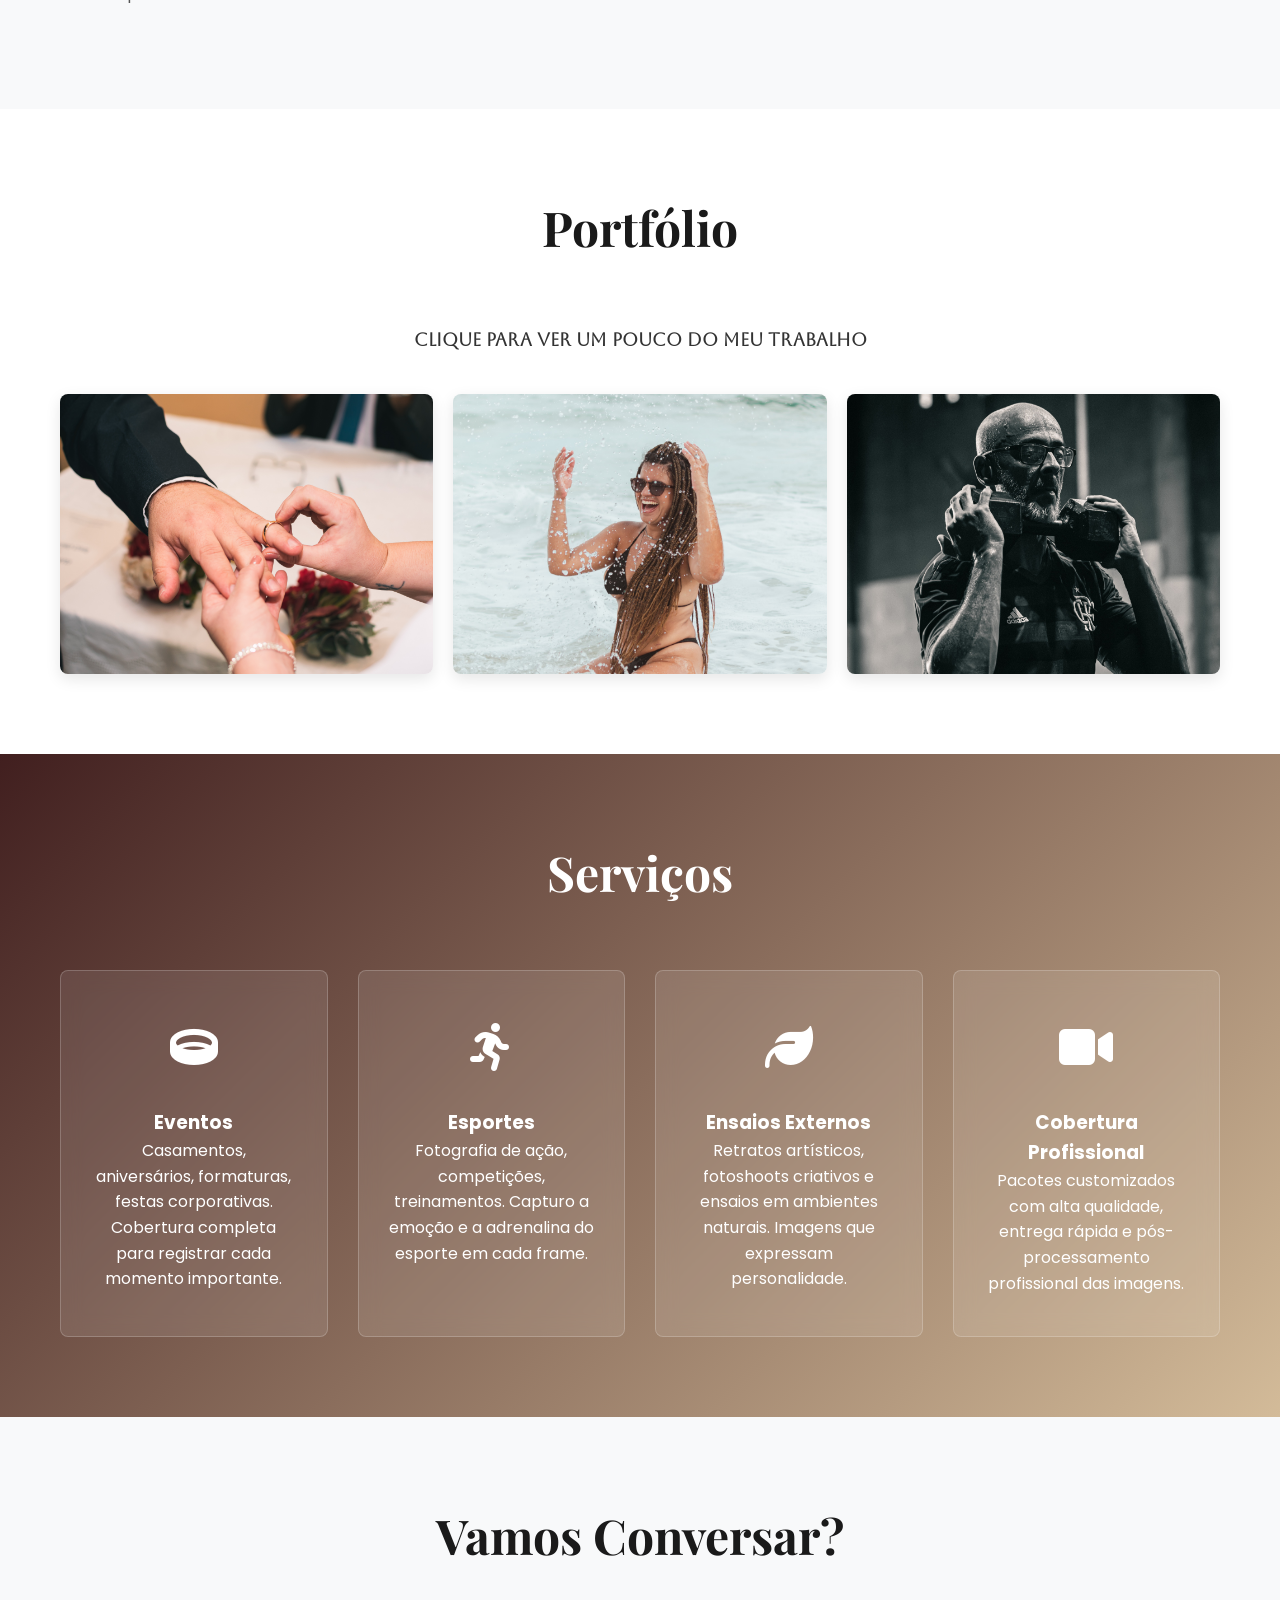
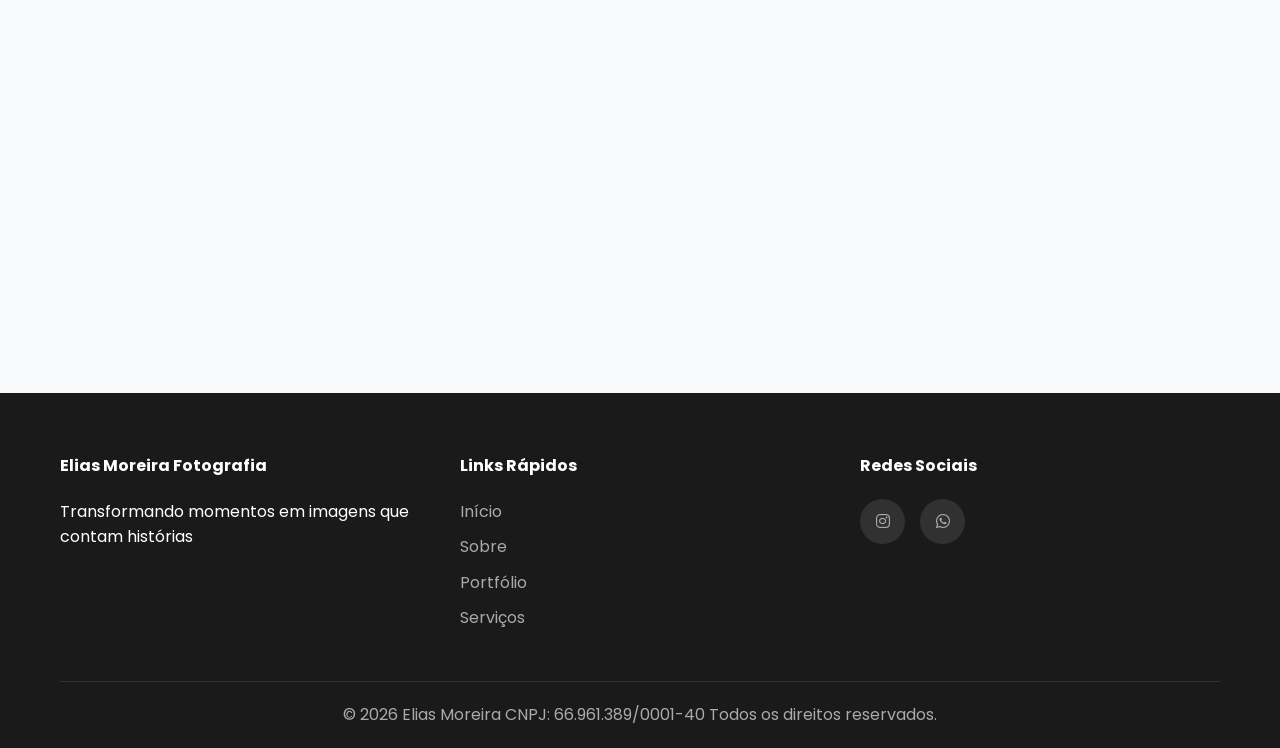
==== commit 9d9e77bd: "Update Instagram link in footer section" ====
--- a/index.html
+++ b/index.html
@@ -239,7 +239,7 @@
                     <div class="footer-section"> 
                         <h4>Redes Sociais</h4> 
                         <div class="social-links"> 
-                            <a href="https://instagram.com/eliasmoreirafotografo" target="_blank" rel="noopener noreferrer" class="social-link"> <i class="fab fa-instagram"></i> </a> 
+                            <a href="https://instagram.com/eliasmoreirafotografia" target="_blank" rel="noopener noreferrer" class="social-link"> <i class="fab fa-instagram"></i> </a> 
                             <a href="https://wa.me/5521966872325" target="_blank" rel="noopener noreferrer" class="social-link"> <i class="fab fa-whatsapp"></i> </a> 
                         </div>                         
                     </div>                     
